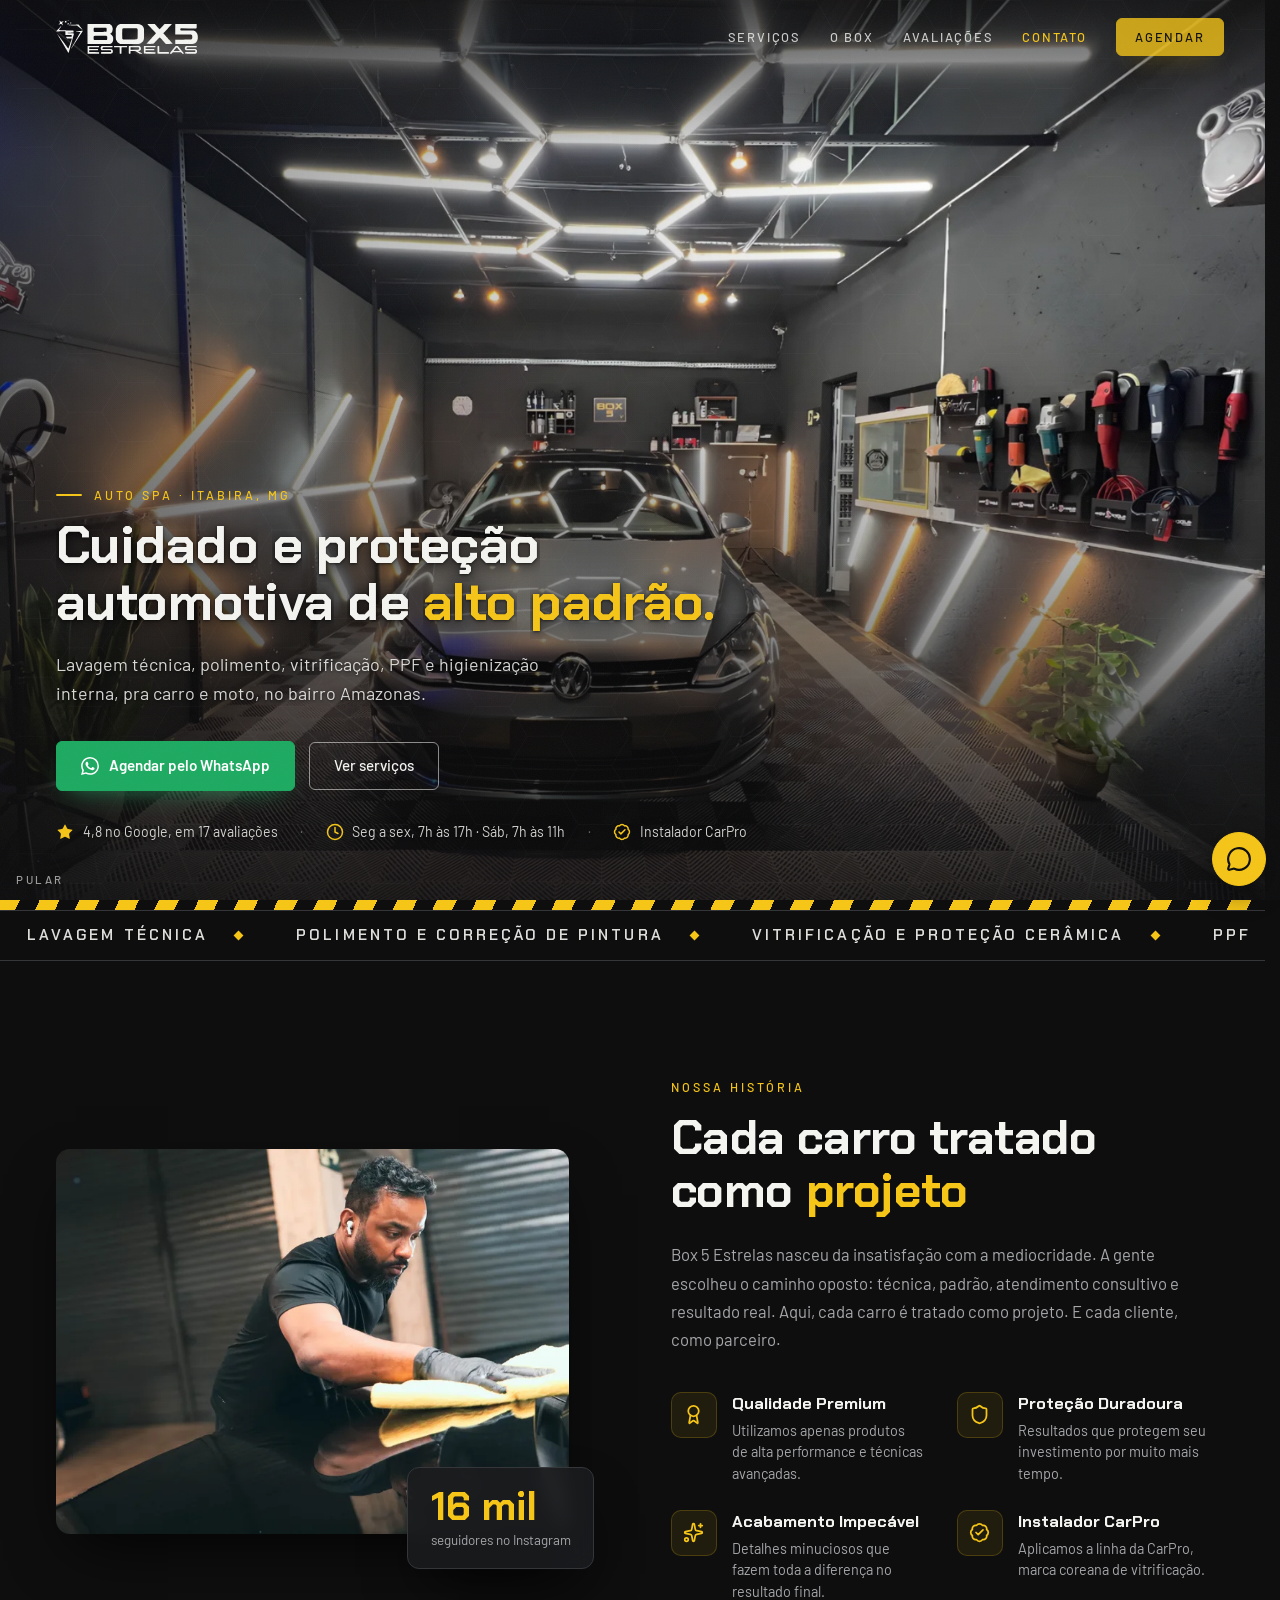
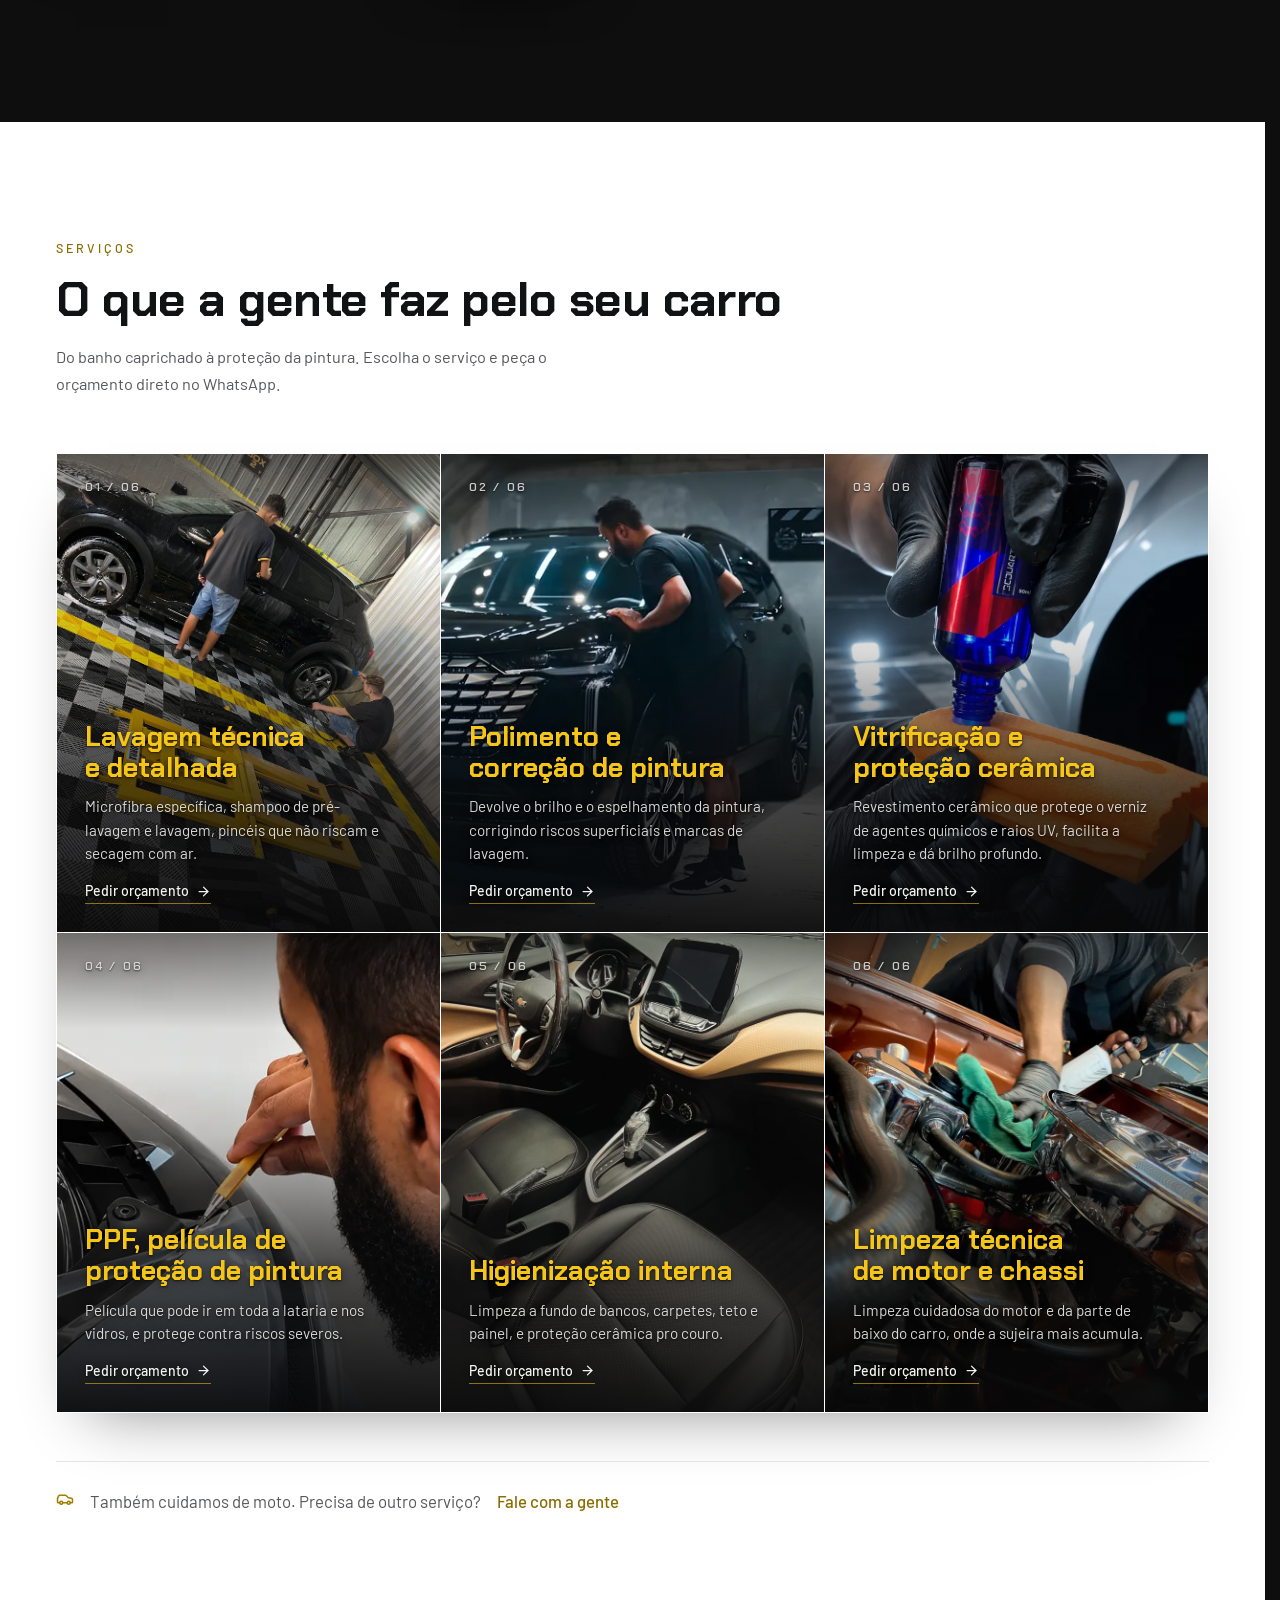
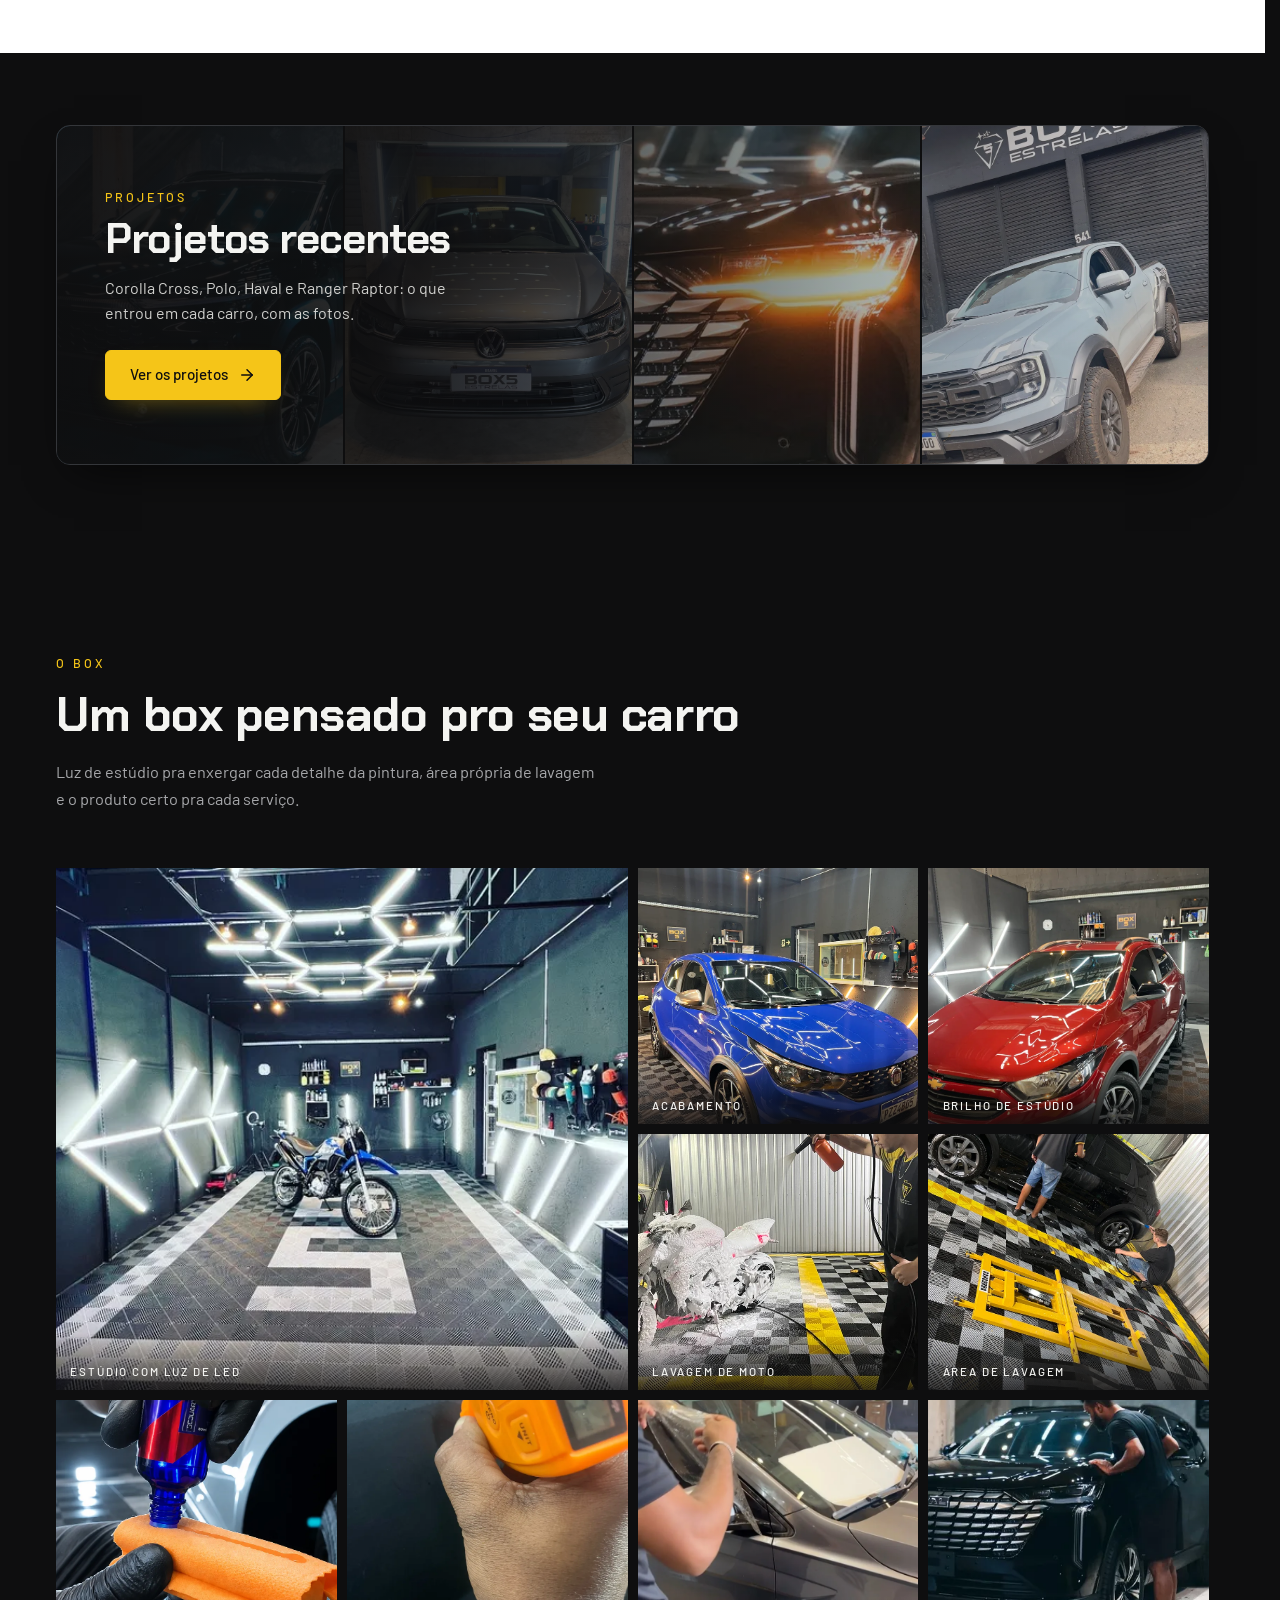
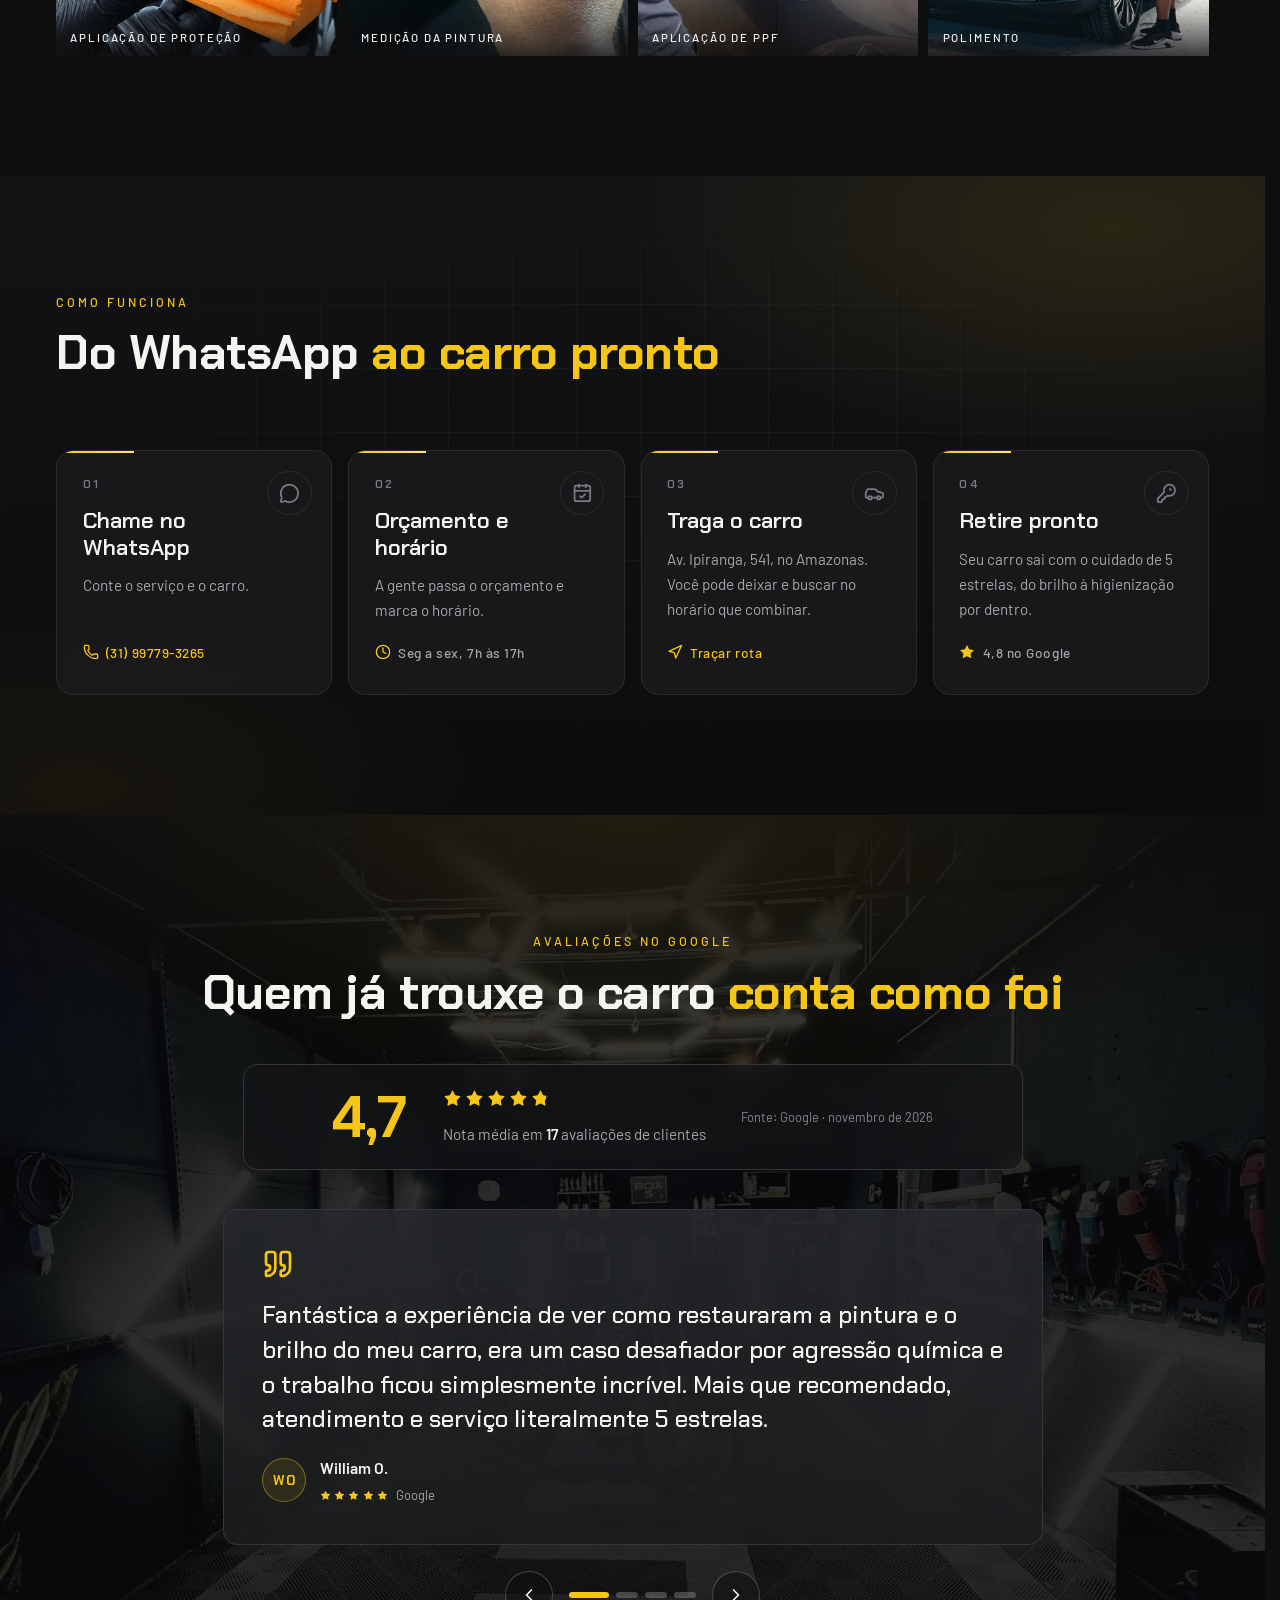
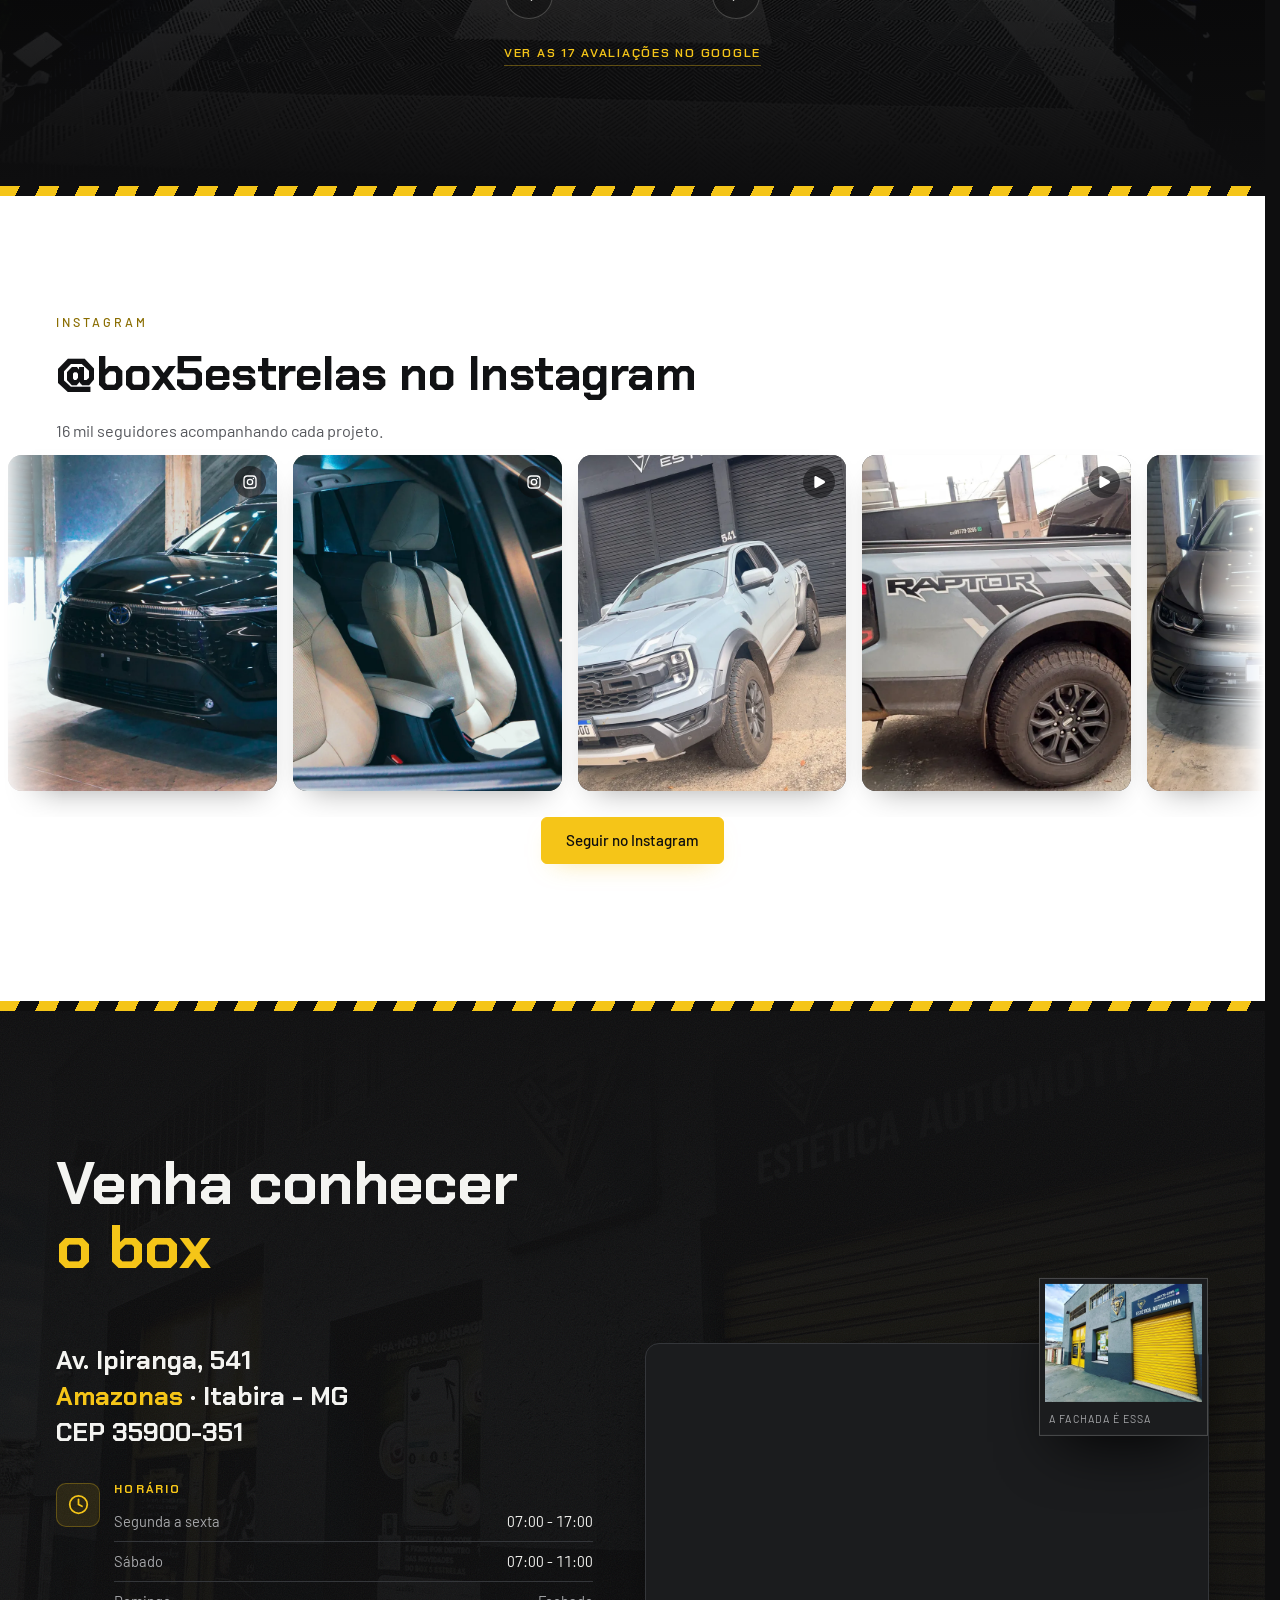
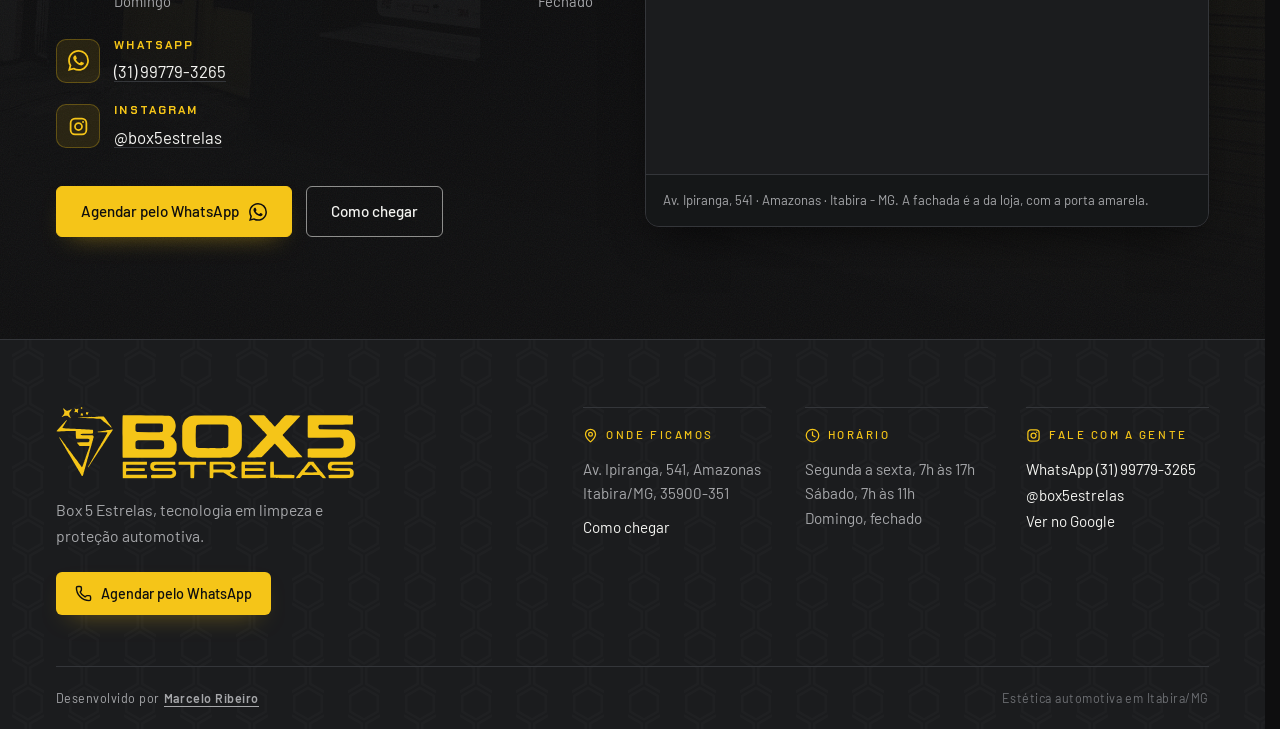
==== index.html @ 42db4d70 "Box 5 Estrelas: primeira versao do site Co-Authored-By: Claude Opus 5.5 <noreply@anthropic.com>" ====
<!doctype html>
<html lang="pt-BR">
<head>
<meta charset="utf-8">
<meta name="viewport" content="width=device-width, initial-scale=1">
<script>/* Síncrono de propósito: a classe js e a decisão da abertura existem antes
   da primeira pintura. A abertura roda uma vez por sessão e nunca com "reduzir
   movimento". Se o script do fim não rodar, a página se libera sozinha em 3,5 s. */
(function(d){
  d.classList.add('js');
  var reduz = false;
  try{ reduz = matchMedia('(prefers-reduced-motion: reduce)').matches; }catch(e){}
  if(!location.hash && !reduz){
    d.classList.add('hero-entra');
    try{ if(!sessionStorage.getItem('intro-box5')) d.classList.add('com-intro'); }catch(e){}
  }
  setTimeout(function(){ d.classList.add('intro-fim'); }, 3500);
})(document.documentElement);</script>
<title>Box 5 Estrelas | Estética automotiva em Itabira, MG</title>
<meta name="description" content="Lavagem técnica, polimento, vitrificação, PPF e higienização interna em Itabira. Av. Ipiranga, 541, Amazonas. Agende pelo WhatsApp.">
<link rel="canonical" href="https://marcel0gs.github.io/box-5-estrelas/">
<link rel="icon" type="image/png" sizes="32x32" href="assets/img/favicon-32.png">
<link rel="icon" type="image/png" sizes="192x192" href="assets/img/favicon-192.png">
<link rel="apple-touch-icon" href="assets/img/apple-touch-icon.png">
<meta property="og:type" content="website">
<meta property="og:url" content="https://marcel0gs.github.io/box-5-estrelas/">
<meta property="og:title" content="Box 5 Estrelas | Estética automotiva em Itabira, MG">
<meta property="og:description" content="Lavagem técnica, polimento, vitrificação, PPF e higienização interna em Itabira. Av. Ipiranga, 541, Amazonas. Agende pelo WhatsApp.">
<meta property="og:image" content="https://marcel0gs.github.io/box-5-estrelas/assets/img/golf-1600.webp">
<meta property="og:locale" content="pt_BR">
<link rel="preconnect" href="https://fonts.googleapis.com">
<link rel="preconnect" href="https://fonts.gstatic.com" crossorigin>
<link href="https://fonts.googleapis.com/css2?family=Barlow:wght@400;500&family=Chakra+Petch:wght@600;700&display=swap" rel="stylesheet">
<link rel="preload" as="image" href="assets/img/golf-800.webp" imagesrcset="assets/img/golf-800.webp 800w, assets/img/golf-1600.webp 1600w, assets/img/golf-2400.webp 2400w" imagesizes="100vw" fetchpriority="high">
<script type="application/ld+json">
{"@context":"https://schema.org","@type":"AutoWash","name":"Box 5 Estrelas Estética Automotiva","description":"Lavagem técnica, polimento, vitrificação, PPF e higienização interna para carro e moto em Itabira, MG.","url":"https://marcel0gs.github.io/box-5-estrelas/","image":"https://marcel0gs.github.io/box-5-estrelas/assets/img/estudio-1600.webp","telephone":"+55-31-99779-3265","address":{"@type":"PostalAddress","streetAddress":"Av. Ipiranga, 541, Amazonas","addressLocality":"Itabira","addressRegion":"MG","postalCode":"35900-351","addressCountry":"BR"},"geo":{"@type":"GeoCoordinates","latitude":-19.6376733,"longitude":-43.2303178},"openingHoursSpecification":[{"@type":"OpeningHoursSpecification","dayOfWeek":["Monday","Tuesday","Wednesday","Thursday","Friday"],"opens":"07:00","closes":"17:00"},{"@type":"OpeningHoursSpecification","dayOfWeek":"Saturday","opens":"07:00","closes":"11:00"}]}
</script>
<link rel="stylesheet" href="assets/css/site.css?v=7">
</head>
<body>
<!-- barra de progresso da rolagem -->
<div class="progresso" id="progresso" aria-hidden="true"></div>
<!-- granulado: tira o aspecto plástico do fundo escuro -->
<div class="ruido" aria-hidden="true"></div>
<!-- logo da marca, vetorizado de logo/logo-box5.svg; cor por color (path em currentColor) -->
<svg style="display:none" aria-hidden="true"><symbol id="logo" viewBox="67 703 1714 410" fill="currentColor"><path fill-rule="evenodd" d="M208.6 707.5C207.8 710.7,208.3 711.6,212.2 713.6C215.9 715.5,217 714.5,217 708.8C217 705.1,216.9 705,213.1 705C209.8 705,209.1 705.4,208.6 707.5M107 711.2C107 712.5,107.7 714.4,108.5 715.4C109.3 716.5,110 718.1,110 719.1C110 720,110.8 721.8,111.9 723.1C115.6 728,115.4 740.5,111.4 744.7C110.3 745.8,108.5 748,107.3 749.6C106.1 751.2,103.8 753.9,102.1 755.5C100.4 757.2,99 758.8,99 759.3C99 760.6,104.1 760,104.6 758.6C104.9 757.8,106.8 756.9,108.8 756.5C110.8 756.1,113.3 755.1,114.3 754.2C115.6 753,118.2 752.6,124.5 752.6C132.2 752.5,133.1 752.7,134.5 754.8C135.4 756,136.5 757,137 757C137.4 757,140.2 759.2,143.1 762C146.1 764.7,149 766.8,149.5 766.6C151.4 766.1,151.2 763,149.1 760.4C147.9 758.9,147 757,147 756.1C147 755.2,146.1 753.2,145 751.5C142.2 747.2,142.2 736.1,145 733.5C146.1 732.5,147 731.1,147 730.4C147 729.7,147.6 728.7,148.3 728.3C150.3 727.2,156 719,156 717.4C156 715.4,152.6 715.7,150.6 717.9C149.6 718.9,147.4 720.1,145.5 720.4C143.7 720.8,142 721.5,141.8 722.1C141.3 723.6,133.2 725,128.8 724.3C126.8 724,124.3 722.9,123.4 721.9C122.5 720.8,121.1 720,120.3 720C119.6 720,119 719.6,119 719.1C119 718.7,116.3 716.2,113 713.6C107.4 709.2,107 709,107 711.2M173 712.7C173 713.7,173.7 715.4,174.5 716.4C176.6 719.2,176.4 723.3,174 726.3C172.9 727.7,172 729.8,172 730.9C172 732.8,172.4 733,176.3 732.4C178.6 732,180.7 731.7,181 731.8C184.8 731.8,186.3 732.3,187.7 734C188.7 735.1,190.3 736,191.3 736C193 736,193.1 735.5,192.4 731.8C191.1 724.2,192.5 716,195 716C196.3 716,196.3 713.3,194.9 712.5C194.4 712.1,193 712.6,192 713.5C189 716.2,182.3 716.7,179.7 714.3C176.4 711.2,173 710.4,173 712.7M238.4 733.2C238.1 733.7,238.1 735.2,238.4 736.5C238.8 737.9,238.5 739.9,237.8 741C236 743.8,237.5 744.8,244 745.2L249.5 745.5 249.8 741.5C250 739.3,250.9 736.7,251.7 735.8C253 734.3,253 734,251.9 733.6C249 732.6,238.9 732.4,238.4 733.2M209.7 738.7C209.3 739,209 741.3,209 743.6C209 746.2,208.4 748.5,207.4 749.5C205.2 751.6,205.4 751.7,213.5 752.1L220.5 752.5 220.5 746.5L220.5 740.5 216.7 740.8C214.1 741,212.8 740.6,212.4 739.5C211.7 737.9,210.8 737.6,209.7 738.7M448.4 752.1C447.2 753.4,447 770.8,447 871.4C447 950.6,447.3 989.8,448 991.1C449.1 993,451.6 993,579.5 993C709.8 993,723.3 992.7,727 989.5C727.8 988.8,729.7 987.9,731.1 987.4C737.3 985.3,750.4 969.5,751.7 962.6C752 960.9,753.2 958,754.3 956.2C756.1 953.2,756.3 951,756.3 931.9C756.4 912.4,756.2 910.8,754.3 908.2C753.2 906.7,752 903.9,751.6 901.9C751.3 899.8,750.3 897.6,749.5 897C748.6 896.3,747.3 894.2,746.4 892.4C744.3 888,734.3 878.1,730.3 876.4C728.5 875.6,727 874.6,727 874.1C727 873.6,725.7 872.7,724 872.2C722.4 871.6,721 870.7,721 870.3C721 869.5,727.5 864,728.5 864C730.7 864,742.1 849.5,743.5 844.9C743.9 843.6,744.9 841.6,745.6 840.5C746.4 839.4,747 837.2,747 835.5C747 833.9,747.9 829.6,749 826.2C750.3 822.1,751 817,751 812C751 807,750.3 801.9,749 797.8C747.9 794.4,747 790.5,747 789.4C747 784,738.7 770.2,732.1 764.4C730.3 762.8,727.8 760.6,726.6 759.4C725.5 758.2,723.4 756.9,722 756.5C720.6 756.1,718.8 755.2,718 754.5C717.2 753.8,715.2 752.9,713.5 752.4C711.9 752,651.9 751.4,580.2 751.1C462.3 750.6,449.7 750.7,448.4 752.1M1172.7 750.8C1169.8 751.4,1170.8 755,1175.3 759.5C1184.7 769.1,1195 780.1,1205 791C1210.8 797.3,1217.6 804.5,1220.3 807.1C1222.9 809.7,1225 812.3,1225 812.9C1225 813.5,1225.7 814,1226.5 814C1227.4 814,1228.4 814.8,1228.7 815.7C1229.1 816.6,1230.7 818.5,1232.3 819.9C1235.4 822.7,1237.5 824.9,1244.4 832.5C1246.9 835.3,1249 837.8,1249 838.1C1249 838.4,1251 840.1,1253.5 842C1256 843.9,1258 845.7,1258 846.1C1258 846.5,1261.1 850.2,1265 854.2C1268.8 858.2,1272 862,1272 862.5C1272 864,1264.6 873,1253.9 884.5C1250.8 887.8,1245.9 893.2,1242.9 896.4C1239.9 899.7,1234.6 905.4,1231 909.1C1227.4 912.8,1222 918.6,1219 922.1C1216 925.5,1210.5 931.5,1206.8 935.4C1203 939.3,1200 943.1,1200 943.8C1200 944.5,1198.9 945.6,1197.5 946.2C1196.1 946.8,1195 947.7,1195 948.1C1195 948.5,1192.4 951.6,1189.3 954.8C1184.4 959.8,1177.3 967.5,1164.5 981.3C1160.6 985.6,1158.8 988.8,1159.5 990C1159.9 990.7,1173.3 991,1199.6 991C1243.2 991,1242.3 991.1,1247 984.6C1248.4 982.6,1250.3 980.8,1251.3 980.5C1252.2 980.1,1253 979.5,1253 979C1253 978.5,1255.8 975.3,1259.3 971.7C1262.7 968.2,1267.9 962.7,1270.8 959.6C1273.7 956.5,1276.5 954,1277 954C1277.6 954,1278 953.4,1278 952.6C1278 951.8,1278.9 950.8,1280 950.5C1281.1 950.2,1282 949.2,1282 948.3C1282 947.5,1282.9 946.6,1284 946.3C1285.1 946,1286 945.3,1286 944.6C1286 944,1289.4 940.1,1293.6 936C1297.8 931.9,1303.5 925.8,1306.3 922.5C1311.2 916.7,1315.5 913,1317.5 913C1318.6 913,1322.3 916.5,1326.6 921.5C1330.2 925.6,1345.8 942.3,1355.7 952.6C1360.3 957.3,1364.3 961.7,1364.7 962.4C1365.8 964.2,1383.6 983.5,1388 987.7L1391.5 991 1432.6 991C1455.2 991,1473.9 990.7,1474.3 990.4C1475 989.7,1471 984,1466.5 979.4C1460.5 973.3,1451.5 962.8,1450.6 960.9C1450.1 959.9,1449.1 959,1448.3 959C1447.6 959,1447 958.6,1447 958.2C1447 957.7,1444.2 954.3,1440.8 950.7C1433.6 943.1,1420.3 928.8,1416.9 924.9C1415.6 923.4,1411.8 919.2,1408.5 915.5C1405.2 911.7,1400.4 906.4,1397.8 903.6C1395.1 900.9,1393 898.3,1393 897.9C1393 897.5,1392.1 896.8,1391 896.5C1389.9 896.2,1389 895.4,1389 894.8C1389 894.2,1387.5 892.3,1385.7 890.6C1383.9 888.9,1378.9 883.5,1374.5 878.5C1370.2 873.6,1366.2 869.4,1365.8 869.2C1365.4 869,1364.3 867.3,1363.4 865.5C1361.6 861.6,1360.7 862.9,1373 850.1C1377.7 845.3,1386.7 835.7,1393 829C1399.3 822.2,1407.2 813.9,1410.5 810.6C1413.8 807.2,1418.2 802.5,1420.3 800C1424.3 795.4,1440 778.6,1454.8 763.2C1459.3 758.5,1462.9 753.9,1462.8 753C1462.5 751.7,1457.3 751.4,1422 751C1399.7 750.7,1380.2 750.8,1378.5 751.2C1375.7 751.9,1372.3 754.8,1366.5 761.4C1365.1 763,1364 764.7,1364 765.1C1364 765.6,1363.3 766,1362.5 766C1361.7 766,1361 766.4,1361 766.9C1361 767.4,1359.2 769.8,1356.9 772.2C1354.6 774.6,1350.5 779.2,1347.8 782.5C1345 785.8,1339.3 792.1,1335.1 796.6C1330.9 801,1325.5 807,1323 809.8C1320.5 812.7,1318 815,1317.3 815C1315.9 815,1311.4 810.6,1304 802C1301 798.5,1295.8 792.8,1292.5 789.4C1289.2 785.9,1284.7 780.9,1282.5 778.3C1276.2 770.8,1268.7 762.6,1266.8 761.2C1265.8 760.5,1265 759.5,1265 759C1265 757.6,1259.1 752.2,1257 751.5C1255.2 750.9,1175.5 750.3,1172.7 750.8M1508.7 751.6L1505.5 752.7 1505.2 814.2C1505 875,1505 875.7,1507 877.5C1509 879.3,1512.1 879.3,1598.4 878.2L1687.7 877.1 1694.1 879.3C1700.3 881.4,1707 886.5,1707 889.2C1707 889.8,1707.8 891.2,1708.7 892.3C1710.2 893.9,1710.5 896.3,1710.5 908.3C1710.5 921.8,1710.3 922.8,1707.8 927.7C1704.5 934,1701.4 936.4,1694.5 938.5C1689.9 939.8,1677.6 940,1599.8 940C1530.4 940,1509.8 940.3,1507.7 941.3L1505 942.5 1505 966.7L1505 990.8 1508.2 991.9C1510.4 992.7,1540.3 993,1610.4 992.9C1702.9 992.8,1723.7 992.3,1726.4 990.1C1727 989.6,1729.5 988.6,1732 987.9C1734.5 987.2,1737.6 985.8,1738.9 984.8C1740.2 983.8,1741.6 983,1742.1 983C1743.4 983,1750.4 978,1751.3 976.4C1751.7 975.6,1752.6 975,1753.2 975C1755.5 975,1763.9 964.4,1767.8 956.6C1774.4 943.6,1775.8 938.6,1777 924.5C1778.2 909.4,1776.4 884.8,1773.6 879.5C1772.7 877.9,1772 875.8,1772 875C1772 871.9,1763.1 856.3,1758.4 851.2C1754.1 846.4,1744.9 839,1743.4 839C1743.1 839,1741.7 838.1,1740.3 837C1738.9 835.9,1736.8 835,1735.6 835C1734.5 835,1732.2 834.2,1730.5 833.2C1727.7 831.6,1721.4 831.5,1650.3 831L1573 830.5 1569.9 827.4C1564.2 821.7,1564.5 809.7,1570.5 806L1573.9 803.9 1667.9 804C1760.3 804.1,1761.9 804,1763 802.1C1764.2 799.8,1764.4 754.2,1763.2 752.2C1762.1 750.6,1513.7 749.9,1508.7 751.6M846 752.4C841.3 753.1,836.2 754.4,834.5 755.3C832.9 756.2,830.5 757,829.3 757C828.1 757,826.7 757.6,826.3 758.4C825.9 759.1,824.2 760.4,822.5 761.3C819.8 762.7,805.9 774.6,805.2 776.2C805 776.5,804 777.8,802.9 779.1C801.9 780.3,801 781.9,801 782.7C801 783.4,800.1 784.8,799 785.7C797.9 786.7,797 788.2,797 789.1C797 790,796.2 791.8,795.1 793.1C794.1 794.4,793 797.3,792.6 799.5C792.2 801.7,791.1 804.6,790.2 806C788.7 808.3,788.5 814.1,788.2 865.5C787.9 929.4,788.3 934.3,795.1 947.2C796.1 949.2,797 951.6,797 952.4C797 953.3,797.5 954,798.1 954C798.6 954,799.7 955.5,800.5 957.3C801.3 959.2,802.6 961.2,803.4 962C804.3 962.7,805 963.6,805 964.1C805 965.4,817.8 977.6,822 980.4C829.5 985.3,831.7 986.5,836.5 988.3C839.3 989.3,842.9 990.6,844.5 991.2C848.3 992.8,1038.1 993.6,1054.5 992.1C1064.4 991.3,1077.1 988.3,1081 985.9C1081.8 985.4,1085.3 983.6,1088.8 982C1096 978.6,1105.2 971.2,1111.1 964.2C1113.4 961.6,1115.7 959.1,1116.4 958.5C1117 958,1118.1 956.4,1118.8 955C1119.4 953.6,1120.4 951.8,1120.9 951C1123.1 947.6,1125.8 940.1,1127.4 933.5C1128.8 927.4,1129 918.8,1129 869.4C1129 815.5,1128.9 811.9,1127 804.4C1124.8 795.8,1121.4 787.9,1119.3 786.7C1118.6 786.3,1118 785.3,1118 784.5C1118 780.7,1094.4 761,1089.8 761C1089 761,1087.5 760.1,1086.5 759C1085.5 757.9,1083.6 757,1082.3 757C1081 757,1078.3 756.3,1076.2 755.4C1068 751.7,1049.6 751.1,950 751.2C880.9 751.2,852.2 751.6,846 752.4M314 757.7C312.1 757.9,306.9 758.5,302.5 759C298.1 759.6,273.6 760.5,248 761.1C222.4 761.6,198.8 762.4,195.5 762.8L189.5 763.6 197 764.3C201.1 764.7,214.4 765.5,226.5 766C238.6 766.6,255 767.4,263 768C271 768.5,287.1 769.2,298.9 769.5L320.3 770.1 324.5 773.6C326.8 775.5,329 777,329.4 777C329.8 777,332 778.8,334.3 781C339.8 786.1,345.6 791,346.4 791C346.7 791,347.8 791.8,348.9 792.8C349.9 793.7,352.4 795.9,354.4 797.5C356.4 799.2,359.7 802,361.8 803.7C363.8 805.5,365.8 807,366.3 807C366.7 807,368 807.9,369.3 809C370.5 810.2,372.2 811.7,373 812.5C376.5 815.6,383.6 821,384.3 821C385.5 821,383.8 815.6,382.3 814.7C381.6 814.3,381 813.3,381 812.5C381 811.7,380.4 810.7,379.7 810.3C379 809.9,377.4 807.9,376.3 806C375.1 804,373 801.4,371.6 800.1C370.2 798.7,369 797.2,369 796.7C369 795.9,367 793.2,362.8 788.1C362.1 787.3,359.7 783.8,357.3 780.3C353.6 774.7,349.4 769.2,341.8 759.8C339.6 757,339.5 757,328.5 757.2C322.5 757.2,315.9 757.5,314 757.7M123.1 781.8C118 787.3,102.6 803.9,94.5 812.3C82.8 824.5,69 840.5,69.3 841.4C69.8 842.7,80.1 842.6,105 841.1C114.1 840.5,134.6 840,150.5 839.8L179.5 839.5 180 860.5C180.3 872.1,180.9 882.1,181.3 882.8C181.9 883.7,190.2 884,216.8 884C249.6 884,251.7 884.1,254.8 886C257.8 887.8,258 888.4,258 893.4C258 898.3,257.7 899,254.6 901.4L251.2 904 219.8 904.6C199.9 905.1,188.3 905.7,187.8 906.3C187.1 907.5,188.3 910.2,190.8 913C191.7 914,193.4 916,194.5 917.4C195.6 918.9,197.7 921.5,199.2 923.2L201.8 926.3 224.2 926C236.5 925.8,249 925.6,252 925.6C257.3 925.5,257.5 925.6,257.8 928.3C258 929.8,257.2 932.5,256.1 934.4C254.9 936.2,254 939,254 940.6C254 942.2,253.3 944.6,252.4 945.9C251.5 947.2,250.3 950.1,249.8 952.3C249.3 954.6,248.2 957.2,247.4 958.1C246.7 958.9,245.6 961.8,245.1 964.3C244.7 966.9,243.8 969.5,243.2 970.2C242.6 970.9,241.9 973.3,241.5 975.5C241.1 977.7,240.3 980.4,239.7 981.5C239.2 982.5,238.1 985.5,237.4 988C234.9 996.6,232.8 1002.5,230.9 1006.1C229.9 1008.1,229 1010.9,229 1012.3C229 1013.6,228.2 1015.8,227.2 1017.1C226.1 1018.4,225 1021.7,224.6 1024.4C224.3 1027.1,223.3 1030.1,222.5 1031C221.7 1031.9,221 1033.8,221 1035.1C221 1037.9,216.8 1046.2,215.1 1046.8C214.4 1047,213.4 1045.8,212.7 1044.1C212.1 1042.4,211 1041,210.3 1041C209.6 1041,209 1040.5,209 1040C209 1039.4,207 1036.4,204.5 1033.2C202 1030.1,200 1027.2,200 1026.9C200 1026.5,198.4 1024.5,196.5 1022.4C194.5 1020.3,192.7 1017.5,192.3 1016.2C192 1015,190.9 1013.5,189.9 1012.9C188.8 1012.4,188 1011.3,188 1010.5C188 1009.7,187.6 1009,187.1 1009C186.6 1009,183.5 1005.3,180.3 1000.8C173.4 990.8,174.2 991.9,168 984.3C165.3 980.9,163 977.9,163 977.6C163 977.3,160.3 973.5,157 969.2C153.7 964.8,151 961,151 960.7C151 960.5,149.4 958.5,147.4 956.4C145.4 954.2,143.2 951.3,142.4 949.8C141.6 948.2,140.5 947,140 947C139.5 947,138.8 946,138.4 944.8C138.1 943.5,137 941.7,136.1 940.8C135.2 939.8,133.7 938,132.8 936.8C131.8 935.5,129.3 932.3,127.2 929.5C125.1 926.8,121.9 922.2,120.1 919.3C118.2 916.5,116.1 913.9,115.4 913.6C114.6 913.3,114 912.4,114 911.7C114 910.9,113.1 909.5,111.9 908.4C110.7 907.4,108.6 904.5,107.2 902C105.8 899.5,104.1 897.2,103.5 896.8C102.8 896.4,101 894.2,99.4 891.8C97.8 889.5,95.7 886.8,94.8 885.8C93.8 884.8,93 883.4,93 882.6C93 881.8,92.1 880.9,91.1 880.5C90.1 880.2,89 879,88.7 878C88.1 875.6,86 875.3,86 877.7C86 880.2,90 888.1,91.6 888.7C92.4 889,93 889.7,93 890.2C93 891.1,98.6 901,105.7 912.8C107 914.8,108.7 917.9,109.5 919.7C110.3 921.4,111.4 923.2,112 923.5C112.6 923.9,113.7 925.7,114.5 927.6C115.3 929.5,116.4 931,116.9 931C117.5 931,118 931.8,118 932.9C118 933.9,118.8 935.8,119.8 937.1C120.8 938.4,122.1 940.6,122.8 942C124.4 945.2,126.6 949.1,127.9 951C132.7 958,135 961.6,135 962.3C135 962.8,135.9 964.3,137 965.7C138.1 967.1,139 969.1,139 970.1C139 971.2,139.6 972,140.4 972C141.2 972,142.1 973.2,142.5 974.8C142.8 976.3,143.9 978.3,144.7 979.3C145.6 980.2,146.8 981.9,147.4 983C148 984,150.8 988.9,153.5 993.7C156.3 998.5,159.1 1003.6,159.8 1005C161.4 1008.3,163 1010.9,165.8 1014.3C167 1015.9,168 1017.7,168 1018.5C168 1019.2,168.7 1020.3,169.6 1021C170.4 1021.8,171.8 1023.7,172.6 1025.4C173.4 1027.1,174.6 1029.4,175.3 1030.5C176 1031.6,178.5 1036,181 1040.3C189.2 1054.5,190.1 1056,191.1 1056C191.6 1056,192 1056.8,192 1057.9C192 1058.9,192.9 1060.9,194 1062.3C195.1 1063.7,196 1065.3,196 1065.9C196 1066.5,196.8 1067.8,197.8 1068.8C198.7 1069.7,200.8 1073.2,202.5 1076.5C204.1 1079.8,205.8 1082.8,206.3 1083.1C207 1083.6,208.3 1085.8,212.6 1093.8C215.7 1099.5,220.9 1099.1,221 1093.2C221 1092,221.7 1089.9,222.6 1088.5C223.4 1087.2,224.4 1083.5,224.7 1080.3C225 1077.1,225.9 1073.8,226.7 1072.9C227.4 1072,228.5 1068.7,229 1065.5C229.5 1062.3,230.6 1058.8,231.3 1057.6C232.1 1056.5,233 1053.3,233.5 1050.5C233.9 1047.8,234.8 1044.4,235.5 1043C236.2 1041.6,237.1 1038.5,237.5 1036C238.2 1031.6,238.7 1029.8,243 1015.9C244.1 1012.3,245 1008.1,245 1006.6C245 1005.1,245.9 1002.2,247 1000.1C248.1 997.9,249.2 994.2,249.6 991.8C250 989.5,251.1 985.8,252.1 983.8C253.2 981.7,254 978.7,254 977C254 975.3,254.9 971.8,255.9 969.2C257 966.6,258.1 962.5,258.4 960.1C258.8 957.8,259.7 954.5,260.5 952.9C261.3 951.4,262 948.8,262 947.3C262 945.8,262.9 942.7,263.9 940.4C264.9 938.1,266.1 934.3,266.5 931.9C266.9 929.5,267.6 926.7,268.1 925.8C268.7 924.8,269.5 921.4,270.1 918.3C270.7 915.1,271.7 911.6,272.4 910.5C273.1 909.4,274 905.9,274.4 902.8C274.8 899.7,275.7 896.6,276.5 896C277.2 895.4,278.1 891.8,278.5 888C278.9 883.5,279.7 881,280.6 880.6C281.5 880.2,282 878.4,282 875C282 870.7,281.6 869.5,279 867L275.9 864 243.2 864C219 864,210.1 863.7,209.2 862.8C207.8 861.4,207.6 857.4,208.8 856.6C209.3 856.3,224.7 855.8,243.1 855.4C261.5 855.1,276.9 854.4,277.5 853.9C278.7 852.8,279.4 841.1,278.6 836.6C278.2 834.7,277.2 832.9,276.2 832.5C275.3 832.2,259.4 831.4,241 830.9C222.6 830.4,203.7 829.6,199 829C194.3 828.4,177.2 827.5,161 827C130.8 826.1,108.8 824.5,105.8 822.9C104.4 822.1,104.3 821.5,105.1 819.1C105.7 817.4,106.8 815.6,107.6 814.9C108.4 814.3,109 813.3,109 812.7C109 812.2,110.1 810.3,111.4 808.6C112.7 806.9,114 804.5,114.4 803.3C114.8 802,115.5 801,116.1 801C116.6 801,117.7 799.5,118.5 797.8C119.3 796,121.6 792,123.5 789C125.4 786,126.9 783,127 782.4C127 781.7,127.7 781,128.5 780.6C130.1 780,130.5 777.4,129.1 776.6C128.6 776.3,125.9 778.6,123.1 781.8M533 797.8C526.6 798.3,525 799,523 802.3C521.2 805.1,521 807.4,521 821.8C521 831.1,521.4 839,522 840.1C522.6 841.1,525 843,527.3 844.2L531.5 846.5 597 846.8C666 847.1,669.1 846.9,674.5 842.5L677.5 840.2 677.8 824.5C678.3 805.4,677.8 802.7,674 800C671.1 798,670.1 797.9,603.8 797.7C566.8 797.6,534.9 797.6,533 797.8M877.1 804.4C876.4 805.2,874.9 806.1,873.7 806.4C872.5 806.8,870.5 808.4,869.2 810C866.9 812.9,866.8 814,865.8 842.5C865 863.7,865 879.8,865.8 900.1L866.8 928.2 870.2 931.7C876.4 938.3,872 938,959.2 938C1048.8 938,1042.8 938.5,1048.5 930L1051.5 925.5 1051.8 872.3L1052.1 819.1 1049.4 813C1047.4 808.8,1046 806.8,1044.4 806.4C1043.1 806.1,1041.6 805.2,1040.9 804.4C1039.2 802.3,878.8 802.3,877.1 804.4M380.5 832.6C378.3 833.5,371.7 834.5,365.9 834.9C360.1 835.4,354.4 836.3,353.1 836.9C351.9 837.6,346.8 838.5,341.7 839.1C336.6 839.6,328.9 840.7,324.5 841.5C320.1 842.3,313.7 843.3,310.2 843.7C303.5 844.6,301.8 846.1,306.6 847.1C308.2 847.5,320.8 847.8,334.7 847.9C348.7 847.9,360.1 848.4,360.4 848.9C361.1 850,359.9 852.8,356.5 858.5C355.1 860.7,353.6 863.4,353.1 864.6C352.6 865.7,351.1 868.3,349.7 870.3C348.3 872.4,346.2 876,345 878.3C343.8 880.6,341.7 884.3,340.4 886.5C339.1 888.7,337.3 892,336.5 893.8C335.7 895.5,334.6 897,334.1 897C333.6 897,332.8 898.5,332.5 900.3C332.1 902,331.1 904.2,330.4 905C328.3 907.2,324.9 912.8,321.5 919.5C319.9 922.8,317.9 925.9,317.3 926.3C316.6 926.7,316 927.9,316 928.9C316 929.9,315.1 931.5,314 932.5C312.9 933.5,311.8 935.2,311.4 936.4C311 937.5,309 941.4,306.9 944.9C304.7 948.3,303 951.6,303 952C303 952.5,302.4 953.5,301.6 954.3C300.8 955.1,299.4 957.2,298.6 959.1C297.7 961,295.9 964.3,294.6 966.5C293.3 968.7,290.8 973.1,289 976.4C287.3 979.6,285.3 982.9,284.5 983.7C283.7 984.5,283 985.7,283 986.4C283 987.1,281.9 989.1,280.5 991C279.1 992.9,278 995.2,278 996.2C278 997.2,277.5 998,276.9 998C276.4 998,275.2 999.5,274.4 1001.3C273.5 1003,271.8 1006.3,270.4 1008.5C269.1 1010.7,267.4 1013.9,266.6 1015.6C265.8 1017.3,264.4 1019.2,263.6 1020C262.7 1020.7,262 1021.9,262 1022.7C262 1023.5,261.1 1025.3,260 1026.7C258.9 1028.1,258 1030.1,258 1031.1C258 1032.2,257.3 1033,256.5 1033C255.7 1033,254.8 1034.4,254.4 1036.5C254.1 1038.5,252.9 1040.5,251.9 1041.1C250.7 1041.7,250 1043.2,250 1045C250 1049,251.8 1048.8,253.5 1044.6C254.3 1042.8,255.6 1041,256.5 1040.7C257.3 1040.3,258 1039.3,258 1038.4C258 1037.4,258.7 1035.8,259.7 1034.8C260.6 1033.8,261.8 1032.2,262.4 1031.2C266.1 1025,269.9 1019.3,272.3 1016.3C273.8 1014.3,275 1012.1,275 1011.3C275 1010.6,275.7 1009.7,276.5 1009.4C277.3 1009.1,278.2 1007.9,278.6 1006.8C278.9 1005.7,280.5 1002.9,282.1 1000.6C285.4 996,286.2 994.9,293.7 983.4C296.6 978.9,299 974.9,299 974.5C299 974.1,300 972.5,301.3 971C306.1 964.9,307.1 963.4,307.6 961.3C307.9 960.1,308.8 958.9,309.6 958.6C310.4 958.3,311 957.4,311 956.7C311 955.9,312 954.5,313.1 953.4C314.3 952.4,315.6 950.6,316.1 949.5C317.4 946.7,325 934.6,325.9 934C326.4 933.7,327.5 932,328.4 930.3C329.3 928.5,330.5 927,331 927C331.6 927,332 926.3,332 925.5C332 924.7,332.9 923.2,334 922.3C335.1 921.3,336 920.1,336 919.6C336 919.1,338.9 914.3,342.5 909C346.1 903.7,349 898.8,349 898.2C349 897.5,349.4 897,349.9 897C350.8 897,355.7 889.4,357.2 885.8C357.6 884.8,358.4 884,358.9 884C359.4 884,360.1 882.8,360.5 881.3C360.9 879.8,361.8 877.8,362.5 877C363.3 876.2,364.9 874.5,366 873.2C367.2 871.9,368.6 869.5,369.2 867.9C369.7 866.3,370.6 865,371 865C371.5 865,373.3 862.4,375.1 859.3C376.9 856.1,378.6 853.3,378.9 853C379.4 852.6,381.3 849.7,385.8 842.5C390.2 835.5,391.3 834,392.3 834C393 834,392.6 833.3,391.6 832.5C389.1 830.6,385.7 830.7,380.5 832.6M539.5 893.7C536.2 893.9,533.1 894.5,532.6 895.1C532 895.6,530.5 896,529.1 896C526 896,524.9 896.7,522.7 900C521.3 902,521 905.1,521 918.9C521 938.6,521.9 941,529.8 943.1C536.2 944.8,657.8 945.6,669.8 944C680.5 942.6,680.5 942.6,683 937.6C684.7 933.9,685 931.5,685 919.4C684.9 901.3,683.8 898.2,675.9 895.5C670.9 893.7,666 893.6,608 893.4C573.6 893.4,542.8 893.5,539.5 893.7M448.5 1017.2C448.2 1017.9,448.1 1039,448.2 1064L448.5 1109.5 517.2 1109.8L586 1110 586.5 1107.7C586.8 1106.5,587 1102.1,586.8 1098L586.5 1090.5 527 1090L467.5 1089.5 467.2 1080.4C467 1073.7,467.3 1071,468.3 1070.2C469.2 1069.4,485 1069,520.9 1068.8C570.3 1068.5,572.2 1068.4,573.6 1066.6C575.3 1064.2,575.4 1059.3,573.7 1056L572.4 1053.5 520 1053L467.5 1052.5 467.2 1045.4C467.1 1041.5,467.4 1037.1,467.9 1035.7L468.9 1033 527.7 1032.8L586.5 1032.5 586.5 1024.5L586.5 1016.5 517.7 1016.2C463.2 1016,448.8 1016.2,448.5 1017.2M619.5 1017C618.4 1017.4,615.3 1019.8,612.7 1022.2C608.6 1025.8,607.7 1027.4,606.5 1032.5C603.6 1045,605.3 1055,611.6 1061.1C619.6 1068.9,619.7 1068.9,676 1069C713.5 1069,726.1 1069.3,728 1070.3C731.6 1072.1,733.4 1077.7,732.1 1082.8C730 1090.5,734.5 1090,670.9 1090C633.5 1090,613.2 1090.4,611.9 1091C609.4 1092.4,609.1 1104.3,611.6 1107.8L613.1 1110 669.9 1110C718.2 1110,727.3 1109.8,730.3 1108.5C732.3 1107.7,735 1107,736.3 1107C739.1 1107,747 1101.4,747 1099.4C747 1098.7,747.9 1097.6,748.9 1097.1C750.2 1096.4,751.3 1093.7,752.5 1088.4C755.7 1073.9,750.7 1061.8,739 1055.7L733.8 1053 682.4 1053L631 1053 628.4 1049C625.9 1045.2,625.8 1044.9,627.3 1041.3C628.1 1039.2,629.7 1037,631 1036.4C632.2 1035.7,633.7 1034.7,634.3 1034.1C635.1 1033.3,651.3 1033,690.6 1033C721 1033,746.5 1032.7,747.4 1032.4C749.7 1031.5,749.7 1017.5,747.4 1016.6C745 1015.7,621.8 1016,619.5 1017M768.2 1017.2C766.9 1018.5,766.6 1026.9,767.6 1030.8L768.2 1033 800.6 1033C831.5 1033,833 1033.1,834 1034.9C834.6 1036.2,835 1049.8,835 1072.2C835 1098.4,835.3 1107.9,836.2 1108.8C836.9 1109.5,840.7 1110,846.1 1110L854.8 1110 855.9 1106.9C856.6 1104.8,857 1092,857 1070.6C857 1040.8,857.2 1037.3,858.8 1035.3C860.5 1033,860.7 1033,892.5 1032.8L924.5 1032.5 924.5 1024.5L924.5 1016.5 847 1016.2C787.5 1016,769.1 1016.3,768.2 1017.2M945.7 1016.6C944.8 1017.5,944.8 1104.6,945.6 1107.8C946.2 1109.9,946.7 1110,955.1 1110C966.1 1110,966 1110.2,966 1092C966 1080,966.1 1079,968 1078C969.4 1077.2,979 1077,997.5 1077.2C1024.4 1077.5,1024.9 1077.5,1027 1079.8C1028.1 1081,1029.6 1082,1030.2 1082C1030.8 1082,1032.1 1082.7,1033.1 1083.6C1035.1 1085.4,1040.2 1088.3,1044.3 1090C1045.8 1090.7,1047 1091.6,1047 1092.1C1047 1092.6,1048.6 1093.6,1050.6 1094.5C1052.5 1095.3,1057.8 1098.4,1062.4 1101.5C1067 1104.5,1071 1107,1071.4 1107C1071.8 1107,1072.8 1107.7,1073.6 1108.5C1074.9 1109.7,1078.2 1110,1091.1 1110C1099.8 1110,1107 1109.6,1107 1109.2C1107 1108.2,1098.9 1102,1097.5 1102C1096.9 1102,1095.7 1101.1,1094.7 1100C1093.8 1098.9,1092.1 1098,1091 1098C1089.9 1098,1088.7 1097.3,1088.4 1096.5C1088 1095.7,1087 1095,1086.1 1095C1085.2 1095,1083.4 1094.2,1082 1093.3C1079 1091,1067.5 1084.5,1063.3 1082.5C1058.3 1080.2,1059.4 1077,1065 1077C1069.4 1077,1083 1070.1,1084.3 1067.3C1084.8 1066,1085.9 1065,1086.6 1065C1087.3 1065,1088.2 1063.3,1088.5 1061.3C1088.8 1059.2,1089.8 1056.3,1090.6 1054.8C1092.4 1051.4,1092.4 1042.1,1090.5 1039.6C1089.7 1038.5,1089 1036.4,1089 1034.9C1089 1033.4,1088 1031,1086.8 1029.5C1081.9 1023.6,1078.2 1020.2,1075.9 1019.5C1074.6 1019.1,1073.2 1018.2,1072.8 1017.6C1072 1016.4,946.9 1015.4,945.7 1016.6M1128.3 1016.7C1127.3 1017.1,1127 1027.1,1127 1062C1127 1086.7,1127.3 1107.5,1127.6 1108.4C1128.2 1109.8,1135.2 1110,1196.5 1110C1234.1 1110,1265.1 1109.6,1265.4 1109.2C1266.3 1107.7,1266.8 1097.3,1266.1 1093.9L1265.4 1090.5 1206 1090L1146.5 1089.5 1146.5 1079.8C1146.5 1074.5,1146.8 1069.9,1147.1 1069.5C1147.5 1069.2,1171.2 1068.9,1199.9 1069C1248.9 1069,1252.1 1068.9,1252.8 1067.3C1253.7 1064.9,1253.6 1055.3,1252.6 1054.3C1252.2 1053.9,1228.1 1053.3,1199.2 1053L1146.5 1052.5 1146.7 1045.5C1146.7 1041.7,1146.8 1037.3,1146.9 1035.8L1147 1033 1206 1033L1265.1 1033 1265.9 1030.8C1266.8 1028.1,1266.6 1018.8,1265.6 1017.1C1264.9 1016,1131.1 1015.5,1128.3 1016.7M1292.3 1016.6C1291.3 1017.1,1291 1027,1291 1061.6C1291 1104.7,1291.1 1106.1,1293 1108C1295 1110,1296.3 1110,1360.4 1110L1425.9 1110 1427.9 1107.4C1429.7 1105.2,1429.9 1103.7,1429.5 1098.7C1429.3 1095.4,1428.6 1092.2,1428 1091.6C1427.2 1090.8,1409.2 1090.3,1369.7 1090L1312.5 1089.5 1312 1053L1311.5 1016.5 1302.5 1016.3C1297.6 1016.2,1292.9 1016.4,1292.3 1016.6M1507.7 1019.2C1506.2 1021,1503.8 1024.2,1502.3 1026.3C1500.7 1028.4,1497.7 1032,1495.5 1034.4C1493.3 1036.8,1490.8 1039.7,1490 1041C1486.7 1045.9,1478.1 1056.4,1476.6 1057.2C1475.7 1057.7,1475 1058.7,1475 1059.3C1475 1060,1474.2 1061.3,1473.3 1062.2C1472.3 1063.1,1470.7 1064.9,1469.8 1066.2C1465.8 1071.5,1456.7 1082.9,1453 1087.1C1451.6 1088.6,1449.6 1091.1,1448.5 1092.6C1447.4 1094,1445.8 1096,1445 1096.9C1441.2 1101.2,1439 1105.1,1439 1107.5L1439 1110 1448.4 1110C1453.6 1110,1458.5 1109.7,1459.4 1109.4C1460.2 1109.1,1464.1 1104.8,1468 1099.9C1473.1 1093.5,1475.6 1091,1477.3 1091C1478.5 1091,1500.4 1091,1526 1091L1572.5 1091 1580.5 1099.4C1584.9 1103.9,1589.5 1108.2,1590.7 1108.8C1591.9 1109.5,1596.5 1110,1601 1110L1609.2 1110 1608.5 1107.3C1607.8 1104.4,1599.9 1093.3,1593.9 1086.8C1587.8 1080.2,1586 1077.9,1586 1076.5C1586 1075.8,1585.6 1075,1585.2 1074.8C1584.3 1074.5,1575.7 1064.8,1572.7 1060.9C1567.5 1054,1561.2 1046.2,1559.3 1044.3C1558.1 1043.1,1556 1040.4,1554.6 1038.3C1553.2 1036.2,1548.8 1030.5,1544.7 1025.5L1537.4 1016.5 1523.9 1016.2L1510.4 1015.9 1507.7 1019.2M1634.8 1016.8C1632.2 1017.8,1624 1025.2,1624 1026.4C1624 1027,1623.3 1028.9,1622.4 1030.5C1619.6 1035.6,1619.4 1046.8,1621.9 1052.5C1623 1055.1,1624 1057.7,1624 1058.2C1624 1058.8,1625.5 1060.6,1627.2 1062.2C1633.7 1068.3,1634.5 1068.3,1691.1 1069C1751.1 1069.6,1747 1068.8,1747 1079.4C1747 1083.6,1746.4 1086.2,1745.2 1087.7L1743.5 1090 1684.8 1090.2C1652.6 1090.4,1625.8 1090.9,1625.3 1091.3C1623.9 1092.8,1624.4 1106.5,1625.9 1108.4C1627.2 1109.9,1632.1 1110,1685.9 1109.7C1750.8 1109.4,1751.5 1109.3,1758.8 1102.9C1766.3 1096.3,1767.4 1093.7,1767.8 1081.8C1768.1 1072.1,1768 1070.7,1765.9 1067.3C1762.3 1061.2,1759 1058.1,1753.2 1055.5L1747.8 1053 1697.5 1053C1669.8 1053,1646.5 1052.7,1645.6 1052.4C1644.7 1052.1,1644 1051.2,1644 1050.5C1644 1049.8,1643.3 1049,1642.5 1048.6C1639.1 1047.3,1642.8 1036,1646.6 1036C1647.3 1036,1648.3 1035.3,1648.7 1034.5C1649.5 1033.2,1657.3 1033,1706.5 1032.8L1763.5 1032.5 1763.5 1024.5L1763.5 1016.5 1700 1016.3C1665.1 1016.2,1635.7 1016.4,1634.8 1016.8M966.4 1033.3C966.2 1034,966.1 1040.4,966.2 1047.6L966.5 1060.5 1013.3 1060.8L1060.2 1061 1063.2 1058.5C1064.8 1057.1,1066.5 1056,1066.9 1056C1067.3 1056,1068.2 1054.2,1068.9 1052C1070.4 1046.9,1069.4 1039.4,1066.9 1036.9C1065.8 1035.8,1065 1034.6,1065 1034.1C1065 1032.3,1059.2 1032,1013.7 1032C976.2 1032,966.8 1032.3,966.4 1033.3M1521 1033.8C1521 1034.2,1519.1 1036.6,1516.8 1039.2C1514.4 1041.7,1511.6 1045,1510.5 1046.5C1509.4 1047.9,1507.5 1050.1,1506.3 1051.2C1505 1052.4,1504 1053.7,1504 1054.1C1504 1054.9,1503.7 1055.3,1493.7 1065.8C1489.5 1070.3,1487.9 1072.6,1488.2 1074.2L1488.5 1076.5 1523.4 1076.8C1542.7 1076.9,1558.7 1076.7,1559.2 1076.2C1559.7 1075.7,1559 1074,1557.8 1072.2C1553.7 1066.7,1543.7 1054.6,1538.3 1048.8C1535.4 1045.7,1533 1042.7,1533 1042.1C1533 1041.6,1532.1 1040.8,1531 1040.5C1529.9 1040.2,1529 1039.3,1529 1038.6C1529 1036.8,1524.7 1033,1522.7 1033C1521.8 1033,1521 1033.3,1521 1033.8"/></symbol></svg>


<!-- ícones do carrossel do Instagram: a marca e o play de vídeo -->
<svg style="display:none" aria-hidden="true"><symbol id="ic-insta" viewBox="0 0 24 24" fill="none" stroke="currentColor" stroke-width="2"><rect x="3" y="3" width="18" height="18" rx="5"/><circle cx="12" cy="12" r="4"/><circle cx="17.2" cy="6.8" r="1.1" fill="currentColor" stroke="none"/></symbol></svg>
<svg style="display:none" aria-hidden="true"><symbol id="ic-play" viewBox="0 0 24 24"><path d="M5 5a2 2 0 0 1 3.008-1.728l11.997 6.998a2 2 0 0 1 .003 3.458l-12 7A2 2 0 0 1 5 19z"/></symbol></svg>

<!-- ícones do rodapé (Lucide): pin, relógio, telefone, seta de rota -->
<svg style="display:none" aria-hidden="true"><symbol id="ic-pin" viewBox="0 0 24 24" fill="none" stroke="currentColor" stroke-width="2" stroke-linecap="round" stroke-linejoin="round"><path d="M20 10c0 4.993-5.539 10.193-7.399 11.799a1 1 0 0 1-1.202 0C9.539 20.193 4 14.993 4 10a8 8 0 0 1 16 0"/><circle cx="12" cy="10" r="3"/></symbol></svg>
<svg style="display:none" aria-hidden="true"><symbol id="ic-relogio" viewBox="0 0 24 24" fill="none" stroke="currentColor" stroke-width="2" stroke-linecap="round" stroke-linejoin="round"><circle cx="12" cy="12" r="10"/><path d="M12 6v6l4 2"/></symbol></svg>
<svg style="display:none" aria-hidden="true"><symbol id="ic-telefone" viewBox="0 0 24 24" fill="none" stroke="currentColor" stroke-width="2" stroke-linecap="round" stroke-linejoin="round"><path d="M13.832 16.568a1 1 0 0 0 1.213-.303l.355-.465A2 2 0 0 1 17 15h3a2 2 0 0 1 2 2v3a2 2 0 0 1-2 2A18 18 0 0 1 2 4a2 2 0 0 1 2-2h3a2 2 0 0 1 2 2v3a2 2 0 0 1-.8 1.6l-.468.351a2 2 0 0 0-.292 1.233 14 14 0 0 0 6.392 6.384"/></symbol></svg>
<svg style="display:none" aria-hidden="true"><symbol id="ic-rota" viewBox="0 0 24 24" fill="none" stroke="currentColor" stroke-width="2" stroke-linecap="round" stroke-linejoin="round"><polygon points="3 11 22 2 13 21 11 13 3 11"/></symbol></svg>
<!-- WhatsApp (marca) -->
<svg style="display:none" aria-hidden="true"><symbol id="ic-zap" viewBox="0 0 24 24"><path fill="currentColor" d="M17.472 14.382c-.297-.149-1.758-.867-2.03-.967-.273-.099-.471-.148-.67.15-.197.297-.767.966-.94 1.164-.173.199-.347.223-.644.075-.297-.15-1.255-.463-2.39-1.475-.883-.788-1.48-1.761-1.653-2.059-.173-.297-.018-.458.13-.606.134-.133.298-.347.446-.52.149-.174.198-.298.298-.497.099-.198.05-.371-.025-.52-.075-.149-.669-1.612-.916-2.207-.242-.579-.487-.5-.669-.51-.173-.008-.371-.01-.57-.01-.198 0-.52.074-.792.372-.272.297-1.04 1.016-1.04 2.479 0 1.462 1.065 2.875 1.213 3.074.149.198 2.096 3.2 5.077 4.487.709.306 1.262.489 1.694.625.712.227 1.36.195 1.871.118.571-.085 1.758-.719 2.006-1.413.248-.694.248-1.289.173-1.413-.074-.124-.272-.198-.57-.347m-5.421 7.403h-.004a9.87 9.87 0 01-5.031-1.378l-.361-.214-3.741.982.998-3.648-.235-.374a9.86 9.86 0 01-1.51-5.26c.001-5.45 4.436-9.884 9.888-9.884 2.64 0 5.122 1.03 6.988 2.898a9.825 9.825 0 012.893 6.994c-.003 5.45-4.437 9.884-9.885 9.884m8.413-18.297A11.815 11.815 0 0012.05 0C5.495 0 .16 5.335.157 11.892c0 2.096.547 4.142 1.588 5.945L.057 24l6.305-1.654a11.882 11.882 0 005.683 1.448h.005c6.554 0 11.89-5.335 11.893-11.893a11.821 11.821 0 00-3.48-8.413Z"/></symbol></svg>

<!-- símbolo reusado nas linhas de estrela (ícone star do Lucide, preenchido) -->
<svg style="display:none" aria-hidden="true"><symbol id="ic-estrela" viewBox="0 0 24 24"><path d="M11.525 2.295a.53.53 0 0 1 .95 0l2.31 4.679a2.123 2.123 0 0 0 1.595 1.16l5.166.756a.53.53 0 0 1 .294.904l-3.736 3.638a2.123 2.123 0 0 0-.611 1.878l.882 5.14a.53.53 0 0 1-.771.56l-4.618-2.428a2.122 2.122 0 0 0-1.973 0L6.396 21.01a.53.53 0 0 1-.77-.56l.881-5.139a2.122 2.122 0 0 0-.611-1.879L2.16 9.795a.53.53 0 0 1 .294-.906l5.165-.755a2.122 2.122 0 0 0 1.597-1.16z"/></symbol></svg>

<!-- abertura: acender o box, uma vez por sessão (molde DeniseMota). O path é o
     mesmo d do símbolo #logo, inline mesmo: o traço animado precisa de
     pathLength, que <use> não deixa mudar. -->
<div class="intro" id="intro" aria-hidden="true">
  <div class="intro__cena">
    <svg class="intro__logo" viewBox="67 703 1714 410" aria-hidden="true">
      <path fill-rule="evenodd" fill="currentColor" pathLength="1" vector-effect="non-scaling-stroke" d="M208.6 707.5C207.8 710.7,208.3 711.6,212.2 713.6C215.9 715.5,217 714.5,217 708.8C217 705.1,216.9 705,213.1 705C209.8 705,209.1 705.4,208.6 707.5M107 711.2C107 712.5,107.7 714.4,108.5 715.4C109.3 716.5,110 718.1,110 719.1C110 720,110.8 721.8,111.9 723.1C115.6 728,115.4 740.5,111.4 744.7C110.3 745.8,108.5 748,107.3 749.6C106.1 751.2,103.8 753.9,102.1 755.5C100.4 757.2,99 758.8,99 759.3C99 760.6,104.1 760,104.6 758.6C104.9 757.8,106.8 756.9,108.8 756.5C110.8 756.1,113.3 755.1,114.3 754.2C115.6 753,118.2 752.6,124.5 752.6C132.2 752.5,133.1 752.7,134.5 754.8C135.4 756,136.5 757,137 757C137.4 757,140.2 759.2,143.1 762C146.1 764.7,149 766.8,149.5 766.6C151.4 766.1,151.2 763,149.1 760.4C147.9 758.9,147 757,147 756.1C147 755.2,146.1 753.2,145 751.5C142.2 747.2,142.2 736.1,145 733.5C146.1 732.5,147 731.1,147 730.4C147 729.7,147.6 728.7,148.3 728.3C150.3 727.2,156 719,156 717.4C156 715.4,152.6 715.7,150.6 717.9C149.6 718.9,147.4 720.1,145.5 720.4C143.7 720.8,142 721.5,141.8 722.1C141.3 723.6,133.2 725,128.8 724.3C126.8 724,124.3 722.9,123.4 721.9C122.5 720.8,121.1 720,120.3 720C119.6 720,119 719.6,119 719.1C119 718.7,116.3 716.2,113 713.6C107.4 709.2,107 709,107 711.2M173 712.7C173 713.7,173.7 715.4,174.5 716.4C176.6 719.2,176.4 723.3,174 726.3C172.9 727.7,172 729.8,172 730.9C172 732.8,172.4 733,176.3 732.4C178.6 732,180.7 731.7,181 731.8C184.8 731.8,186.3 732.3,187.7 734C188.7 735.1,190.3 736,191.3 736C193 736,193.1 735.5,192.4 731.8C191.1 724.2,192.5 716,195 716C196.3 716,196.3 713.3,194.9 712.5C194.4 712.1,193 712.6,192 713.5C189 716.2,182.3 716.7,179.7 714.3C176.4 711.2,173 710.4,173 712.7M238.4 733.2C238.1 733.7,238.1 735.2,238.4 736.5C238.8 737.9,238.5 739.9,237.8 741C236 743.8,237.5 744.8,244 745.2L249.5 745.5 249.8 741.5C250 739.3,250.9 736.7,251.7 735.8C253 734.3,253 734,251.9 733.6C249 732.6,238.9 732.4,238.4 733.2M209.7 738.7C209.3 739,209 741.3,209 743.6C209 746.2,208.4 748.5,207.4 749.5C205.2 751.6,205.4 751.7,213.5 752.1L220.5 752.5 220.5 746.5L220.5 740.5 216.7 740.8C214.1 741,212.8 740.6,212.4 739.5C211.7 737.9,210.8 737.6,209.7 738.7M448.4 752.1C447.2 753.4,447 770.8,447 871.4C447 950.6,447.3 989.8,448 991.1C449.1 993,451.6 993,579.5 993C709.8 993,723.3 992.7,727 989.5C727.8 988.8,729.7 987.9,731.1 987.4C737.3 985.3,750.4 969.5,751.7 962.6C752 960.9,753.2 958,754.3 956.2C756.1 953.2,756.3 951,756.3 931.9C756.4 912.4,756.2 910.8,754.3 908.2C753.2 906.7,752 903.9,751.6 901.9C751.3 899.8,750.3 897.6,749.5 897C748.6 896.3,747.3 894.2,746.4 892.4C744.3 888,734.3 878.1,730.3 876.4C728.5 875.6,727 874.6,727 874.1C727 873.6,725.7 872.7,724 872.2C722.4 871.6,721 870.7,721 870.3C721 869.5,727.5 864,728.5 864C730.7 864,742.1 849.5,743.5 844.9C743.9 843.6,744.9 841.6,745.6 840.5C746.4 839.4,747 837.2,747 835.5C747 833.9,747.9 829.6,749 826.2C750.3 822.1,751 817,751 812C751 807,750.3 801.9,749 797.8C747.9 794.4,747 790.5,747 789.4C747 784,738.7 770.2,732.1 764.4C730.3 762.8,727.8 760.6,726.6 759.4C725.5 758.2,723.4 756.9,722 756.5C720.6 756.1,718.8 755.2,718 754.5C717.2 753.8,715.2 752.9,713.5 752.4C711.9 752,651.9 751.4,580.2 751.1C462.3 750.6,449.7 750.7,448.4 752.1M1172.7 750.8C1169.8 751.4,1170.8 755,1175.3 759.5C1184.7 769.1,1195 780.1,1205 791C1210.8 797.3,1217.6 804.5,1220.3 807.1C1222.9 809.7,1225 812.3,1225 812.9C1225 813.5,1225.7 814,1226.5 814C1227.4 814,1228.4 814.8,1228.7 815.7C1229.1 816.6,1230.7 818.5,1232.3 819.9C1235.4 822.7,1237.5 824.9,1244.4 832.5C1246.9 835.3,1249 837.8,1249 838.1C1249 838.4,1251 840.1,1253.5 842C1256 843.9,1258 845.7,1258 846.1C1258 846.5,1261.1 850.2,1265 854.2C1268.8 858.2,1272 862,1272 862.5C1272 864,1264.6 873,1253.9 884.5C1250.8 887.8,1245.9 893.2,1242.9 896.4C1239.9 899.7,1234.6 905.4,1231 909.1C1227.4 912.8,1222 918.6,1219 922.1C1216 925.5,1210.5 931.5,1206.8 935.4C1203 939.3,1200 943.1,1200 943.8C1200 944.5,1198.9 945.6,1197.5 946.2C1196.1 946.8,1195 947.7,1195 948.1C1195 948.5,1192.4 951.6,1189.3 954.8C1184.4 959.8,1177.3 967.5,1164.5 981.3C1160.6 985.6,1158.8 988.8,1159.5 990C1159.9 990.7,1173.3 991,1199.6 991C1243.2 991,1242.3 991.1,1247 984.6C1248.4 982.6,1250.3 980.8,1251.3 980.5C1252.2 980.1,1253 979.5,1253 979C1253 978.5,1255.8 975.3,1259.3 971.7C1262.7 968.2,1267.9 962.7,1270.8 959.6C1273.7 956.5,1276.5 954,1277 954C1277.6 954,1278 953.4,1278 952.6C1278 951.8,1278.9 950.8,1280 950.5C1281.1 950.2,1282 949.2,1282 948.3C1282 947.5,1282.9 946.6,1284 946.3C1285.1 946,1286 945.3,1286 944.6C1286 944,1289.4 940.1,1293.6 936C1297.8 931.9,1303.5 925.8,1306.3 922.5C1311.2 916.7,1315.5 913,1317.5 913C1318.6 913,1322.3 916.5,1326.6 921.5C1330.2 925.6,1345.8 942.3,1355.7 952.6C1360.3 957.3,1364.3 961.7,1364.7 962.4C1365.8 964.2,1383.6 983.5,1388 987.7L1391.5 991 1432.6 991C1455.2 991,1473.9 990.7,1474.3 990.4C1475 989.7,1471 984,1466.5 979.4C1460.5 973.3,1451.5 962.8,1450.6 960.9C1450.1 959.9,1449.1 959,1448.3 959C1447.6 959,1447 958.6,1447 958.2C1447 957.7,1444.2 954.3,1440.8 950.7C1433.6 943.1,1420.3 928.8,1416.9 924.9C1415.6 923.4,1411.8 919.2,1408.5 915.5C1405.2 911.7,1400.4 906.4,1397.8 903.6C1395.1 900.9,1393 898.3,1393 897.9C1393 897.5,1392.1 896.8,1391 896.5C1389.9 896.2,1389 895.4,1389 894.8C1389 894.2,1387.5 892.3,1385.7 890.6C1383.9 888.9,1378.9 883.5,1374.5 878.5C1370.2 873.6,1366.2 869.4,1365.8 869.2C1365.4 869,1364.3 867.3,1363.4 865.5C1361.6 861.6,1360.7 862.9,1373 850.1C1377.7 845.3,1386.7 835.7,1393 829C1399.3 822.2,1407.2 813.9,1410.5 810.6C1413.8 807.2,1418.2 802.5,1420.3 800C1424.3 795.4,1440 778.6,1454.8 763.2C1459.3 758.5,1462.9 753.9,1462.8 753C1462.5 751.7,1457.3 751.4,1422 751C1399.7 750.7,1380.2 750.8,1378.5 751.2C1375.7 751.9,1372.3 754.8,1366.5 761.4C1365.1 763,1364 764.7,1364 765.1C1364 765.6,1363.3 766,1362.5 766C1361.7 766,1361 766.4,1361 766.9C1361 767.4,1359.2 769.8,1356.9 772.2C1354.6 774.6,1350.5 779.2,1347.8 782.5C1345 785.8,1339.3 792.1,1335.1 796.6C1330.9 801,1325.5 807,1323 809.8C1320.5 812.7,1318 815,1317.3 815C1315.9 815,1311.4 810.6,1304 802C1301 798.5,1295.8 792.8,1292.5 789.4C1289.2 785.9,1284.7 780.9,1282.5 778.3C1276.2 770.8,1268.7 762.6,1266.8 761.2C1265.8 760.5,1265 759.5,1265 759C1265 757.6,1259.1 752.2,1257 751.5C1255.2 750.9,1175.5 750.3,1172.7 750.8M1508.7 751.6L1505.5 752.7 1505.2 814.2C1505 875,1505 875.7,1507 877.5C1509 879.3,1512.1 879.3,1598.4 878.2L1687.7 877.1 1694.1 879.3C1700.3 881.4,1707 886.5,1707 889.2C1707 889.8,1707.8 891.2,1708.7 892.3C1710.2 893.9,1710.5 896.3,1710.5 908.3C1710.5 921.8,1710.3 922.8,1707.8 927.7C1704.5 934,1701.4 936.4,1694.5 938.5C1689.9 939.8,1677.6 940,1599.8 940C1530.4 940,1509.8 940.3,1507.7 941.3L1505 942.5 1505 966.7L1505 990.8 1508.2 991.9C1510.4 992.7,1540.3 993,1610.4 992.9C1702.9 992.8,1723.7 992.3,1726.4 990.1C1727 989.6,1729.5 988.6,1732 987.9C1734.5 987.2,1737.6 985.8,1738.9 984.8C1740.2 983.8,1741.6 983,1742.1 983C1743.4 983,1750.4 978,1751.3 976.4C1751.7 975.6,1752.6 975,1753.2 975C1755.5 975,1763.9 964.4,1767.8 956.6C1774.4 943.6,1775.8 938.6,1777 924.5C1778.2 909.4,1776.4 884.8,1773.6 879.5C1772.7 877.9,1772 875.8,1772 875C1772 871.9,1763.1 856.3,1758.4 851.2C1754.1 846.4,1744.9 839,1743.4 839C1743.1 839,1741.7 838.1,1740.3 837C1738.9 835.9,1736.8 835,1735.6 835C1734.5 835,1732.2 834.2,1730.5 833.2C1727.7 831.6,1721.4 831.5,1650.3 831L1573 830.5 1569.9 827.4C1564.2 821.7,1564.5 809.7,1570.5 806L1573.9 803.9 1667.9 804C1760.3 804.1,1761.9 804,1763 802.1C1764.2 799.8,1764.4 754.2,1763.2 752.2C1762.1 750.6,1513.7 749.9,1508.7 751.6M846 752.4C841.3 753.1,836.2 754.4,834.5 755.3C832.9 756.2,830.5 757,829.3 757C828.1 757,826.7 757.6,826.3 758.4C825.9 759.1,824.2 760.4,822.5 761.3C819.8 762.7,805.9 774.6,805.2 776.2C805 776.5,804 777.8,802.9 779.1C801.9 780.3,801 781.9,801 782.7C801 783.4,800.1 784.8,799 785.7C797.9 786.7,797 788.2,797 789.1C797 790,796.2 791.8,795.1 793.1C794.1 794.4,793 797.3,792.6 799.5C792.2 801.7,791.1 804.6,790.2 806C788.7 808.3,788.5 814.1,788.2 865.5C787.9 929.4,788.3 934.3,795.1 947.2C796.1 949.2,797 951.6,797 952.4C797 953.3,797.5 954,798.1 954C798.6 954,799.7 955.5,800.5 957.3C801.3 959.2,802.6 961.2,803.4 962C804.3 962.7,805 963.6,805 964.1C805 965.4,817.8 977.6,822 980.4C829.5 985.3,831.7 986.5,836.5 988.3C839.3 989.3,842.9 990.6,844.5 991.2C848.3 992.8,1038.1 993.6,1054.5 992.1C1064.4 991.3,1077.1 988.3,1081 985.9C1081.8 985.4,1085.3 983.6,1088.8 982C1096 978.6,1105.2 971.2,1111.1 964.2C1113.4 961.6,1115.7 959.1,1116.4 958.5C1117 958,1118.1 956.4,1118.8 955C1119.4 953.6,1120.4 951.8,1120.9 951C1123.1 947.6,1125.8 940.1,1127.4 933.5C1128.8 927.4,1129 918.8,1129 869.4C1129 815.5,1128.9 811.9,1127 804.4C1124.8 795.8,1121.4 787.9,1119.3 786.7C1118.6 786.3,1118 785.3,1118 784.5C1118 780.7,1094.4 761,1089.8 761C1089 761,1087.5 760.1,1086.5 759C1085.5 757.9,1083.6 757,1082.3 757C1081 757,1078.3 756.3,1076.2 755.4C1068 751.7,1049.6 751.1,950 751.2C880.9 751.2,852.2 751.6,846 752.4M314 757.7C312.1 757.9,306.9 758.5,302.5 759C298.1 759.6,273.6 760.5,248 761.1C222.4 761.6,198.8 762.4,195.5 762.8L189.5 763.6 197 764.3C201.1 764.7,214.4 765.5,226.5 766C238.6 766.6,255 767.4,263 768C271 768.5,287.1 769.2,298.9 769.5L320.3 770.1 324.5 773.6C326.8 775.5,329 777,329.4 777C329.8 777,332 778.8,334.3 781C339.8 786.1,345.6 791,346.4 791C346.7 791,347.8 791.8,348.9 792.8C349.9 793.7,352.4 795.9,354.4 797.5C356.4 799.2,359.7 802,361.8 803.7C363.8 805.5,365.8 807,366.3 807C366.7 807,368 807.9,369.3 809C370.5 810.2,372.2 811.7,373 812.5C376.5 815.6,383.6 821,384.3 821C385.5 821,383.8 815.6,382.3 814.7C381.6 814.3,381 813.3,381 812.5C381 811.7,380.4 810.7,379.7 810.3C379 809.9,377.4 807.9,376.3 806C375.1 804,373 801.4,371.6 800.1C370.2 798.7,369 797.2,369 796.7C369 795.9,367 793.2,362.8 788.1C362.1 787.3,359.7 783.8,357.3 780.3C353.6 774.7,349.4 769.2,341.8 759.8C339.6 757,339.5 757,328.5 757.2C322.5 757.2,315.9 757.5,314 757.7M123.1 781.8C118 787.3,102.6 803.9,94.5 812.3C82.8 824.5,69 840.5,69.3 841.4C69.8 842.7,80.1 842.6,105 841.1C114.1 840.5,134.6 840,150.5 839.8L179.5 839.5 180 860.5C180.3 872.1,180.9 882.1,181.3 882.8C181.9 883.7,190.2 884,216.8 884C249.6 884,251.7 884.1,254.8 886C257.8 887.8,258 888.4,258 893.4C258 898.3,257.7 899,254.6 901.4L251.2 904 219.8 904.6C199.9 905.1,188.3 905.7,187.8 906.3C187.1 907.5,188.3 910.2,190.8 913C191.7 914,193.4 916,194.5 917.4C195.6 918.9,197.7 921.5,199.2 923.2L201.8 926.3 224.2 926C236.5 925.8,249 925.6,252 925.6C257.3 925.5,257.5 925.6,257.8 928.3C258 929.8,257.2 932.5,256.1 934.4C254.9 936.2,254 939,254 940.6C254 942.2,253.3 944.6,252.4 945.9C251.5 947.2,250.3 950.1,249.8 952.3C249.3 954.6,248.2 957.2,247.4 958.1C246.7 958.9,245.6 961.8,245.1 964.3C244.7 966.9,243.8 969.5,243.2 970.2C242.6 970.9,241.9 973.3,241.5 975.5C241.1 977.7,240.3 980.4,239.7 981.5C239.2 982.5,238.1 985.5,237.4 988C234.9 996.6,232.8 1002.5,230.9 1006.1C229.9 1008.1,229 1010.9,229 1012.3C229 1013.6,228.2 1015.8,227.2 1017.1C226.1 1018.4,225 1021.7,224.6 1024.4C224.3 1027.1,223.3 1030.1,222.5 1031C221.7 1031.9,221 1033.8,221 1035.1C221 1037.9,216.8 1046.2,215.1 1046.8C214.4 1047,213.4 1045.8,212.7 1044.1C212.1 1042.4,211 1041,210.3 1041C209.6 1041,209 1040.5,209 1040C209 1039.4,207 1036.4,204.5 1033.2C202 1030.1,200 1027.2,200 1026.9C200 1026.5,198.4 1024.5,196.5 1022.4C194.5 1020.3,192.7 1017.5,192.3 1016.2C192 1015,190.9 1013.5,189.9 1012.9C188.8 1012.4,188 1011.3,188 1010.5C188 1009.7,187.6 1009,187.1 1009C186.6 1009,183.5 1005.3,180.3 1000.8C173.4 990.8,174.2 991.9,168 984.3C165.3 980.9,163 977.9,163 977.6C163 977.3,160.3 973.5,157 969.2C153.7 964.8,151 961,151 960.7C151 960.5,149.4 958.5,147.4 956.4C145.4 954.2,143.2 951.3,142.4 949.8C141.6 948.2,140.5 947,140 947C139.5 947,138.8 946,138.4 944.8C138.1 943.5,137 941.7,136.1 940.8C135.2 939.8,133.7 938,132.8 936.8C131.8 935.5,129.3 932.3,127.2 929.5C125.1 926.8,121.9 922.2,120.1 919.3C118.2 916.5,116.1 913.9,115.4 913.6C114.6 913.3,114 912.4,114 911.7C114 910.9,113.1 909.5,111.9 908.4C110.7 907.4,108.6 904.5,107.2 902C105.8 899.5,104.1 897.2,103.5 896.8C102.8 896.4,101 894.2,99.4 891.8C97.8 889.5,95.7 886.8,94.8 885.8C93.8 884.8,93 883.4,93 882.6C93 881.8,92.1 880.9,91.1 880.5C90.1 880.2,89 879,88.7 878C88.1 875.6,86 875.3,86 877.7C86 880.2,90 888.1,91.6 888.7C92.4 889,93 889.7,93 890.2C93 891.1,98.6 901,105.7 912.8C107 914.8,108.7 917.9,109.5 919.7C110.3 921.4,111.4 923.2,112 923.5C112.6 923.9,113.7 925.7,114.5 927.6C115.3 929.5,116.4 931,116.9 931C117.5 931,118 931.8,118 932.9C118 933.9,118.8 935.8,119.8 937.1C120.8 938.4,122.1 940.6,122.8 942C124.4 945.2,126.6 949.1,127.9 951C132.7 958,135 961.6,135 962.3C135 962.8,135.9 964.3,137 965.7C138.1 967.1,139 969.1,139 970.1C139 971.2,139.6 972,140.4 972C141.2 972,142.1 973.2,142.5 974.8C142.8 976.3,143.9 978.3,144.7 979.3C145.6 980.2,146.8 981.9,147.4 983C148 984,150.8 988.9,153.5 993.7C156.3 998.5,159.1 1003.6,159.8 1005C161.4 1008.3,163 1010.9,165.8 1014.3C167 1015.9,168 1017.7,168 1018.5C168 1019.2,168.7 1020.3,169.6 1021C170.4 1021.8,171.8 1023.7,172.6 1025.4C173.4 1027.1,174.6 1029.4,175.3 1030.5C176 1031.6,178.5 1036,181 1040.3C189.2 1054.5,190.1 1056,191.1 1056C191.6 1056,192 1056.8,192 1057.9C192 1058.9,192.9 1060.9,194 1062.3C195.1 1063.7,196 1065.3,196 1065.9C196 1066.5,196.8 1067.8,197.8 1068.8C198.7 1069.7,200.8 1073.2,202.5 1076.5C204.1 1079.8,205.8 1082.8,206.3 1083.1C207 1083.6,208.3 1085.8,212.6 1093.8C215.7 1099.5,220.9 1099.1,221 1093.2C221 1092,221.7 1089.9,222.6 1088.5C223.4 1087.2,224.4 1083.5,224.7 1080.3C225 1077.1,225.9 1073.8,226.7 1072.9C227.4 1072,228.5 1068.7,229 1065.5C229.5 1062.3,230.6 1058.8,231.3 1057.6C232.1 1056.5,233 1053.3,233.5 1050.5C233.9 1047.8,234.8 1044.4,235.5 1043C236.2 1041.6,237.1 1038.5,237.5 1036C238.2 1031.6,238.7 1029.8,243 1015.9C244.1 1012.3,245 1008.1,245 1006.6C245 1005.1,245.9 1002.2,247 1000.1C248.1 997.9,249.2 994.2,249.6 991.8C250 989.5,251.1 985.8,252.1 983.8C253.2 981.7,254 978.7,254 977C254 975.3,254.9 971.8,255.9 969.2C257 966.6,258.1 962.5,258.4 960.1C258.8 957.8,259.7 954.5,260.5 952.9C261.3 951.4,262 948.8,262 947.3C262 945.8,262.9 942.7,263.9 940.4C264.9 938.1,266.1 934.3,266.5 931.9C266.9 929.5,267.6 926.7,268.1 925.8C268.7 924.8,269.5 921.4,270.1 918.3C270.7 915.1,271.7 911.6,272.4 910.5C273.1 909.4,274 905.9,274.4 902.8C274.8 899.7,275.7 896.6,276.5 896C277.2 895.4,278.1 891.8,278.5 888C278.9 883.5,279.7 881,280.6 880.6C281.5 880.2,282 878.4,282 875C282 870.7,281.6 869.5,279 867L275.9 864 243.2 864C219 864,210.1 863.7,209.2 862.8C207.8 861.4,207.6 857.4,208.8 856.6C209.3 856.3,224.7 855.8,243.1 855.4C261.5 855.1,276.9 854.4,277.5 853.9C278.7 852.8,279.4 841.1,278.6 836.6C278.2 834.7,277.2 832.9,276.2 832.5C275.3 832.2,259.4 831.4,241 830.9C222.6 830.4,203.7 829.6,199 829C194.3 828.4,177.2 827.5,161 827C130.8 826.1,108.8 824.5,105.8 822.9C104.4 822.1,104.3 821.5,105.1 819.1C105.7 817.4,106.8 815.6,107.6 814.9C108.4 814.3,109 813.3,109 812.7C109 812.2,110.1 810.3,111.4 808.6C112.7 806.9,114 804.5,114.4 803.3C114.8 802,115.5 801,116.1 801C116.6 801,117.7 799.5,118.5 797.8C119.3 796,121.6 792,123.5 789C125.4 786,126.9 783,127 782.4C127 781.7,127.7 781,128.5 780.6C130.1 780,130.5 777.4,129.1 776.6C128.6 776.3,125.9 778.6,123.1 781.8M533 797.8C526.6 798.3,525 799,523 802.3C521.2 805.1,521 807.4,521 821.8C521 831.1,521.4 839,522 840.1C522.6 841.1,525 843,527.3 844.2L531.5 846.5 597 846.8C666 847.1,669.1 846.9,674.5 842.5L677.5 840.2 677.8 824.5C678.3 805.4,677.8 802.7,674 800C671.1 798,670.1 797.9,603.8 797.7C566.8 797.6,534.9 797.6,533 797.8M877.1 804.4C876.4 805.2,874.9 806.1,873.7 806.4C872.5 806.8,870.5 808.4,869.2 810C866.9 812.9,866.8 814,865.8 842.5C865 863.7,865 879.8,865.8 900.1L866.8 928.2 870.2 931.7C876.4 938.3,872 938,959.2 938C1048.8 938,1042.8 938.5,1048.5 930L1051.5 925.5 1051.8 872.3L1052.1 819.1 1049.4 813C1047.4 808.8,1046 806.8,1044.4 806.4C1043.1 806.1,1041.6 805.2,1040.9 804.4C1039.2 802.3,878.8 802.3,877.1 804.4M380.5 832.6C378.3 833.5,371.7 834.5,365.9 834.9C360.1 835.4,354.4 836.3,353.1 836.9C351.9 837.6,346.8 838.5,341.7 839.1C336.6 839.6,328.9 840.7,324.5 841.5C320.1 842.3,313.7 843.3,310.2 843.7C303.5 844.6,301.8 846.1,306.6 847.1C308.2 847.5,320.8 847.8,334.7 847.9C348.7 847.9,360.1 848.4,360.4 848.9C361.1 850,359.9 852.8,356.5 858.5C355.1 860.7,353.6 863.4,353.1 864.6C352.6 865.7,351.1 868.3,349.7 870.3C348.3 872.4,346.2 876,345 878.3C343.8 880.6,341.7 884.3,340.4 886.5C339.1 888.7,337.3 892,336.5 893.8C335.7 895.5,334.6 897,334.1 897C333.6 897,332.8 898.5,332.5 900.3C332.1 902,331.1 904.2,330.4 905C328.3 907.2,324.9 912.8,321.5 919.5C319.9 922.8,317.9 925.9,317.3 926.3C316.6 926.7,316 927.9,316 928.9C316 929.9,315.1 931.5,314 932.5C312.9 933.5,311.8 935.2,311.4 936.4C311 937.5,309 941.4,306.9 944.9C304.7 948.3,303 951.6,303 952C303 952.5,302.4 953.5,301.6 954.3C300.8 955.1,299.4 957.2,298.6 959.1C297.7 961,295.9 964.3,294.6 966.5C293.3 968.7,290.8 973.1,289 976.4C287.3 979.6,285.3 982.9,284.5 983.7C283.7 984.5,283 985.7,283 986.4C283 987.1,281.9 989.1,280.5 991C279.1 992.9,278 995.2,278 996.2C278 997.2,277.5 998,276.9 998C276.4 998,275.2 999.5,274.4 1001.3C273.5 1003,271.8 1006.3,270.4 1008.5C269.1 1010.7,267.4 1013.9,266.6 1015.6C265.8 1017.3,264.4 1019.2,263.6 1020C262.7 1020.7,262 1021.9,262 1022.7C262 1023.5,261.1 1025.3,260 1026.7C258.9 1028.1,258 1030.1,258 1031.1C258 1032.2,257.3 1033,256.5 1033C255.7 1033,254.8 1034.4,254.4 1036.5C254.1 1038.5,252.9 1040.5,251.9 1041.1C250.7 1041.7,250 1043.2,250 1045C250 1049,251.8 1048.8,253.5 1044.6C254.3 1042.8,255.6 1041,256.5 1040.7C257.3 1040.3,258 1039.3,258 1038.4C258 1037.4,258.7 1035.8,259.7 1034.8C260.6 1033.8,261.8 1032.2,262.4 1031.2C266.1 1025,269.9 1019.3,272.3 1016.3C273.8 1014.3,275 1012.1,275 1011.3C275 1010.6,275.7 1009.7,276.5 1009.4C277.3 1009.1,278.2 1007.9,278.6 1006.8C278.9 1005.7,280.5 1002.9,282.1 1000.6C285.4 996,286.2 994.9,293.7 983.4C296.6 978.9,299 974.9,299 974.5C299 974.1,300 972.5,301.3 971C306.1 964.9,307.1 963.4,307.6 961.3C307.9 960.1,308.8 958.9,309.6 958.6C310.4 958.3,311 957.4,311 956.7C311 955.9,312 954.5,313.1 953.4C314.3 952.4,315.6 950.6,316.1 949.5C317.4 946.7,325 934.6,325.9 934C326.4 933.7,327.5 932,328.4 930.3C329.3 928.5,330.5 927,331 927C331.6 927,332 926.3,332 925.5C332 924.7,332.9 923.2,334 922.3C335.1 921.3,336 920.1,336 919.6C336 919.1,338.9 914.3,342.5 909C346.1 903.7,349 898.8,349 898.2C349 897.5,349.4 897,349.9 897C350.8 897,355.7 889.4,357.2 885.8C357.6 884.8,358.4 884,358.9 884C359.4 884,360.1 882.8,360.5 881.3C360.9 879.8,361.8 877.8,362.5 877C363.3 876.2,364.9 874.5,366 873.2C367.2 871.9,368.6 869.5,369.2 867.9C369.7 866.3,370.6 865,371 865C371.5 865,373.3 862.4,375.1 859.3C376.9 856.1,378.6 853.3,378.9 853C379.4 852.6,381.3 849.7,385.8 842.5C390.2 835.5,391.3 834,392.3 834C393 834,392.6 833.3,391.6 832.5C389.1 830.6,385.7 830.7,380.5 832.6M539.5 893.7C536.2 893.9,533.1 894.5,532.6 895.1C532 895.6,530.5 896,529.1 896C526 896,524.9 896.7,522.7 900C521.3 902,521 905.1,521 918.9C521 938.6,521.9 941,529.8 943.1C536.2 944.8,657.8 945.6,669.8 944C680.5 942.6,680.5 942.6,683 937.6C684.7 933.9,685 931.5,685 919.4C684.9 901.3,683.8 898.2,675.9 895.5C670.9 893.7,666 893.6,608 893.4C573.6 893.4,542.8 893.5,539.5 893.7M448.5 1017.2C448.2 1017.9,448.1 1039,448.2 1064L448.5 1109.5 517.2 1109.8L586 1110 586.5 1107.7C586.8 1106.5,587 1102.1,586.8 1098L586.5 1090.5 527 1090L467.5 1089.5 467.2 1080.4C467 1073.7,467.3 1071,468.3 1070.2C469.2 1069.4,485 1069,520.9 1068.8C570.3 1068.5,572.2 1068.4,573.6 1066.6C575.3 1064.2,575.4 1059.3,573.7 1056L572.4 1053.5 520 1053L467.5 1052.5 467.2 1045.4C467.1 1041.5,467.4 1037.1,467.9 1035.7L468.9 1033 527.7 1032.8L586.5 1032.5 586.5 1024.5L586.5 1016.5 517.7 1016.2C463.2 1016,448.8 1016.2,448.5 1017.2M619.5 1017C618.4 1017.4,615.3 1019.8,612.7 1022.2C608.6 1025.8,607.7 1027.4,606.5 1032.5C603.6 1045,605.3 1055,611.6 1061.1C619.6 1068.9,619.7 1068.9,676 1069C713.5 1069,726.1 1069.3,728 1070.3C731.6 1072.1,733.4 1077.7,732.1 1082.8C730 1090.5,734.5 1090,670.9 1090C633.5 1090,613.2 1090.4,611.9 1091C609.4 1092.4,609.1 1104.3,611.6 1107.8L613.1 1110 669.9 1110C718.2 1110,727.3 1109.8,730.3 1108.5C732.3 1107.7,735 1107,736.3 1107C739.1 1107,747 1101.4,747 1099.4C747 1098.7,747.9 1097.6,748.9 1097.1C750.2 1096.4,751.3 1093.7,752.5 1088.4C755.7 1073.9,750.7 1061.8,739 1055.7L733.8 1053 682.4 1053L631 1053 628.4 1049C625.9 1045.2,625.8 1044.9,627.3 1041.3C628.1 1039.2,629.7 1037,631 1036.4C632.2 1035.7,633.7 1034.7,634.3 1034.1C635.1 1033.3,651.3 1033,690.6 1033C721 1033,746.5 1032.7,747.4 1032.4C749.7 1031.5,749.7 1017.5,747.4 1016.6C745 1015.7,621.8 1016,619.5 1017M768.2 1017.2C766.9 1018.5,766.6 1026.9,767.6 1030.8L768.2 1033 800.6 1033C831.5 1033,833 1033.1,834 1034.9C834.6 1036.2,835 1049.8,835 1072.2C835 1098.4,835.3 1107.9,836.2 1108.8C836.9 1109.5,840.7 1110,846.1 1110L854.8 1110 855.9 1106.9C856.6 1104.8,857 1092,857 1070.6C857 1040.8,857.2 1037.3,858.8 1035.3C860.5 1033,860.7 1033,892.5 1032.8L924.5 1032.5 924.5 1024.5L924.5 1016.5 847 1016.2C787.5 1016,769.1 1016.3,768.2 1017.2M945.7 1016.6C944.8 1017.5,944.8 1104.6,945.6 1107.8C946.2 1109.9,946.7 1110,955.1 1110C966.1 1110,966 1110.2,966 1092C966 1080,966.1 1079,968 1078C969.4 1077.2,979 1077,997.5 1077.2C1024.4 1077.5,1024.9 1077.5,1027 1079.8C1028.1 1081,1029.6 1082,1030.2 1082C1030.8 1082,1032.1 1082.7,1033.1 1083.6C1035.1 1085.4,1040.2 1088.3,1044.3 1090C1045.8 1090.7,1047 1091.6,1047 1092.1C1047 1092.6,1048.6 1093.6,1050.6 1094.5C1052.5 1095.3,1057.8 1098.4,1062.4 1101.5C1067 1104.5,1071 1107,1071.4 1107C1071.8 1107,1072.8 1107.7,1073.6 1108.5C1074.9 1109.7,1078.2 1110,1091.1 1110C1099.8 1110,1107 1109.6,1107 1109.2C1107 1108.2,1098.9 1102,1097.5 1102C1096.9 1102,1095.7 1101.1,1094.7 1100C1093.8 1098.9,1092.1 1098,1091 1098C1089.9 1098,1088.7 1097.3,1088.4 1096.5C1088 1095.7,1087 1095,1086.1 1095C1085.2 1095,1083.4 1094.2,1082 1093.3C1079 1091,1067.5 1084.5,1063.3 1082.5C1058.3 1080.2,1059.4 1077,1065 1077C1069.4 1077,1083 1070.1,1084.3 1067.3C1084.8 1066,1085.9 1065,1086.6 1065C1087.3 1065,1088.2 1063.3,1088.5 1061.3C1088.8 1059.2,1089.8 1056.3,1090.6 1054.8C1092.4 1051.4,1092.4 1042.1,1090.5 1039.6C1089.7 1038.5,1089 1036.4,1089 1034.9C1089 1033.4,1088 1031,1086.8 1029.5C1081.9 1023.6,1078.2 1020.2,1075.9 1019.5C1074.6 1019.1,1073.2 1018.2,1072.8 1017.6C1072 1016.4,946.9 1015.4,945.7 1016.6M1128.3 1016.7C1127.3 1017.1,1127 1027.1,1127 1062C1127 1086.7,1127.3 1107.5,1127.6 1108.4C1128.2 1109.8,1135.2 1110,1196.5 1110C1234.1 1110,1265.1 1109.6,1265.4 1109.2C1266.3 1107.7,1266.8 1097.3,1266.1 1093.9L1265.4 1090.5 1206 1090L1146.5 1089.5 1146.5 1079.8C1146.5 1074.5,1146.8 1069.9,1147.1 1069.5C1147.5 1069.2,1171.2 1068.9,1199.9 1069C1248.9 1069,1252.1 1068.9,1252.8 1067.3C1253.7 1064.9,1253.6 1055.3,1252.6 1054.3C1252.2 1053.9,1228.1 1053.3,1199.2 1053L1146.5 1052.5 1146.7 1045.5C1146.7 1041.7,1146.8 1037.3,1146.9 1035.8L1147 1033 1206 1033L1265.1 1033 1265.9 1030.8C1266.8 1028.1,1266.6 1018.8,1265.6 1017.1C1264.9 1016,1131.1 1015.5,1128.3 1016.7M1292.3 1016.6C1291.3 1017.1,1291 1027,1291 1061.6C1291 1104.7,1291.1 1106.1,1293 1108C1295 1110,1296.3 1110,1360.4 1110L1425.9 1110 1427.9 1107.4C1429.7 1105.2,1429.9 1103.7,1429.5 1098.7C1429.3 1095.4,1428.6 1092.2,1428 1091.6C1427.2 1090.8,1409.2 1090.3,1369.7 1090L1312.5 1089.5 1312 1053L1311.5 1016.5 1302.5 1016.3C1297.6 1016.2,1292.9 1016.4,1292.3 1016.6M1507.7 1019.2C1506.2 1021,1503.8 1024.2,1502.3 1026.3C1500.7 1028.4,1497.7 1032,1495.5 1034.4C1493.3 1036.8,1490.8 1039.7,1490 1041C1486.7 1045.9,1478.1 1056.4,1476.6 1057.2C1475.7 1057.7,1475 1058.7,1475 1059.3C1475 1060,1474.2 1061.3,1473.3 1062.2C1472.3 1063.1,1470.7 1064.9,1469.8 1066.2C1465.8 1071.5,1456.7 1082.9,1453 1087.1C1451.6 1088.6,1449.6 1091.1,1448.5 1092.6C1447.4 1094,1445.8 1096,1445 1096.9C1441.2 1101.2,1439 1105.1,1439 1107.5L1439 1110 1448.4 1110C1453.6 1110,1458.5 1109.7,1459.4 1109.4C1460.2 1109.1,1464.1 1104.8,1468 1099.9C1473.1 1093.5,1475.6 1091,1477.3 1091C1478.5 1091,1500.4 1091,1526 1091L1572.5 1091 1580.5 1099.4C1584.9 1103.9,1589.5 1108.2,1590.7 1108.8C1591.9 1109.5,1596.5 1110,1601 1110L1609.2 1110 1608.5 1107.3C1607.8 1104.4,1599.9 1093.3,1593.9 1086.8C1587.8 1080.2,1586 1077.9,1586 1076.5C1586 1075.8,1585.6 1075,1585.2 1074.8C1584.3 1074.5,1575.7 1064.8,1572.7 1060.9C1567.5 1054,1561.2 1046.2,1559.3 1044.3C1558.1 1043.1,1556 1040.4,1554.6 1038.3C1553.2 1036.2,1548.8 1030.5,1544.7 1025.5L1537.4 1016.5 1523.9 1016.2L1510.4 1015.9 1507.7 1019.2M1634.8 1016.8C1632.2 1017.8,1624 1025.2,1624 1026.4C1624 1027,1623.3 1028.9,1622.4 1030.5C1619.6 1035.6,1619.4 1046.8,1621.9 1052.5C1623 1055.1,1624 1057.7,1624 1058.2C1624 1058.8,1625.5 1060.6,1627.2 1062.2C1633.7 1068.3,1634.5 1068.3,1691.1 1069C1751.1 1069.6,1747 1068.8,1747 1079.4C1747 1083.6,1746.4 1086.2,1745.2 1087.7L1743.5 1090 1684.8 1090.2C1652.6 1090.4,1625.8 1090.9,1625.3 1091.3C1623.9 1092.8,1624.4 1106.5,1625.9 1108.4C1627.2 1109.9,1632.1 1110,1685.9 1109.7C1750.8 1109.4,1751.5 1109.3,1758.8 1102.9C1766.3 1096.3,1767.4 1093.7,1767.8 1081.8C1768.1 1072.1,1768 1070.7,1765.9 1067.3C1762.3 1061.2,1759 1058.1,1753.2 1055.5L1747.8 1053 1697.5 1053C1669.8 1053,1646.5 1052.7,1645.6 1052.4C1644.7 1052.1,1644 1051.2,1644 1050.5C1644 1049.8,1643.3 1049,1642.5 1048.6C1639.1 1047.3,1642.8 1036,1646.6 1036C1647.3 1036,1648.3 1035.3,1648.7 1034.5C1649.5 1033.2,1657.3 1033,1706.5 1032.8L1763.5 1032.5 1763.5 1024.5L1763.5 1016.5 1700 1016.3C1665.1 1016.2,1635.7 1016.4,1634.8 1016.8M966.4 1033.3C966.2 1034,966.1 1040.4,966.2 1047.6L966.5 1060.5 1013.3 1060.8L1060.2 1061 1063.2 1058.5C1064.8 1057.1,1066.5 1056,1066.9 1056C1067.3 1056,1068.2 1054.2,1068.9 1052C1070.4 1046.9,1069.4 1039.4,1066.9 1036.9C1065.8 1035.8,1065 1034.6,1065 1034.1C1065 1032.3,1059.2 1032,1013.7 1032C976.2 1032,966.8 1032.3,966.4 1033.3M1521 1033.8C1521 1034.2,1519.1 1036.6,1516.8 1039.2C1514.4 1041.7,1511.6 1045,1510.5 1046.5C1509.4 1047.9,1507.5 1050.1,1506.3 1051.2C1505 1052.4,1504 1053.7,1504 1054.1C1504 1054.9,1503.7 1055.3,1493.7 1065.8C1489.5 1070.3,1487.9 1072.6,1488.2 1074.2L1488.5 1076.5 1523.4 1076.8C1542.7 1076.9,1558.7 1076.7,1559.2 1076.2C1559.7 1075.7,1559 1074,1557.8 1072.2C1553.7 1066.7,1543.7 1054.6,1538.3 1048.8C1535.4 1045.7,1533 1042.7,1533 1042.1C1533 1041.6,1532.1 1040.8,1531 1040.5C1529.9 1040.2,1529 1039.3,1529 1038.6C1529 1036.8,1524.7 1033,1522.7 1033C1521.8 1033,1521 1033.3,1521 1033.8"/>
    </svg>
  </div>
  <span class="intro__pular">Pular</span>
</div>

<!-- Ícones: Lucide (lucide-static v1.47.0, licença ISC) -->
<header class="topo">
  <div class="wrap">
    <a class="marca" href="#inicio" aria-label="Box 5 Estrelas, voltar ao topo">
      <svg class="marca-logo" viewBox="0 0 1714 410" role="img" aria-label="Box 5 Estrelas"><use href="#logo" width="1714" height="410"/></svg>
    </a>
    <nav class="nav" id="menu" aria-label="Seções do site">
      <a href="#servicos">Serviços</a>
      <a href="#o-box">O box</a>
      <a href="#avaliacoes">Avaliações</a>
      <a href="#contato">Contato</a>
      <a class="btn" href="https://wa.me/5531997793265?text=Ol%C3%A1!%20Vi%20o%20site%20e%20quero%20agendar%20um%20servi%C3%A7o." target="_blank" rel="noopener">Agendar</a>
    </nav>
    <button class="menu-btn" type="button" aria-expanded="false" aria-controls="menu" aria-label="Abrir menu"><span></span><span></span><span></span></button>
  </div>
</header>

<main>
<!-- 1. topo -->
<section class="hero" id="inicio">
  <img src="assets/img/golf-800.webp" srcset="assets/img/golf-800.webp 800w, assets/img/golf-1600.webp 1600w, assets/img/golf-2400.webp 2400w" sizes="100vw" width="1600" height="1284" alt="Golf prata no estúdio da Box 5 Estrelas, sob o teto de LED hexagonal" fetchpriority="high">
  <canvas id="colmeia" aria-hidden="true"></canvas>
  <div class="wrap">
    <span class="rotulo">AUTO SPA · ITABIRA, MG</span>
    <h1 class="reveal-palavras" data-palavras>Cuidado e proteção automotiva de <em>alto padrão.</em></h1>
    <p class="sub">Lavagem técnica, polimento, vitrificação, PPF e higienização interna, pra carro e moto, no bairro Amazonas.</p>
    <div class="acoes">
      <a class="btn btn--zap" href="https://wa.me/5531997793265?text=Ol%C3%A1!%20Vi%20o%20site%20e%20quero%20agendar%20um%20servi%C3%A7o." target="_blank" rel="noopener"><svg class="zap-ic" viewBox="0 0 24 24" aria-hidden="true"><use href="#ic-zap"/></svg><span>Agendar<span class="so-desk"> pelo WhatsApp</span></span></a>
      <a class="btn btn--vazado" href="#servicos">Ver serviços</a>
    </div>
    <div class="selos">
      <span class="selo">
        <svg class="ic ic--18" viewBox="0 0 24 24" fill="currentColor" stroke="none" aria-hidden="true"><use href="#ic-estrela"/></svg>
        4,8 no Google, em 17 avaliações
      </span>
      <span class="divisao" aria-hidden="true">·</span>
      <span class="selo">
        <svg class="ic ic--18" xmlns="http://www.w3.org/2000/svg" viewBox="0 0 24 24" fill="none" stroke="currentColor" stroke-width="2" stroke-linecap="round" stroke-linejoin="round" aria-hidden="true"><circle cx="12" cy="12" r="10"/><path d="M12 6v6l4 2"/></svg>
        Seg a sex, 7h às 17h · Sáb, 7h às 11h
      </span>
      <span class="divisao" aria-hidden="true">·</span>
      <span class="selo">
        <svg class="ic ic--18" xmlns="http://www.w3.org/2000/svg" viewBox="0 0 24 24" fill="none" stroke="currentColor" stroke-width="2" stroke-linecap="round" stroke-linejoin="round" aria-hidden="true"><path d="M3.85 8.62a4 4 0 0 1 4.78-4.77 4 4 0 0 1 6.74 0 4 4 0 0 1 4.78 4.78 4 4 0 0 1 0 6.74 4 4 0 0 1-4.77 4.78 4 4 0 0 1-6.75 0 4 4 0 0 1-4.78-4.77 4 4 0 0 1 0-6.76Z"/><path d="m16 9-5.5 5.5L8 12"/></svg>
        Instalador CarPro
      </span>
    </div>
  </div>
</section>

<div class="zebra" role="presentation"></div>

<!-- faixa de serviços rolando -->
<div class="marquee" aria-hidden="true">
  <div class="marquee__trilho">
    <span class="marquee__item">Lavagem técnica</span>
    <span class="marquee__item">Polimento e correção de pintura</span>
    <span class="marquee__item">Vitrificação e proteção cerâmica</span>
    <span class="marquee__item">PPF</span>
    <span class="marquee__item">Higienização interna</span>
    <span class="marquee__item">Limpeza de motor e chassi</span>
    <span class="marquee__item">Lavagem técnica</span>
    <span class="marquee__item">Polimento e correção de pintura</span>
    <span class="marquee__item">Vitrificação e proteção cerâmica</span>
    <span class="marquee__item">PPF</span>
    <span class="marquee__item">Higienização interna</span>
    <span class="marquee__item">Limpeza de motor e chassi</span>
  </div>
</div>

<!-- 2. nossa história (modelo da Forza): foto com selo, texto e quatro diferenciais -->
<section id="sobre" class="sobre">
  <div class="wrap">
    <div class="sobre-grade">
      <div class="sobre-midia revela">
        <figure class="sobre-foto">
          <img src="assets/img/aplicacao-ceramica-800.webp" srcset="assets/img/aplicacao-ceramica-800.webp 800w, assets/img/aplicacao-ceramica-1600.webp 1600w" sizes="(max-width: 880px) 100vw, 46vw" width="1600" height="1066" alt="Aplicação de revestimento cerâmico na pintura de um carro" loading="lazy">
        </figure>
        <p class="sobre-selo"><span class="sobre-selo__num"><span data-contador="16">16</span> mil</span><span class="sobre-selo__txt">seguidores no Instagram</span></p>
      </div>
      <div class="sobre-texto revela">
        <span class="rotulo">NOSSA HISTÓRIA</span>
        <h2>Cada carro tratado como <em>projeto</em></h2>
        <p class="sobre-lead">Box 5 Estrelas nasceu da insatisfação com a mediocridade. A gente escolheu o caminho oposto: técnica, padrão, atendimento consultivo e resultado real. Aqui, cada carro é tratado como projeto. E cada cliente, como parceiro.</p>
        <ul class="difs">
          <li>
            <span class="difs__ic"><svg viewBox="0 0 24 24" fill="none" stroke="currentColor" stroke-width="2" stroke-linecap="round" stroke-linejoin="round" aria-hidden="true"><path d="m15.477 12.89 1.515 8.526a.5.5 0 0 1-.81.47l-3.58-2.687a1 1 0 0 0-1.197 0l-3.586 2.686a.5.5 0 0 1-.81-.469l1.514-8.526"/><circle cx="12" cy="8" r="6"/></svg></span>
            <div><h3>Qualidade Premium</h3><p>Utilizamos apenas produtos de alta performance e técnicas avançadas.</p></div>
          </li>
          <li>
            <span class="difs__ic"><svg viewBox="0 0 24 24" fill="none" stroke="currentColor" stroke-width="2" stroke-linecap="round" stroke-linejoin="round" aria-hidden="true"><path d="M20 13c0 5-3.5 7.5-7.66 8.95a1 1 0 0 1-.67-.01C7.5 20.5 4 18 4 13V6a1 1 0 0 1 1-1c2 0 4.5-1.2 6.24-2.72a1.17 1.17 0 0 1 1.52 0C14.51 3.81 17 5 19 5a1 1 0 0 1 1 1z"/></svg></span>
            <div><h3>Proteção Duradoura</h3><p>Resultados que protegem seu investimento por muito mais tempo.</p></div>
          </li>
          <li>
            <span class="difs__ic"><svg viewBox="0 0 24 24" fill="none" stroke="currentColor" stroke-width="2" stroke-linecap="round" stroke-linejoin="round" aria-hidden="true"><path d="M11.017 2.814a1 1 0 0 1 1.966 0l1.051 5.558a2 2 0 0 0 1.594 1.594l5.558 1.051a1 1 0 0 1 0 1.966l-5.558 1.051a2 2 0 0 0-1.594 1.594l-1.051 5.558a1 1 0 0 1-1.966 0l-1.051-5.558a2 2 0 0 0-1.594-1.594l-5.558-1.051a1 1 0 0 1 0-1.966l5.558-1.051a2 2 0 0 0 1.594-1.594z"/><path d="M20 2v4"/><path d="M22 4h-4"/><circle cx="4" cy="20" r="2"/></svg></span>
            <div><h3>Acabamento Impecável</h3><p>Detalhes minuciosos que fazem toda a diferença no resultado final.</p></div>
          </li>
          <li>
            <span class="difs__ic"><svg viewBox="0 0 24 24" fill="none" stroke="currentColor" stroke-width="2" stroke-linecap="round" stroke-linejoin="round" aria-hidden="true"><path d="M3.85 8.62a4 4 0 0 1 4.78-4.77 4 4 0 0 1 6.74 0 4 4 0 0 1 4.78 4.78 4 4 0 0 1 0 6.74 4 4 0 0 1-4.77 4.78 4 4 0 0 1-6.75 0 4 4 0 0 1-4.78-4.77 4 4 0 0 1 0-6.76Z"/><path d="m16 9-5.5 5.5L8 12"/></svg></span>
            <div><h3>Instalador CarPro</h3><p>Aplicamos a linha da CarPro, marca coreana de vitrificação.</p></div>
          </li>
        </ul>
      </div>
    </div>
  </div>
</section>

<!-- 3. serviços (modelo da Saiko): foto no card inteiro, na cor original -->
<section id="servicos">
  <div class="wrap">
    <div class="cabeca revela">
      <span class="rotulo">SERVIÇOS</span>
      <h2>O que a gente faz pelo seu carro</h2>
      <p>Do banho caprichado à proteção da pintura. Escolha o serviço e peça o orçamento direto no WhatsApp.</p>
    </div>
    <div class="srv-grade revela">
      <article class="srv">
        <div class="srv__midia"><img class="srv__foto" src="assets/img/lavagem-800.webp" srcset="assets/img/lavagem-800.webp 800w, assets/img/lavagem-1600.webp 1600w" sizes="(max-width: 640px) 100vw, (max-width: 1000px) 50vw, 400px" width="1600" height="2133" loading="lazy" decoding="async" style="object-position:50% 50%" alt="Carro na área de lavagem do box"></div>
        <span class="srv__num">01 / 06</span>
        <div class="srv__base">
          <h3>Lavagem técnica e detalhada</h3>
          <p>Microfibra específica, shampoo de pré-lavagem e lavagem, pincéis que não riscam e secagem com ar.</p>
          <a class="srv__pedir" href="https://wa.me/5531997793265?text=Ol%C3%A1!%20Vi%20o%20site%20e%20quero%20um%20or%C3%A7amento%20de%20lavagem%20t%C3%A9cnica%20e%20detalhada." target="_blank" rel="noopener">Pedir orçamento <svg viewBox="0 0 24 24" fill="none" stroke="currentColor" stroke-width="2" stroke-linecap="round" stroke-linejoin="round" aria-hidden="true"><path d="M5 12h14"/><path d="m12 5 7 7-7 7"/></svg></a>
        </div>
      </article>
      <article class="srv">
        <div class="srv__midia"><img class="srv__foto" src="assets/img/haval-polimento-hd-900.webp" srcset="assets/img/haval-polimento-hd-900.webp 900w, assets/img/haval-polimento-hd-1800.webp 1800w" sizes="(max-width: 640px) 100vw, (max-width: 1000px) 50vw, 400px" width="1800" height="1010" loading="lazy" decoding="async" style="object-position:62% 50%" alt="Polimento no capô do Haval"></div>
        <span class="srv__num">02 / 06</span>
        <div class="srv__base">
          <h3>Polimento e correção de pintura</h3>
          <p>Devolve o brilho e o espelhamento da pintura, corrigindo riscos superficiais e marcas de lavagem.</p>
          <a class="srv__pedir" href="https://wa.me/5531997793265?text=Ol%C3%A1!%20Vi%20o%20site%20e%20quero%20um%20or%C3%A7amento%20de%20polimento%20e%20corre%C3%A7%C3%A3o%20de%20pintura." target="_blank" rel="noopener">Pedir orçamento <svg viewBox="0 0 24 24" fill="none" stroke="currentColor" stroke-width="2" stroke-linecap="round" stroke-linejoin="round" aria-hidden="true"><path d="M5 12h14"/><path d="m12 5 7 7-7 7"/></svg></a>
        </div>
      </article>
      <article class="srv">
        <div class="srv__midia"><img class="srv__foto" src="assets/img/vitrificacao-espuma-800.webp" srcset="assets/img/vitrificacao-espuma-800.webp 800w, assets/img/vitrificacao-espuma-941.webp 941w" sizes="(max-width: 640px) 100vw, (max-width: 1000px) 50vw, 400px" width="941" height="1672" loading="lazy" decoding="async" style="object-position:50% 42%" alt="Mãos de luva pingando o revestimento cerâmico no aplicador de espuma laranja"></div>
        <span class="srv__num">03 / 06</span>
        <div class="srv__base">
          <h3>Vitrificação e proteção cerâmica</h3>
          <p>Revestimento cerâmico que protege o verniz de agentes químicos e raios UV, facilita a limpeza e dá brilho profundo.</p>
          <a class="srv__pedir" href="https://wa.me/5531997793265?text=Ol%C3%A1!%20Vi%20o%20site%20e%20quero%20um%20or%C3%A7amento%20de%20vitrifica%C3%A7%C3%A3o%20e%20prote%C3%A7%C3%A3o%20cer%C3%A2mica." target="_blank" rel="noopener">Pedir orçamento <svg viewBox="0 0 24 24" fill="none" stroke="currentColor" stroke-width="2" stroke-linecap="round" stroke-linejoin="round" aria-hidden="true"><path d="M5 12h14"/><path d="m12 5 7 7-7 7"/></svg></a>
        </div>
      </article>
      <article class="srv">
        <div class="srv__midia"><img class="srv__foto" src="assets/img/ppf-farol-800.webp" srcset="assets/img/ppf-farol-800.webp 800w, assets/img/ppf-farol-1584.webp 1584w" sizes="(max-width: 640px) 100vw, (max-width: 1000px) 50vw, 400px" width="1584" height="993" loading="lazy" decoding="async" style="object-position:64% 50%" alt="Técnico recortando a película de PPF rente ao farol do carro"></div>
        <span class="srv__num">04 / 06</span>
        <div class="srv__base">
          <h3>PPF, película de proteção de pintura</h3>
          <p>Película que pode ir em toda a lataria e nos vidros, e protege contra riscos severos.</p>
          <a class="srv__pedir" href="https://wa.me/5531997793265?text=Ol%C3%A1!%20Vi%20o%20site%20e%20quero%20um%20or%C3%A7amento%20de%20ppf%2C%20pel%C3%ADcula%20de%20prote%C3%A7%C3%A3o%20de%20pintura." target="_blank" rel="noopener">Pedir orçamento <svg viewBox="0 0 24 24" fill="none" stroke="currentColor" stroke-width="2" stroke-linecap="round" stroke-linejoin="round" aria-hidden="true"><path d="M5 12h14"/><path d="m12 5 7 7-7 7"/></svg></a>
        </div>
      </article>
      <article class="srv">
        <div class="srv__midia"><img class="srv__foto" src="assets/img/interior-onix-v-800.webp" srcset="assets/img/interior-onix-v-800.webp 800w, assets/img/interior-onix-v-1200.webp 1200w" sizes="(max-width: 640px) 100vw, (max-width: 1000px) 50vw, 400px" width="1200" height="1500" loading="lazy" decoding="async" style="object-position:50% 50%" alt="Interior de um Onix com bancos de couro e painel limpos"></div>
        <span class="srv__num">05 / 06</span>
        <div class="srv__base">
          <h3>Higienização interna</h3>
          <p>Limpeza a fundo de bancos, carpetes, teto e painel, e proteção cerâmica pro couro.</p>
          <a class="srv__pedir" href="https://wa.me/5531997793265?text=Ol%C3%A1!%20Vi%20o%20site%20e%20quero%20um%20or%C3%A7amento%20de%20higieniza%C3%A7%C3%A3o%20interna." target="_blank" rel="noopener">Pedir orçamento <svg viewBox="0 0 24 24" fill="none" stroke="currentColor" stroke-width="2" stroke-linecap="round" stroke-linejoin="round" aria-hidden="true"><path d="M5 12h14"/><path d="m12 5 7 7-7 7"/></svg></a>
        </div>
      </article>
      <article class="srv">
        <div class="srv__midia"><img class="srv__foto" src="assets/img/motor-v-800.webp" srcset="assets/img/motor-v-800.webp 800w, assets/img/motor-v-1440.webp 1440w" sizes="(max-width: 640px) 100vw, (max-width: 1000px) 50vw, 400px" width="1440" height="1800" loading="lazy" decoding="async" style="object-position:50% 50%" alt="Técnico limpando o motor de um Opala clássico com microfibra"></div>
        <span class="srv__num">06 / 06</span>
        <div class="srv__base">
          <h3>Limpeza técnica de motor e chassi</h3>
          <p>Limpeza cuidadosa do motor e da parte de baixo do carro, onde a sujeira mais acumula.</p>
          <a class="srv__pedir" href="https://wa.me/5531997793265?text=Ol%C3%A1!%20Vi%20o%20site%20e%20quero%20um%20or%C3%A7amento%20de%20limpeza%20t%C3%A9cnica%20de%20motor%20e%20chassi." target="_blank" rel="noopener">Pedir orçamento <svg viewBox="0 0 24 24" fill="none" stroke="currentColor" stroke-width="2" stroke-linecap="round" stroke-linejoin="round" aria-hidden="true"><path d="M5 12h14"/><path d="m12 5 7 7-7 7"/></svg></a>
        </div>
      </article>
    </div>
    <p class="moto-linha revela">
      <svg class="ic ic--18" xmlns="http://www.w3.org/2000/svg" viewBox="0 0 24 24" fill="none" stroke="currentColor" stroke-width="2" stroke-linecap="round" stroke-linejoin="round" aria-hidden="true"><path d="M19 17h2c.6 0 1-.4 1-1v-3c0-.9-.7-1.7-1.5-1.9C18.7 10.6 16 10 16 10s-1.3-1.4-2.2-2.3c-.5-.4-1.1-.7-1.8-.7H5c-.6 0-1.1.4-1.4.9l-1.4 2.9A3.7 3.7 0 0 0 2 12v4c0 .6.4 1 1 1h2"/><circle cx="7" cy="17" r="2"/><path d="M9 17h6"/><circle cx="17" cy="17" r="2"/></svg>
      Também cuidamos de moto. Precisa de outro serviço?
      <a href="https://wa.me/5531997793265?text=Ol%C3%A1!%20Vi%20o%20site%20e%20quero%20agendar%20um%20servi%C3%A7o." target="_blank" rel="noopener">Fale com a gente</a>
    </p>
  </div>
</section>

<!-- 5. projetos: faixa clicável que leva à página dos projetos -->
<section id="projetos" class="proj-chamada">
  <div class="wrap">
    <a class="proj-banner revela" href="projetos/index.html">
      <span class="proj-banner__fotos" aria-hidden="true">
        <img src="assets/img/corolla-800.webp" width="1600" height="1066" alt="" loading="lazy" decoding="async">
        <img src="assets/img/polo-800.webp" width="1600" height="2133" alt="" loading="lazy" decoding="async">
        <img src="assets/img/haval-farol-800.webp" width="1280" height="718" alt="" loading="lazy" decoding="async">
        <img src="assets/img/raptor-800.webp" width="1600" height="2133" alt="" loading="lazy" decoding="async">
      </span>
      <span class="proj-banner__texto">
        <span class="rotulo">PROJETOS</span>
        <h2>Projetos recentes</h2>
        <span class="proj-banner__sub">Corolla Cross, Polo, Haval e Ranger Raptor: o que entrou em cada carro, com as fotos.</span>
        <span class="btn">Ver os projetos <svg viewBox="0 0 24 24" fill="none" stroke="currentColor" stroke-width="2" stroke-linecap="round" stroke-linejoin="round" aria-hidden="true"><path d="M5 12h14"/><path d="m12 5 7 7-7 7"/></svg></span>
      </span>
    </a>
  </div>
</section>

<!-- 6. o box -->
<section id="o-box">
  <div class="wrap">
    <div class="cabeca revela">
      <span class="rotulo">O BOX</span>
      <h2>Um box pensado pro seu carro</h2>
      <p>Luz de estúdio pra enxergar cada detalhe da pintura, área própria de lavagem e o produto certo pra cada serviço.</p>
    </div>
    <div class="box-galeria">
      <button class="box-foto revela" data-grande="assets/img/estudio-1600.webp" data-legenda="Estúdio com luz de LED" aria-label="Ampliar foto: Estúdio com luz de LED">
        <img src="assets/img/estudio-800.webp" srcset="assets/img/estudio-800.webp 800w, assets/img/estudio-1600.webp 1440w" sizes="(max-width: 700px) 100vw, 50vw" width="1440" height="1080" alt="" style="object-position:50% 40%" loading="lazy">
        <span class="legenda-mini">Estúdio com luz de LED</span>
      </button>
      <button class="box-foto revela" data-grande="assets/img/carro-azul-1600.webp" data-legenda="Acabamento" aria-label="Ampliar foto: Acabamento">
        <img src="assets/img/carro-azul-800.webp" srcset="assets/img/carro-azul-800.webp 800w, assets/img/carro-azul-1600.webp 1600w" sizes="(max-width: 700px) 50vw, 25vw" width="1600" height="2133" alt="" loading="lazy">
        <span class="legenda-mini">Acabamento</span>
      </button>
      <button class="box-foto revela" data-grande="assets/img/carro-vermelho-1600.webp" data-legenda="Brilho de estúdio" aria-label="Ampliar foto: Brilho de estúdio">
        <img src="assets/img/carro-vermelho-800.webp" srcset="assets/img/carro-vermelho-800.webp 800w, assets/img/carro-vermelho-1600.webp 1600w" sizes="(max-width: 700px) 50vw, 25vw" width="1600" height="2133" alt="" loading="lazy">
        <span class="legenda-mini">Brilho de estúdio</span>
      </button>
      <button class="box-foto revela" data-grande="assets/img/moto-espuma-1600.webp" data-legenda="Lavagem de moto" aria-label="Ampliar foto: Lavagem de moto">
        <img src="assets/img/moto-espuma-800.webp" srcset="assets/img/moto-espuma-800.webp 800w, assets/img/moto-espuma-1600.webp 1600w" sizes="(max-width: 700px) 50vw, 25vw" width="1600" height="1200" alt="" loading="lazy">
        <span class="legenda-mini">Lavagem de moto</span>
      </button>
      <button class="box-foto revela" data-grande="assets/img/lavagem-1600.webp" data-legenda="Área de lavagem" aria-label="Ampliar foto: Área de lavagem">
        <img src="assets/img/lavagem-800.webp" srcset="assets/img/lavagem-800.webp 800w, assets/img/lavagem-1600.webp 1600w" sizes="(max-width: 700px) 50vw, 25vw" width="1600" height="2133" alt="" loading="lazy">
        <span class="legenda-mini">Área de lavagem</span>
      </button>
      <button class="box-foto revela" data-grande="assets/img/vitrificacao-espuma-941.webp" data-legenda="Aplicação de proteção" aria-label="Ampliar foto: Aplicação de proteção">
        <img src="assets/img/vitrificacao-espuma-800.webp" srcset="assets/img/vitrificacao-espuma-800.webp 800w, assets/img/vitrificacao-espuma-941.webp 941w" sizes="(max-width: 700px) 50vw, 25vw" width="941" height="1672" alt="" loading="lazy">
        <span class="legenda-mini">Aplicação de proteção</span>
      </button>
      <button class="box-foto revela" data-grande="assets/img/medicao-pintura-1600.webp" data-legenda="Medição da pintura" aria-label="Ampliar foto: Medição da pintura">
        <img src="assets/img/medicao-pintura-800.webp" srcset="assets/img/medicao-pintura-800.webp 800w, assets/img/medicao-pintura-1600.webp 1440w" sizes="(max-width: 700px) 50vw, 25vw" width="1440" height="1920" alt="" loading="lazy">
        <span class="legenda-mini">Medição da pintura</span>
      </button>
      <button class="box-foto revela" data-grande="assets/img/ppf-aplicacao-720.webp" data-legenda="Aplicação de PPF" aria-label="Ampliar foto: Aplicação de PPF">
        <img src="assets/img/ppf-aplicacao-720.webp" srcset="assets/img/ppf-aplicacao-720.webp 720w" sizes="(max-width: 700px) 50vw, 25vw" width="720" height="960" alt="" loading="lazy">
        <span class="legenda-mini">Aplicação de PPF</span>
      </button>
      <button class="box-foto revela" data-grande="assets/img/haval-polimento-1280.webp" data-legenda="Polimento" aria-label="Ampliar foto: Polimento">
        <img src="assets/img/haval-polimento-800.webp" srcset="assets/img/haval-polimento-800.webp 800w, assets/img/haval-polimento-1280.webp 1280w" sizes="(max-width: 700px) 50vw, 25vw" width="1280" height="718" alt="" loading="lazy">
        <span class="legenda-mini">Polimento</span>
      </button>
    </div>
  </div>
</section>

<!-- 7. como funciona (modelo do site do Marcelo): cartões de vidro -->
<section id="como-funciona" class="como">
  <div class="como__fundo" aria-hidden="true"></div>
  <div class="wrap">
    <div class="cabeca revela">
      <span class="rotulo">COMO FUNCIONA</span>
      <h2>Do WhatsApp <em>ao carro pronto</em></h2>
    </div>
    <ol class="passos">
      <li class="revela">
        <span class="passos__ico passos__ico--conversa" aria-hidden="true"><svg viewBox="0 0 24 24" fill="none" stroke="currentColor" stroke-width="2" stroke-linecap="round" stroke-linejoin="round" aria-hidden="true"><path pathLength="1" d="M2.992 16.342a2 2 0 0 1 .094 1.167l-1.065 3.29a1 1 0 0 0 1.236 1.168l3.413-.998a2 2 0 0 1 1.099.092 10 10 0 1 0-4.777-4.719"/></svg></span>
        <span class="passo-n">01</span>
        <h3>Chame no WhatsApp</h3>
        <p>Conte o serviço e o carro.</p>
        <a class="passo-acao" href="https://wa.me/5531997793265?text=Ol%C3%A1!%20Vi%20o%20site%20e%20quero%20agendar%20um%20servi%C3%A7o." target="_blank" rel="noopener"><svg viewBox="0 0 24 24" fill="none" stroke="currentColor" stroke-width="2" stroke-linecap="round" stroke-linejoin="round" aria-hidden="true"><use href="#ic-telefone"/></svg>(31) 99779-3265</a>
      </li>
      <li class="revela">
        <span class="passos__ico passos__ico--agenda" aria-hidden="true"><svg viewBox="0 0 24 24" fill="none" stroke="currentColor" stroke-width="2" stroke-linecap="round" stroke-linejoin="round" aria-hidden="true"><path pathLength="1" d="M8 2v3"/><path pathLength="1" d="M16 2v3"/><rect pathLength="1" x="3" y="3" width="18" height="18" rx="2"/><path pathLength="1" d="M3 9h18"/><path pathLength="1" d="m9 15 2 2 4-4"/></svg></span>
        <span class="passo-n">02</span>
        <h3>Orçamento e horário</h3>
        <p>A gente passa o orçamento e marca o horário.</p>
        <span class="passo-nota"><svg viewBox="0 0 24 24" fill="none" stroke="currentColor" stroke-width="2" stroke-linecap="round" stroke-linejoin="round" aria-hidden="true"><use href="#ic-relogio"/></svg>Seg a sex, 7h às 17h</span>
      </li>
      <li class="revela">
        <span class="passos__ico passos__ico--carro" aria-hidden="true"><svg viewBox="0 0 24 24" fill="none" stroke="currentColor" stroke-width="2" stroke-linecap="round" stroke-linejoin="round" aria-hidden="true"><path pathLength="1" d="M19 17h2c.6 0 1-.4 1-1v-3c0-.9-.7-1.7-1.5-1.9C18.7 10.6 16 10 16 10s-1.3-1.4-2.2-2.3c-.5-.4-1.1-.7-1.8-.7H5c-.6 0-1.1.4-1.4.9l-1.4 2.9A3.7 3.7 0 0 0 2 12v4c0 .6.4 1 1 1h2"/><circle pathLength="1" cx="7" cy="17" r="2"/><path pathLength="1" d="M9 17h6"/><circle pathLength="1" cx="17" cy="17" r="2"/></svg></span>
        <span class="passo-n">03</span>
        <h3>Traga o carro</h3>
        <p>Av. Ipiranga, 541, no Amazonas. Você pode deixar e buscar no horário que combinar.</p>
        <a class="passo-acao" href="https://www.google.com/maps/dir/?api=1&amp;destination=-19.6376733,-43.2303178" target="_blank" rel="noopener"><svg viewBox="0 0 24 24" fill="none" stroke="currentColor" stroke-width="2" stroke-linecap="round" stroke-linejoin="round" aria-hidden="true"><use href="#ic-rota"/></svg>Traçar rota</a>
      </li>
      <li class="revela">
        <span class="passos__ico passos__ico--chave" aria-hidden="true"><svg viewBox="0 0 24 24" fill="none" stroke="currentColor" stroke-width="2" stroke-linecap="round" stroke-linejoin="round" aria-hidden="true"><path pathLength="1" d="M2.586 17.414A2 2 0 0 0 2 18.828V21a1 1 0 0 0 1 1h3a1 1 0 0 0 1-1v-1a1 1 0 0 1 1-1h1a1 1 0 0 0 1-1v-1a1 1 0 0 1 1-1h.172a2 2 0 0 0 1.414-.586l.814-.814a6.5 6.5 0 1 0-4-4z"/><circle pathLength="1" cx="16.5" cy="7.5" r=".5" fill="currentColor"/></svg></span>
        <span class="passo-n">04</span>
        <h3>Retire pronto</h3>
        <p>Seu carro sai com o cuidado de 5 estrelas, do brilho à higienização por dentro.</p>
        <span class="passo-nota"><svg class="passo-estrelas" viewBox="0 0 24 24" aria-hidden="true"><use href="#ic-estrela"/></svg>4,8 no Google</span>
      </li>
    </ol>
  </div>
</section>

<!-- 8. avaliações (modelo da Ana Flávia), com o estúdio deles no fundo -->
<section id="avaliacoes" class="avaliacoes">
  <div class="avaliacoes__fundo" data-parallax="0.06" aria-hidden="true">
    <img src="assets/img/estudio-800.webp" srcset="assets/img/estudio-800.webp 800w, assets/img/estudio-1600.webp 1440w" sizes="100vw" width="1440" height="1080" alt="" loading="lazy">
  </div>
  <div class="wrap">
    <div class="cabeca cabeca--centro revela">
      <span class="rotulo">AVALIAÇÕES NO GOOGLE</span>
      <h2>Quem já trouxe o carro <em>conta como foi</em></h2>
    </div>
    <div class="placar revela" data-placar>
      <b class="placar__nota" data-contador="4,8">4,8</b>
      <div>
        <span class="placar__estrelas" role="img" aria-label="4,8 de 5 estrelas"><span class="vazias" aria-hidden="true"><svg viewBox="0 0 24 24"><use href="#ic-estrela"/></svg><svg viewBox="0 0 24 24"><use href="#ic-estrela"/></svg><svg viewBox="0 0 24 24"><use href="#ic-estrela"/></svg><svg viewBox="0 0 24 24"><use href="#ic-estrela"/></svg><svg viewBox="0 0 24 24"><use href="#ic-estrela"/></svg></span><span class="cheias" aria-hidden="true"><svg viewBox="0 0 24 24"><use href="#ic-estrela"/></svg><svg viewBox="0 0 24 24"><use href="#ic-estrela"/></svg><svg viewBox="0 0 24 24"><use href="#ic-estrela"/></svg><svg viewBox="0 0 24 24"><use href="#ic-estrela"/></svg><svg viewBox="0 0 24 24"><use href="#ic-estrela"/></svg></span></span>
        <span class="placar__txt">Nota média em <b data-contador="17">17</b> avaliações de clientes</span>
      </div>
      <span class="placar__fonte">Fonte: Google &middot; novembro de 2026</span>
    </div>
    <!-- uma avaliação por vez; sem JS as quatro aparecem empilhadas -->
    <div class="carrossel revela" data-carrossel role="region" aria-label="Avaliações de clientes no Google">
      <div class="carrossel__janela">
        <div class="avals" data-trilho>
        <figure class="aval-card">
          <svg class="aval-card__aspas" viewBox="0 0 24 24" fill="none" stroke="currentColor" stroke-width="2" stroke-linecap="round" stroke-linejoin="round" aria-hidden="true"><path d="M16 3a2 2 0 0 0-2 2v6a2 2 0 0 0 2 2 1 1 0 0 1 1 1v1a2 2 0 0 1-2 2 1 1 0 0 0-1 1v2a1 1 0 0 0 1 1 6 6 0 0 0 6-6V5a2 2 0 0 0-2-2z"/><path d="M5 3a2 2 0 0 0-2 2v6a2 2 0 0 0 2 2 1 1 0 0 1 1 1v1a2 2 0 0 1-2 2 1 1 0 0 0-1 1v2a1 1 0 0 0 1 1 6 6 0 0 0 6-6V5a2 2 0 0 0-2-2z"/></svg>
          <blockquote>Fantástica a experiência de ver como restauraram a pintura e o brilho do meu carro, era um caso desafiador por agressão química e o trabalho ficou simplesmente incrível. Mais que recomendado, atendimento e serviço literalmente 5 estrelas.</blockquote>
          <figcaption class="aval-card__quem"><span class="aval-card__ini" aria-hidden="true">WO</span><span><b>William O.</b><span class="aval-card__fonte"><svg class="est" aria-hidden="true"><use href="#ic-estrela"/></svg><svg class="est" aria-hidden="true"><use href="#ic-estrela"/></svg><svg class="est" aria-hidden="true"><use href="#ic-estrela"/></svg><svg class="est" aria-hidden="true"><use href="#ic-estrela"/></svg><svg class="est" aria-hidden="true"><use href="#ic-estrela"/></svg> Google</span></span></figcaption>
        </figure>
        <figure class="aval-card">
          <svg class="aval-card__aspas" viewBox="0 0 24 24" fill="none" stroke="currentColor" stroke-width="2" stroke-linecap="round" stroke-linejoin="round" aria-hidden="true"><path d="M16 3a2 2 0 0 0-2 2v6a2 2 0 0 0 2 2 1 1 0 0 1 1 1v1a2 2 0 0 1-2 2 1 1 0 0 0-1 1v2a1 1 0 0 0 1 1 6 6 0 0 0 6-6V5a2 2 0 0 0-2-2z"/><path d="M5 3a2 2 0 0 0-2 2v6a2 2 0 0 0 2 2 1 1 0 0 1 1 1v1a2 2 0 0 1-2 2 1 1 0 0 0-1 1v2a1 1 0 0 0 1 1 6 6 0 0 0 6-6V5a2 2 0 0 0-2-2z"/></svg>
          <blockquote>Do contato telefônico até o término da execução do serviço o Weiker foi bastante resolutivo e pragmático. Prestou um excelente atendimento e entrega no serviço contratado. Super recomendo. Empresa nota 10!</blockquote>
          <figcaption class="aval-card__quem"><span class="aval-card__ini" aria-hidden="true">JP</span><span><b>Juliana P.</b><span class="aval-card__fonte"><svg class="est" aria-hidden="true"><use href="#ic-estrela"/></svg><svg class="est" aria-hidden="true"><use href="#ic-estrela"/></svg><svg class="est" aria-hidden="true"><use href="#ic-estrela"/></svg><svg class="est" aria-hidden="true"><use href="#ic-estrela"/></svg><svg class="est" aria-hidden="true"><use href="#ic-estrela"/></svg> Google</span></span></figcaption>
        </figure>
        <figure class="aval-card">
          <svg class="aval-card__aspas" viewBox="0 0 24 24" fill="none" stroke="currentColor" stroke-width="2" stroke-linecap="round" stroke-linejoin="round" aria-hidden="true"><path d="M16 3a2 2 0 0 0-2 2v6a2 2 0 0 0 2 2 1 1 0 0 1 1 1v1a2 2 0 0 1-2 2 1 1 0 0 0-1 1v2a1 1 0 0 0 1 1 6 6 0 0 0 6-6V5a2 2 0 0 0-2-2z"/><path d="M5 3a2 2 0 0 0-2 2v6a2 2 0 0 0 2 2 1 1 0 0 1 1 1v1a2 2 0 0 1-2 2 1 1 0 0 0-1 1v2a1 1 0 0 0 1 1 6 6 0 0 0 6-6V5a2 2 0 0 0-2-2z"/></svg>
          <blockquote>Lugar Fantástico pra quem realmente entende de Carro!! Sem contar com o atendimento e a experiência do Weiker!!! Recomendo e uso os Serviços</blockquote>
          <figcaption class="aval-card__quem"><span class="aval-card__ini" aria-hidden="true">VA</span><span><b>Valério A.</b><span class="aval-card__fonte"><svg class="est" aria-hidden="true"><use href="#ic-estrela"/></svg><svg class="est" aria-hidden="true"><use href="#ic-estrela"/></svg><svg class="est" aria-hidden="true"><use href="#ic-estrela"/></svg><svg class="est" aria-hidden="true"><use href="#ic-estrela"/></svg><svg class="est" aria-hidden="true"><use href="#ic-estrela"/></svg> Google</span></span></figcaption>
        </figure>
        <figure class="aval-card">
          <svg class="aval-card__aspas" viewBox="0 0 24 24" fill="none" stroke="currentColor" stroke-width="2" stroke-linecap="round" stroke-linejoin="round" aria-hidden="true"><path d="M16 3a2 2 0 0 0-2 2v6a2 2 0 0 0 2 2 1 1 0 0 1 1 1v1a2 2 0 0 1-2 2 1 1 0 0 0-1 1v2a1 1 0 0 0 1 1 6 6 0 0 0 6-6V5a2 2 0 0 0-2-2z"/><path d="M5 3a2 2 0 0 0-2 2v6a2 2 0 0 0 2 2 1 1 0 0 1 1 1v1a2 2 0 0 1-2 2 1 1 0 0 0-1 1v2a1 1 0 0 0 1 1 6 6 0 0 0 6-6V5a2 2 0 0 0-2-2z"/></svg>
          <blockquote>Lugar top, meu carro ficou mara, eles são super transparentes e caprichosos.</blockquote>
          <figcaption class="aval-card__quem"><span class="aval-card__ini" aria-hidden="true">PA</span><span><b>Patricia A.</b><span class="aval-card__fonte"><svg class="est" aria-hidden="true"><use href="#ic-estrela"/></svg><svg class="est" aria-hidden="true"><use href="#ic-estrela"/></svg><svg class="est" aria-hidden="true"><use href="#ic-estrela"/></svg><svg class="est" aria-hidden="true"><use href="#ic-estrela"/></svg><svg class="est" aria-hidden="true"><use href="#ic-estrela"/></svg> Google</span></span></figcaption>
        </figure>
        </div>
      </div>
      <div class="carrossel__controles">
        <button class="seta seta--voltar" type="button" data-anterior aria-label="Avaliação anterior"><svg viewBox="0 0 24 24" fill="none" stroke="currentColor" stroke-width="2" stroke-linecap="round" stroke-linejoin="round" aria-hidden="true"><path d="m9 18 6-6-6-6"/></svg></button>
        <div class="pontos" data-pontos></div>
        <button class="seta" type="button" data-proximo aria-label="Próxima avaliação"><svg viewBox="0 0 24 24" fill="none" stroke="currentColor" stroke-width="2" stroke-linecap="round" stroke-linejoin="round" aria-hidden="true"><path d="m9 18 6-6-6-6"/></svg></button>
      </div>
    </div>
    <p class="aval-mais"><a href="https://maps.google.com/?cid=6532164058452544660" target="_blank" rel="noopener">Ver as 17 avaliações no Google</a></p>
  </div>
</section>

<div class="zebra" role="presentation"></div>

<!-- 9. instagram -->
<section id="instagram">
  <div class="wrap">
    <div class="cabeca revela">
      <span class="rotulo">INSTAGRAM</span>
      <h2>@box5estrelas no Instagram</h2>
      <p>16 mil seguidores acompanhando cada projeto.</p>
    </div>
  </div>
<div class="ig">
    <div class="ig__pista">
      <ul class="ig__trilho"><li><a class="ig__post" href="https://www.instagram.com/p/DfQfebNmK99/" target="_blank" rel="noopener"><img src="assets/img/ig-corolla.webp" width="720" height="900" loading="lazy" decoding="async" alt="Corolla Cross 0 km com proteção de cerâmica aplicada na pintura"><span class="ig__marca" aria-hidden="true"><svg viewBox="0 0 24 24" fill="none" stroke="currentColor" stroke-width="2" stroke-linecap="round" stroke-linejoin="round" aria-hidden="true"><use href="#ic-insta"/></svg></span><span class="ig__ver" aria-hidden="true"><svg viewBox="0 0 24 24" fill="none" stroke="currentColor" stroke-width="2" stroke-linecap="round" stroke-linejoin="round" aria-hidden="true"><use href="#ic-insta"/></svg>Ver no Instagram</span></a></li><li><a class="ig__post" href="https://www.instagram.com/p/DfQfebNmK99/" target="_blank" rel="noopener"><img src="assets/img/ig-interior.webp" width="720" height="900" loading="lazy" decoding="async" alt="Interior da Corolla Cross 0 km, com proteção cerâmica nos bancos em couro"><span class="ig__marca" aria-hidden="true"><svg viewBox="0 0 24 24" fill="none" stroke="currentColor" stroke-width="2" stroke-linecap="round" stroke-linejoin="round" aria-hidden="true"><use href="#ic-insta"/></svg></span><span class="ig__ver" aria-hidden="true"><svg viewBox="0 0 24 24" fill="none" stroke="currentColor" stroke-width="2" stroke-linecap="round" stroke-linejoin="round" aria-hidden="true"><use href="#ic-insta"/></svg>Ver no Instagram</span></a></li><li><a class="ig__post" href="https://www.instagram.com/reel/Ddp4uf2lRyk/" target="_blank" rel="noopener"><img src="assets/img/ig-raptor.webp" width="720" height="900" loading="lazy" decoding="async" alt="Ranger Raptor lavada no box, com secagem a ar"><span class="ig__marca" aria-hidden="true"><svg viewBox="0 0 24 24" fill="currentColor" aria-hidden="true"><use href="#ic-play"/></svg></span><span class="ig__ver" aria-hidden="true"><svg viewBox="0 0 24 24" fill="none" stroke="currentColor" stroke-width="2" stroke-linecap="round" stroke-linejoin="round" aria-hidden="true"><use href="#ic-insta"/></svg>Ver no Instagram</span></a></li><li><a class="ig__post" href="https://www.instagram.com/reel/Ddp4uf2lRyk/" target="_blank" rel="noopener"><img src="assets/img/ig-raptor-badge.webp" width="720" height="900" loading="lazy" decoding="async" alt="Detalhe da lateral da Ranger Raptor, com o emblema em relevo"><span class="ig__marca" aria-hidden="true"><svg viewBox="0 0 24 24" fill="currentColor" aria-hidden="true"><use href="#ic-play"/></svg></span><span class="ig__ver" aria-hidden="true"><svg viewBox="0 0 24 24" fill="none" stroke="currentColor" stroke-width="2" stroke-linecap="round" stroke-linejoin="round" aria-hidden="true"><use href="#ic-insta"/></svg>Ver no Instagram</span></a></li><li><a class="ig__post" href="https://www.instagram.com/reel/DfPKr1sFXxk/" target="_blank" rel="noopener"><img src="assets/img/ig-ppf.webp" width="720" height="900" loading="lazy" decoding="async" alt="Volkswagen Polo 0 km com o kit frontal de PPF aplicado"><span class="ig__marca" aria-hidden="true"><svg viewBox="0 0 24 24" fill="currentColor" aria-hidden="true"><use href="#ic-play"/></svg></span><span class="ig__ver" aria-hidden="true"><svg viewBox="0 0 24 24" fill="none" stroke="currentColor" stroke-width="2" stroke-linecap="round" stroke-linejoin="round" aria-hidden="true"><use href="#ic-insta"/></svg>Ver no Instagram</span></a></li><li><a class="ig__post" href="https://www.instagram.com/p/DesjupLFcIe/" target="_blank" rel="noopener"><img src="assets/img/ig-haval.webp" width="720" height="900" loading="lazy" decoding="async" alt="Haval 0 km recebendo o revestimento cerâmico dentro do box"><span class="ig__marca" aria-hidden="true"><svg viewBox="0 0 24 24" fill="none" stroke="currentColor" stroke-width="2" stroke-linecap="round" stroke-linejoin="round" aria-hidden="true"><use href="#ic-insta"/></svg></span><span class="ig__ver" aria-hidden="true"><svg viewBox="0 0 24 24" fill="none" stroke="currentColor" stroke-width="2" stroke-linecap="round" stroke-linejoin="round" aria-hidden="true"><use href="#ic-insta"/></svg>Ver no Instagram</span></a></li><li><a class="ig__post" href="https://www.instagram.com/p/DB-TUutRXnK/" target="_blank" rel="noopener"><img src="assets/img/ig-classico.webp" width="720" height="900" loading="lazy" decoding="async" alt="Clássico Chevrolet Camaro dentro do box, com o capô aberto"><span class="ig__marca" aria-hidden="true"><svg viewBox="0 0 24 24" fill="none" stroke="currentColor" stroke-width="2" stroke-linecap="round" stroke-linejoin="round" aria-hidden="true"><use href="#ic-insta"/></svg></span><span class="ig__ver" aria-hidden="true"><svg viewBox="0 0 24 24" fill="none" stroke="currentColor" stroke-width="2" stroke-linecap="round" stroke-linejoin="round" aria-hidden="true"><use href="#ic-insta"/></svg>Ver no Instagram</span></a></li><li><a class="ig__post" href="https://www.instagram.com/reel/DAMPpwZy9aE/" target="_blank" rel="noopener"><img src="assets/img/ig-civic.webp" width="720" height="900" loading="lazy" decoding="async" alt="Frente de um Civic verde-lima com o farol de angel eye aceso"><span class="ig__marca" aria-hidden="true"><svg viewBox="0 0 24 24" fill="currentColor" aria-hidden="true"><use href="#ic-play"/></svg></span><span class="ig__ver" aria-hidden="true"><svg viewBox="0 0 24 24" fill="none" stroke="currentColor" stroke-width="2" stroke-linecap="round" stroke-linejoin="round" aria-hidden="true"><use href="#ic-insta"/></svg>Ver no Instagram</span></a></li><li><a class="ig__post" href="https://www.instagram.com/p/C0_pUIrurDi/" target="_blank" rel="noopener"><img src="assets/img/ig-carro.webp" width="720" height="900" loading="lazy" decoding="async" alt="SUV preto dentro do box, com o piso xadrez e o teto de LED"><span class="ig__marca" aria-hidden="true"><svg viewBox="0 0 24 24" fill="none" stroke="currentColor" stroke-width="2" stroke-linecap="round" stroke-linejoin="round" aria-hidden="true"><use href="#ic-insta"/></svg></span><span class="ig__ver" aria-hidden="true"><svg viewBox="0 0 24 24" fill="none" stroke="currentColor" stroke-width="2" stroke-linecap="round" stroke-linejoin="round" aria-hidden="true"><use href="#ic-insta"/></svg>Ver no Instagram</span></a></li></ul>
      <ul class="ig__trilho" aria-hidden="true"><li><a class="ig__post" href="https://www.instagram.com/p/DfQfebNmK99/" target="_blank" rel="noopener" tabindex="-1"><img src="assets/img/ig-corolla.webp" width="720" height="900" loading="lazy" decoding="async" alt=""><span class="ig__marca" aria-hidden="true"><svg viewBox="0 0 24 24" fill="none" stroke="currentColor" stroke-width="2" stroke-linecap="round" stroke-linejoin="round" aria-hidden="true"><use href="#ic-insta"/></svg></span><span class="ig__ver" aria-hidden="true"><svg viewBox="0 0 24 24" fill="none" stroke="currentColor" stroke-width="2" stroke-linecap="round" stroke-linejoin="round" aria-hidden="true"><use href="#ic-insta"/></svg>Ver no Instagram</span></a></li><li><a class="ig__post" href="https://www.instagram.com/p/DfQfebNmK99/" target="_blank" rel="noopener" tabindex="-1"><img src="assets/img/ig-interior.webp" width="720" height="900" loading="lazy" decoding="async" alt=""><span class="ig__marca" aria-hidden="true"><svg viewBox="0 0 24 24" fill="none" stroke="currentColor" stroke-width="2" stroke-linecap="round" stroke-linejoin="round" aria-hidden="true"><use href="#ic-insta"/></svg></span><span class="ig__ver" aria-hidden="true"><svg viewBox="0 0 24 24" fill="none" stroke="currentColor" stroke-width="2" stroke-linecap="round" stroke-linejoin="round" aria-hidden="true"><use href="#ic-insta"/></svg>Ver no Instagram</span></a></li><li><a class="ig__post" href="https://www.instagram.com/reel/Ddp4uf2lRyk/" target="_blank" rel="noopener" tabindex="-1"><img src="assets/img/ig-raptor.webp" width="720" height="900" loading="lazy" decoding="async" alt=""><span class="ig__marca" aria-hidden="true"><svg viewBox="0 0 24 24" fill="currentColor" aria-hidden="true"><use href="#ic-play"/></svg></span><span class="ig__ver" aria-hidden="true"><svg viewBox="0 0 24 24" fill="none" stroke="currentColor" stroke-width="2" stroke-linecap="round" stroke-linejoin="round" aria-hidden="true"><use href="#ic-insta"/></svg>Ver no Instagram</span></a></li><li><a class="ig__post" href="https://www.instagram.com/reel/Ddp4uf2lRyk/" target="_blank" rel="noopener" tabindex="-1"><img src="assets/img/ig-raptor-badge.webp" width="720" height="900" loading="lazy" decoding="async" alt=""><span class="ig__marca" aria-hidden="true"><svg viewBox="0 0 24 24" fill="currentColor" aria-hidden="true"><use href="#ic-play"/></svg></span><span class="ig__ver" aria-hidden="true"><svg viewBox="0 0 24 24" fill="none" stroke="currentColor" stroke-width="2" stroke-linecap="round" stroke-linejoin="round" aria-hidden="true"><use href="#ic-insta"/></svg>Ver no Instagram</span></a></li><li><a class="ig__post" href="https://www.instagram.com/reel/DfPKr1sFXxk/" target="_blank" rel="noopener" tabindex="-1"><img src="assets/img/ig-ppf.webp" width="720" height="900" loading="lazy" decoding="async" alt=""><span class="ig__marca" aria-hidden="true"><svg viewBox="0 0 24 24" fill="currentColor" aria-hidden="true"><use href="#ic-play"/></svg></span><span class="ig__ver" aria-hidden="true"><svg viewBox="0 0 24 24" fill="none" stroke="currentColor" stroke-width="2" stroke-linecap="round" stroke-linejoin="round" aria-hidden="true"><use href="#ic-insta"/></svg>Ver no Instagram</span></a></li><li><a class="ig__post" href="https://www.instagram.com/p/DesjupLFcIe/" target="_blank" rel="noopener" tabindex="-1"><img src="assets/img/ig-haval.webp" width="720" height="900" loading="lazy" decoding="async" alt=""><span class="ig__marca" aria-hidden="true"><svg viewBox="0 0 24 24" fill="none" stroke="currentColor" stroke-width="2" stroke-linecap="round" stroke-linejoin="round" aria-hidden="true"><use href="#ic-insta"/></svg></span><span class="ig__ver" aria-hidden="true"><svg viewBox="0 0 24 24" fill="none" stroke="currentColor" stroke-width="2" stroke-linecap="round" stroke-linejoin="round" aria-hidden="true"><use href="#ic-insta"/></svg>Ver no Instagram</span></a></li><li><a class="ig__post" href="https://www.instagram.com/p/DB-TUutRXnK/" target="_blank" rel="noopener" tabindex="-1"><img src="assets/img/ig-classico.webp" width="720" height="900" loading="lazy" decoding="async" alt=""><span class="ig__marca" aria-hidden="true"><svg viewBox="0 0 24 24" fill="none" stroke="currentColor" stroke-width="2" stroke-linecap="round" stroke-linejoin="round" aria-hidden="true"><use href="#ic-insta"/></svg></span><span class="ig__ver" aria-hidden="true"><svg viewBox="0 0 24 24" fill="none" stroke="currentColor" stroke-width="2" stroke-linecap="round" stroke-linejoin="round" aria-hidden="true"><use href="#ic-insta"/></svg>Ver no Instagram</span></a></li><li><a class="ig__post" href="https://www.instagram.com/reel/DAMPpwZy9aE/" target="_blank" rel="noopener" tabindex="-1"><img src="assets/img/ig-civic.webp" width="720" height="900" loading="lazy" decoding="async" alt=""><span class="ig__marca" aria-hidden="true"><svg viewBox="0 0 24 24" fill="currentColor" aria-hidden="true"><use href="#ic-play"/></svg></span><span class="ig__ver" aria-hidden="true"><svg viewBox="0 0 24 24" fill="none" stroke="currentColor" stroke-width="2" stroke-linecap="round" stroke-linejoin="round" aria-hidden="true"><use href="#ic-insta"/></svg>Ver no Instagram</span></a></li><li><a class="ig__post" href="https://www.instagram.com/p/C0_pUIrurDi/" target="_blank" rel="noopener" tabindex="-1"><img src="assets/img/ig-carro.webp" width="720" height="900" loading="lazy" decoding="async" alt=""><span class="ig__marca" aria-hidden="true"><svg viewBox="0 0 24 24" fill="none" stroke="currentColor" stroke-width="2" stroke-linecap="round" stroke-linejoin="round" aria-hidden="true"><use href="#ic-insta"/></svg></span><span class="ig__ver" aria-hidden="true"><svg viewBox="0 0 24 24" fill="none" stroke="currentColor" stroke-width="2" stroke-linecap="round" stroke-linejoin="round" aria-hidden="true"><use href="#ic-insta"/></svg>Ver no Instagram</span></a></li></ul>
    </div>
  </div>
  <div class="wrap">
    <p class="ig__seguir revela"><a class="btn" href="https://www.instagram.com/box5estrelas/" target="_blank" rel="noopener">Seguir no Instagram</a></p>
  </div>
</section>

<div class="zebra" role="presentation"></div>

<!-- 10. contato (modelo da Pulse, igual), com a fachada no canto do mapa -->
<section id="contato">
  <div class="contato__fundo" data-parallax="0.06" aria-hidden="true">
    <img src="assets/img/fachada-800.webp" srcset="assets/img/fachada-800.webp 800w, assets/img/fachada-1600.webp 1440w" sizes="100vw" alt="" loading="lazy" width="1440" height="1080">
  </div>
  <div class="contato__grao" aria-hidden="true"></div>
  <div class="wrap">
    <h2 class="contato__titulo revela">Venha conhecer<br><em>o box</em></h2>
    <div class="contato-grade">
      <div class="dados revela">
        <p class="dados__endereco">Av. Ipiranga, 541<br><em>Amazonas</em> &middot; Itabira - MG<br>CEP 35900-351</p>

        <ul class="contato-lista">
          <li>
            <span class="contato-lista__ic"><svg viewBox="0 0 24 24" aria-hidden="true"><use href="#ic-relogio"/></svg></span>
            <div>
              <b>Hor&aacute;rio</b>
              <table class="horarios">
                <tbody>
                  <tr><th scope="row">Segunda a sexta</th><td>07:00 - 17:00</td></tr>
                  <tr><th scope="row">S&aacute;bado</th><td>07:00 - 11:00</td></tr>
                  <tr><th scope="row">Domingo</th><td class="fechado">Fechado</td></tr>
                </tbody>
              </table>
            </div>
          </li>
          <li>
            <span class="contato-lista__ic"><svg class="zap-ic" viewBox="0 0 24 24" aria-hidden="true"><use href="#ic-zap"/></svg></span>
            <div>
              <b>WhatsApp</b>
              <a class="contato-lista__link" href="https://wa.me/5531997793265?text=Ol%C3%A1!%20Vi%20o%20site%20e%20quero%20agendar%20um%20servi%C3%A7o." target="_blank" rel="noopener">(31) 99779-3265</a>
            </div>
          </li>
          <li>
            <span class="contato-lista__ic"><svg viewBox="0 0 24 24" aria-hidden="true"><use href="#ic-insta"/></svg></span>
            <div>
              <b>Instagram</b>
              <a class="contato-lista__link" href="https://www.instagram.com/box5estrelas/" target="_blank" rel="noopener">@box5estrelas</a>
            </div>
          </li>
        </ul>

        <div class="dados__acoes">
          <a class="btn" href="https://wa.me/5531997793265?text=Ol%C3%A1!%20Vi%20o%20site%20e%20quero%20agendar%20um%20servi%C3%A7o." target="_blank" rel="noopener">Agendar pelo WhatsApp <svg class="zap-ic" viewBox="0 0 24 24" aria-hidden="true"><use href="#ic-zap"/></svg></a>
          <a class="btn btn--vazado" href="https://www.google.com/maps/dir/?api=1&amp;destination=-19.6376733,-43.2303178" target="_blank" rel="noopener">Como chegar</a>
        </div>
      </div>

      <figure class="mapa revela" style="margin:0;--i:1">
        <div class="mapa__tela">
          <iframe src="https://maps.google.com/maps?q=-19.6376733,-43.2303178&amp;z=16&amp;output=embed" loading="lazy" title="Mapa com a localização da Box 5 Estrelas, Av. Ipiranga, 541, Itabira/MG" referrerpolicy="no-referrer-when-downgrade"></iframe>
          <figure class="mapa-fachada">
            <img src="assets/img/fachada-800.webp" srcset="assets/img/fachada-800.webp 800w, assets/img/fachada-1600.webp 1440w" sizes="(max-width: 880px) 40vw, 200px" width="1440" height="1080" alt="Fachada da Box 5 Estrelas, com a porta amarela e a placa de est&eacute;tica automotiva" loading="lazy">
            <figcaption>A fachada &eacute; essa</figcaption>
          </figure>
        </div>
        <figcaption>Av. Ipiranga, 541 &middot; Amazonas &middot; Itabira - MG. A fachada &eacute; a da loja, com a porta amarela.</figcaption>      </figure>
    </div>
  </div>
</section>
</main>

<footer class="rodape">
  <div class="wrap">
    <div class="rodape-topo">
      <div class="rodape-marca-bloco">
        <svg class="rodape-marca" viewBox="0 0 1714 410" role="img" aria-label="Box 5 Estrelas"><use href="#logo" width="1714" height="410"/></svg>
        <p class="rodape-lema">Box 5 Estrelas, tecnologia em limpeza e proteção automotiva.</p>
        <a class="rodape-cta" href="https://wa.me/5531997793265?text=Ol%C3%A1!%20Vi%20o%20site%20e%20quero%20agendar%20um%20servi%C3%A7o." target="_blank" rel="noopener">
          <svg viewBox="0 0 24 24" fill="none" stroke="currentColor" stroke-width="2" stroke-linecap="round" stroke-linejoin="round" aria-hidden="true"><use href="#ic-telefone"/></svg>
          Agendar pelo WhatsApp
        </a>
      </div>
      <div class="rodape-grade">
        <div class="rodape-bloco">
          <span class="rodape-rot">
            <svg viewBox="0 0 24 24" fill="none" stroke="currentColor" stroke-width="2" stroke-linecap="round" stroke-linejoin="round" aria-hidden="true"><use href="#ic-pin"/></svg>
            Onde ficamos
          </span>
          <p>Av. Ipiranga, 541, Amazonas<br>Itabira/MG, 35900-351</p>
          <a class="rodape-link" href="https://www.google.com/maps/dir/?api=1&amp;destination=-19.6376733,-43.2303178" target="_blank" rel="noopener">Como chegar</a>
        </div>
        <div class="rodape-bloco">
          <span class="rodape-rot">
            <svg viewBox="0 0 24 24" fill="none" stroke="currentColor" stroke-width="2" stroke-linecap="round" stroke-linejoin="round" aria-hidden="true"><use href="#ic-relogio"/></svg>
            Horário
          </span>
          <p>Segunda a sexta, 7h às 17h<br>Sábado, 7h às 11h<br>Domingo, fechado</p>
        </div>
        <div class="rodape-bloco">
          <span class="rodape-rot">
            <svg viewBox="0 0 24 24" fill="none" stroke="currentColor" stroke-width="2" stroke-linecap="round" stroke-linejoin="round" aria-hidden="true"><use href="#ic-insta"/></svg>
            Fale com a gente
          </span>
          <a class="rodape-link" href="https://wa.me/5531997793265?text=Ol%C3%A1!%20Vi%20o%20site%20e%20quero%20agendar%20um%20servi%C3%A7o." target="_blank" rel="noopener">WhatsApp (31) 99779-3265</a>
          <a class="rodape-link" href="https://www.instagram.com/box5estrelas/" target="_blank" rel="noopener">@box5estrelas</a>
          <a class="rodape-link" href="https://maps.google.com/?cid=6532164058452544660" target="_blank" rel="noopener">Ver no Google</a>
        </div>
      </div>
    </div>
    <div class="rodape-base">
      <p class="assinatura">Desenvolvido por <a href="https://marceloribeiro.dev" target="_blank" rel="noopener">Marcelo Ribeiro</a></p>
      <p class="rodape-nota">Estética automotiva em Itabira/MG</p>
    </div>
  </div>
</footer>

<a class="flutuante" href="https://wa.me/5531997793265?text=Ol%C3%A1!%20Vi%20o%20site%20e%20quero%20agendar%20um%20servi%C3%A7o." target="_blank" rel="noopener" aria-label="Conversar no WhatsApp">
  <svg xmlns="http://www.w3.org/2000/svg" viewBox="0 0 24 24" fill="none" stroke="currentColor" stroke-width="2" stroke-linecap="round" stroke-linejoin="round" aria-hidden="true"><path d="M2.992 16.342a2 2 0 0 1 .094 1.167l-1.065 3.29a1 1 0 0 0 1.236 1.168l3.413-.998a2 2 0 0 1 1.099.092 10 10 0 1 0-4.777-4.719"/></svg>
</a>

<button class="voltar" id="voltar" aria-label="Voltar ao topo">
  <svg xmlns="http://www.w3.org/2000/svg" viewBox="0 0 24 24" fill="none" stroke="currentColor" stroke-width="2" stroke-linecap="round" stroke-linejoin="round" aria-hidden="true"><path d="m18 15-6-6-6 6"/></svg>
</button>

<dialog class="foto-cheia" id="foto-cheia" aria-label="Foto em tela cheia">
  <div class="barra">
    <span class="contador"></span>
    <div class="setas">
      <button class="anterior" aria-label="Foto anterior"><svg xmlns="http://www.w3.org/2000/svg" viewBox="0 0 24 24" fill="none" stroke="currentColor" stroke-width="2" stroke-linecap="round" stroke-linejoin="round" aria-hidden="true"><path d="m15 18-6-6 6-6"/></svg></button>
      <button class="proximo" aria-label="Próxima foto"><svg xmlns="http://www.w3.org/2000/svg" viewBox="0 0 24 24" fill="none" stroke="currentColor" stroke-width="2" stroke-linecap="round" stroke-linejoin="round" aria-hidden="true"><path d="m9 18 6-6-6-6"/></svg></button>
      <button class="fechar" aria-label="Fechar"><svg xmlns="http://www.w3.org/2000/svg" viewBox="0 0 24 24" fill="none" stroke="currentColor" stroke-width="2" stroke-linecap="round" stroke-linejoin="round" aria-hidden="true"><path d="M18 6 6 18"/><path d="m6 6 12 12"/></svg></button>
    </div>
  </div>
  <figure><img src="[data-uri]" alt=""></figure>
  <p class="legenda"></p>
</dialog>

<script src="assets/js/site.js?v=3"></script>
</body>
</html>
---- assets/css/site.css ----
/* Box 5 Estrelas: folha de estilo única do site, usada pela home e por /projetos/.
   Saiu de dentro do index.html em 07/11/2026, quando o site ganhou a segunda página.
   Mudou algo aqui: subir o ?v= do link nas duas páginas, senão o celular mostra a
   versão antiga do cache. */
:root{
  --preto:#0e0e0f;--grafite:#1b1c1e;--grafite-claro:#26282b;--linha:#34363a;
  --amarelo:#f5c518;--branco:#f4f4f1;--texto-2:#a6a7aa;
  --titulo:'Chakra Petch',system-ui,sans-serif;--texto:'Barlow',system-ui,sans-serif;
  --g:clamp(16px,4.5vw,56px);--max:1200px;
  /* profundidade e movimento: sombra sempre com deslocamento e desfoque,
     nunca halo colorido de.offset zero */
  --raio:14px;--suave:cubic-bezier(.22,.61,.36,1);
  --sombra:0 18px 44px -18px rgba(0,0,0,.75);
  --sombra-forte:0 26px 60px -20px rgba(0,0,0,.9);
  /* colmeia do teto, em SVG de 1 px, usada como textura de fundo */
  --hex:url("data:image/svg+xml,%3Csvg width='28' height='49' viewBox='0 0 28 49' xmlns='http://www.w3.org/2000/svg'%3E%3Cpath d='M13.99 9.25l13 7.5v15l-13 7.5L1 31.75v-15l12.99-7.5zM3 17.9v12.7l10.99 6.34 11-6.35V17.9l-11-6.34L3 17.9zM0 15l12.98-7.5V0h-2v6.35L0 12.69v2.3zm0 18.5L12.98 41v8h-2v-6.85L0 35.81v-2.3zM15 0v7.5L27.99 15H28v-2.31h-.01L17 6.35V0h-2zm0 49v-8l12.99-7.5H28v2.31h-.01L17 42.15V49h-2z' fill='%23f4f4f1' fill-opacity='0.04' fill-rule='evenodd'/%3E%3C/svg%3E");
}
*,*::before,*::after{box-sizing:border-box}
html{scroll-behavior:smooth;-webkit-text-size-adjust:100%}
body{margin:0;background:var(--preto);color:var(--branco);font:400 1.05rem/1.65 var(--texto);overflow-x:clip}
img{display:block;max-width:100%}
a{color:inherit}
p{margin:0 0 1em}
h1,h2,h3{font-family:var(--titulo);margin:0}
:focus-visible{outline:2px solid var(--amarelo);outline-offset:3px}
section{padding-block:clamp(4rem,10vw,7.5rem);scroll-margin-top:76px}
.wrap{width:min(var(--max),100% - 2*var(--g));margin-inline:auto}
.rotulo{display:block;font:500 .78rem/1 var(--texto);letter-spacing:.24em;text-transform:uppercase;color:var(--amarelo);margin-bottom:1.2rem}
h2{font:700 clamp(1.9rem,4.6vw,3rem)/1.1 var(--titulo);letter-spacing:-.01em}
.cabeca p{color:var(--texto-2);max-width:60ch;margin:1.1rem 0 0;font-size:1.02rem}

/* ícones Lucide */
.ic{width:24px;height:24px;flex:none}
.ic--18{width:18px;height:18px}
.est{width:12px;height:12px;fill:var(--amarelo)}

/* botões: a luz varre o botão inteiro no hover, como o reflexo que passa na
   pintura. Sem halo colorido de offset zero e sem sombra dura: a profundidade
   vem do deslocamento com desfoque. */
.btn{position:relative;isolation:isolate;overflow:hidden;display:inline-flex;align-items:center;gap:.6rem;
  background:var(--amarelo);color:var(--preto);border:1px solid var(--amarelo);border-radius:6px;
  padding:.95rem 1.5rem;font:500 .95rem/1 var(--texto);text-decoration:none;cursor:pointer;
  transition:transform .28s var(--suave),box-shadow .28s ease,background .2s ease,border-color .3s ease;
  box-shadow:0 10px 26px -14px rgba(245,197,24,.55)}
.btn svg{width:18px;height:18px;flex:none;transition:transform .28s var(--suave)}
.btn::before{content:"";position:absolute;inset:0;z-index:-1;
  background:linear-gradient(100deg,transparent 32%,rgba(255,255,255,.55) 48%,rgba(255,255,255,.12) 56%,transparent 70%);
  transform:translateX(-115%);transition:transform .75s var(--suave);pointer-events:none}
.btn:hover,.btn:focus-visible{transform:translateY(-2px);background:#ffd63d;border-color:#ffd63d;
  box-shadow:0 16px 34px -14px rgba(245,197,24,.7)}
.btn:hover::before,.btn:focus-visible::before{transform:translateX(115%)}
.btn:hover svg,.btn:focus-visible svg{transform:translateX(3px)}
.btn--vazado{background:transparent;color:var(--branco);border-color:rgba(244,244,241,.55);box-shadow:none}
.btn--vazado::before{background:linear-gradient(100deg,transparent 32%,rgba(245,197,24,.28) 48%,rgba(245,197,24,.08) 56%,transparent 70%)}
.btn--vazado:hover,.btn--vazado:focus-visible{background:rgba(244,244,241,.06);border-color:var(--branco);
  box-shadow:0 16px 34px -16px rgba(0,0,0,.8)}

/* entrada das seções */
.revela{opacity:0;translate:0 30px;transition:opacity .9s ease,translate .9s ease}
.revela.is-visible{opacity:1;translate:0 0}
html:not(.js) .revela{opacity:1;translate:none}

/* abertura: acender o box, uma vez por sessão (molde DeniseMota) */
.intro{display:none}
html.com-intro{scrollbar-gutter:stable}
html.com-intro:not(.intro-fim){overflow:hidden;background:var(--preto)}
html.com-intro:not(.intro-fim) .intro{display:block;position:fixed;inset:0;z-index:300;cursor:pointer}
.intro__cena{position:absolute;inset:0;display:grid;place-items:center;background:var(--preto);
  animation:intro-apaga .5s ease 1.3s forwards}
.intro__logo{width:min(420px,60vw);height:auto;color:var(--branco);animation:intro-sai .85s ease-in 1.3s forwards}
.intro__logo path{fill-opacity:0;stroke:currentColor;stroke-width:2px;stroke-linecap:round;stroke-linejoin:round;
  stroke-dasharray:1;stroke-dashoffset:1;
  animation:intro-traca 1.1s cubic-bezier(.4,.1,.2,1) .05s forwards,intro-enche .4s ease .9s forwards}
.intro__pular{position:absolute;left:16px;bottom:calc(14px + env(safe-area-inset-bottom));
  font:500 .72rem/1 var(--texto);letter-spacing:.22em;text-transform:uppercase;color:rgba(244,244,241,.62);
  opacity:0;animation:intro-luz .5s ease 1.4s forwards}
@keyframes intro-traca{to{stroke-dashoffset:0}}
@keyframes intro-enche{to{fill-opacity:1}}
@keyframes intro-apaga{to{opacity:0;visibility:hidden}}
@keyframes intro-sai{to{opacity:0;scale:.72;translate:0 -70px}}
@keyframes intro-luz{to{opacity:1}}
/* a lâmpada do teto: duas piscadas antes de ficar acesa, só na 1a visita */
html.com-intro .hero img{opacity:0;animation:lampada .9s linear 1.3s forwards,hero-zoom 7s cubic-bezier(.22,.61,.36,1) 1.3s both}
@keyframes lampada{
  0%{opacity:0;filter:brightness(.2)}
  15%{opacity:.6;filter:brightness(1.5)}
  30%{opacity:.1;filter:brightness(.3)}
  55%{opacity:.85;filter:brightness(1.4)}
  72%{opacity:.3;filter:brightness(.5)}
  100%{opacity:1;filter:brightness(1)}
}
/* entrada dos textos do topo: com abertura (a partir de 2,2 s) ou direto, na
   2a visita da sessão. O com-intro vem depois pra vencer no --hi.
   O h1 fica de fora: ele é animado palavra por palavra (reveal-palavras). */
html.hero-entra{--hi:.1s}
html.hero-entra .hero :is(.rotulo,.sub,.acoes,.selos){opacity:0;translate:0 16px;animation:hero-sobe .38s ease forwards}
html.hero-entra .hero .rotulo{animation-delay:var(--hi,0s)}
html.hero-entra .hero .sub{animation-delay:calc(var(--hi,0s) + .12s)}
html.hero-entra .hero .acoes{animation-delay:calc(var(--hi,0s) + .18s)}
html.hero-entra .hero .selos{animation-delay:calc(var(--hi,0s) + .26s)}
html.com-intro{--hi:2.2s}
@keyframes hero-sobe{to{opacity:1;translate:0 0}}

/* faixa zebrada amarela e preta, como a do piso do box */
.zebra{height:10px;background:repeating-linear-gradient(115deg,var(--amarelo) 0 18px,var(--preto) 18px 36px)}

/* cabeçalho */
.topo{position:fixed;inset:0 0 auto;z-index:50;background:transparent;transition:background .35s ease,box-shadow .35s ease}
.topo.rolou{background:rgba(14,14,15,.85);backdrop-filter:blur(10px);-webkit-backdrop-filter:blur(10px);box-shadow:0 1px 0 var(--linha)}
.topo .wrap{display:flex;align-items:center;justify-content:space-between;gap:1rem;height:74px}
.marca{display:flex;text-decoration:none;line-height:1}
.marca-logo{display:block;height:34px;width:auto;color:var(--branco)}
.nav{display:flex;align-items:center;gap:1.8rem;font:500 .8rem/1 var(--texto);letter-spacing:.14em;text-transform:uppercase}
.nav a{text-decoration:none;opacity:.8;transition:opacity .2s ease,color .2s ease}
/* :not(.btn) é o que impede o "Agendar" do nav de ficar amarelo sobre amarelo
   no hover (o .btn já pinta o fundo e o texto) */
.nav a:not(.btn):hover{opacity:1;color:var(--amarelo)}
.nav .btn{padding:.7rem 1.15rem;font-size:.8rem}
.menu-btn{display:none}
/* celular: só os três risquinhos no canto, e o menu desce por baixo do cabeçalho
   (modelo do Belloni, 07/11/2026). O nav é absolute dentro do .topo, que é fixed. */
@media (max-width:880px){
  .topo .wrap{height:64px}
  .marca-logo{height:28px}
  .menu-btn{display:grid;place-content:center;gap:5px;width:44px;height:44px;margin-right:-10px;padding:0;
    border:0;background:none;color:var(--branco);cursor:pointer}
  .menu-btn span{display:block;width:24px;height:2px;border-radius:2px;background:currentColor;
    box-shadow:0 1px 3px rgba(0,0,0,.5);transition:transform .3s var(--suave),opacity .2s ease}
  .topo.menu-aberto .menu-btn span:nth-child(1){transform:translateY(7px) rotate(45deg)}
  .topo.menu-aberto .menu-btn span:nth-child(2){opacity:0}
  .topo.menu-aberto .menu-btn span:nth-child(3){transform:translateY(-7px) rotate(-45deg)}
  .topo.menu-aberto{background:rgba(14,14,15,.97);box-shadow:0 1px 0 var(--linha)}
  .nav{position:absolute;top:100%;left:0;right:0;flex-direction:column;align-items:stretch;gap:0;
    padding:.4rem var(--g) 1.4rem;background:rgba(14,14,15,.97);border-bottom:1px solid var(--linha);
    box-shadow:0 24px 40px -20px rgba(0,0,0,.8);
    opacity:0;visibility:hidden;translate:0 -8px;
    transition:opacity .25s ease,translate .25s ease,visibility 0s linear .25s}
  .topo.menu-aberto .nav{opacity:1;visibility:visible;translate:0 0;transition:opacity .25s ease,translate .25s ease,visibility 0s}
  .nav a:not(.btn){display:block;padding:1.05rem 0;border-bottom:1px solid var(--linha);font-size:.88rem;opacity:1}
  .nav .btn{margin-top:1.3rem;justify-content:center;padding:1rem 1.2rem;font-size:.85rem}
}

/* botão flutuante de WhatsApp */
.flutuante{position:fixed;right:14px;bottom:calc(14px + env(safe-area-inset-bottom));z-index:60;
  display:grid;place-items:center;width:54px;height:54px;border-radius:50%;
  background:var(--amarelo);color:var(--preto);border:1px solid var(--amarelo);
  box-shadow:0 10px 26px rgba(0,0,0,.45);transition:transform .2s ease,box-shadow .3s ease,opacity .3s ease,translate .3s ease,visibility .3s}
@media (max-width:700px){
  html.js:not(.passou-topo):has(#inicio) .flutuante{opacity:0;visibility:hidden;translate:0 14px}
}
.flutuante:hover,.flutuante:focus-visible{transform:translateY(-2px);box-shadow:0 14px 32px rgba(245,197,24,.35)}
.flutuante svg{width:26px;height:26px}

/* 1. topo com a colmeia de LED do teto deles */
.hero{position:relative;height:100vh;height:100svh;min-height:560px;overflow:hidden;background:var(--preto);padding-block:0}
.hero img{position:absolute;inset:0;width:100%;height:100%;object-fit:cover;object-position:50% 40%;z-index:0}
.hero::before{content:"";position:absolute;inset:0;z-index:1;pointer-events:none;
  /* faixa escura no alto: o menu fica legível sobre os tubos de LED da foto */
  background:linear-gradient(180deg,rgba(14,14,15,.78) 0,rgba(14,14,15,.35) 90px,rgba(14,14,15,0) 160px),
             linear-gradient(180deg,rgba(14,14,15,0) 0%,rgba(14,14,15,0) 40%,rgba(14,14,15,.42) 68%,rgba(14,14,15,.9) 100%),
             linear-gradient(90deg,rgba(14,14,15,.55) 0%,rgba(14,14,15,.16) 42%,rgba(14,14,15,0) 72%)}
#colmeia{position:absolute;inset:0;z-index:2;pointer-events:none}
.hero .wrap{position:relative;z-index:3;height:100%;display:flex;flex-direction:column;justify-content:flex-end;padding-top:110px;padding-bottom:clamp(2.2rem,6.5vh,4.2rem)}
.hero h1{font:700 clamp(2.1rem,4.1vw,3.45rem)/1.08 var(--titulo);letter-spacing:-.01em;max-width:21ch}
.hero h1 em{font-style:normal;color:var(--amarelo)}
.hero .rotulo{display:flex;align-items:center;gap:.75rem;margin-bottom:1rem}
.hero .rotulo::before{content:"";flex:none;width:26px;height:2px;border-radius:2px;background:var(--amarelo)}
.hero h1,.hero .sub,.hero .selos,.hero .wrap > p:first-child{text-shadow:0 2px 14px rgba(0,0,0,.75),0 1px 3px rgba(0,0,0,.6)}
.hero .sub{max-width:54ch;margin:1.2rem 0 2rem;font-size:clamp(1rem,1.5vw,1.12rem);color:rgba(244,244,241,.88)}
.hero .acoes{display:flex;flex-wrap:wrap;gap:.9rem;align-items:center}
.selos{display:flex;flex-wrap:wrap;align-items:center;gap:.6rem 1.4rem;margin-top:2rem;font:400 .88rem/1.3 var(--texto);color:rgba(244,244,241,.85)}
.selo{display:inline-flex;align-items:center;gap:.55rem}
.selo .ic{color:var(--amarelo)}
.selos .divisao{opacity:.45}
/* Golf é paisagem rasa: no celular o recorte desce um pouco, pra o hexágono
   central de luz do teto aparecer acima do título */
/* a foto aproxima devagar ao abrir e para (07/11/2026, pedido dele). Por `scale`, que
   não briga com o filtro e a opacidade da animação da lâmpada. */
.hero img{animation:hero-zoom 7s cubic-bezier(.22,.61,.36,1) .2s both}
@keyframes hero-zoom{from{scale:1}to{scale:1.06}}
/* botão de agendar do topo: no computador é o amarelo de sempre; o ícone e o verde
   do WhatsApp só entram no celular */
.btn--zap{background:#1daa61;border-color:#1daa61;color:#fff;font-weight:600;box-shadow:0 10px 24px -12px rgba(29,170,97,.7)}
.btn--zap:hover,.btn--zap:focus-visible{background:#18914f;border-color:#18914f;color:#fff}
.btn--zap .zap-ic{display:block;width:18px;height:18px;fill:currentColor;stroke:none}

/* topo no celular, modelo do Belloni (07/11/2026): a foto ocupa a parte de cima com o
   Golf no centro, o texto fica embaixo sobre o escuro, linha de olho com barrinha,
   título menor com o destaque em âmbar e os dois botões lado a lado. Sem selos. */
@media (max-width:700px){
  .hero img{inset:0 0 auto;height:74%;object-position:50% 50%}
  .hero::before{background:
    linear-gradient(180deg,rgba(14,14,15,.72) 0,rgba(14,14,15,.25) 84px,rgba(14,14,15,0) 140px),
    linear-gradient(180deg,rgba(14,14,15,0) 40%,rgba(14,14,15,.5) 54%,rgba(14,14,15,.9) 66%,var(--preto) 76%)}
  .hero .wrap{padding-top:0;padding-bottom:calc(1.6rem + env(safe-area-inset-bottom))}
  .hero .rotulo{gap:.65rem;margin-bottom:.85rem;font-size:.7rem;letter-spacing:.16em}
  .hero .rotulo::before{width:22px;height:3px}
  .hero h1{font-size:clamp(1.55rem,7vw,1.95rem);line-height:1.12;max-width:none}
  .hero .sub{margin:.85rem 0 1.4rem;font-size:.93rem;line-height:1.55}
  .hero .acoes{display:grid;grid-template-columns:1fr 1fr;gap:10px;align-items:stretch}
  .hero .acoes .btn{width:100%;justify-content:center;padding:.95rem .6rem;font-size:.93rem}
  .hero .btn--vazado{background:transparent;border-color:rgba(244,244,241,.7)}
  .so-desk{display:none}
  .hero .selos{display:none}
}

/* 3. serviços: modelo da Saiko (07/11/2026). A foto ocupa o card inteiro e fica
   sempre na cor original; o hover só aproxima a foto, devagar. Os fios entre os
   cards são o fundo da grade aparecendo no gap de 1px. A foto mora numa camada
   própria com overflow, porque overflow no card desligaria o aspect-ratio como
   altura mínima e o texto seria cortado no celular. */
.srv-grade{display:grid;grid-template-columns:repeat(3,minmax(0,1fr));gap:1px;margin-top:clamp(2.2rem,5vw,3.4rem);
  background:rgba(244,244,241,.08);border:1px solid rgba(244,244,241,.08)}
.srv{position:relative;isolation:isolate;aspect-ratio:4/5;display:flex;flex-direction:column;
  padding:clamp(1.25rem,2.2vw,1.75rem);background:var(--preto)}
.srv__midia{position:absolute;inset:0;z-index:-2;overflow:hidden}
.srv__foto{width:100%;height:100%;object-fit:cover;transition:scale 1.2s var(--suave)}
.srv::before{content:"";position:absolute;inset:0;z-index:-1;pointer-events:none;
  background:linear-gradient(0deg,rgba(8,8,9,.95) 0%,rgba(8,8,9,.7) 30%,rgba(8,8,9,.16) 58%,rgba(8,8,9,0) 72%),
             linear-gradient(180deg,rgba(8,8,9,.5) 0%,rgba(8,8,9,0) 20%)}
/* sombra curta no texto: dá leitura sobre foto clara sem escurecer a foto */
.srv__num,.srv h3,.srv p,.srv__pedir{text-shadow:0 1px 2px rgba(0,0,0,.6),0 2px 10px rgba(0,0,0,.4)}
.srv__num{font:600 .74rem/1 var(--titulo);letter-spacing:.18em;color:rgba(244,244,241,.8)}
.srv__base{margin-top:auto;padding-top:1.4rem}
.srv h3{font:700 clamp(1.3rem,1.05rem + .9vw,1.7rem)/1.15 var(--titulo);color:var(--amarelo);text-wrap:balance}
.srv p{margin:.75rem 0 0;max-width:34ch;color:rgba(244,244,241,.88);font-size:.95rem;line-height:1.55}
.srv__pedir{display:inline-flex;align-items:center;gap:.45rem;margin-top:1.1rem;padding-bottom:.3rem;
  color:var(--branco);font:500 .88rem/1 var(--texto);text-decoration:none;border-bottom:1px solid rgba(245,197,24,.55);
  transition:color .3s ease,border-color .3s ease}
/* o card inteiro vira o link do orçamento daquele serviço */
.srv__pedir::after{content:"";position:absolute;inset:0;z-index:1}
.srv__pedir svg{width:15px;height:15px;transition:translate .35s var(--suave)}
.srv__pedir:focus-visible{outline:none}
.srv:focus-within{outline:2px solid var(--amarelo);outline-offset:-2px}
.srv:hover .srv__foto,.srv:focus-within .srv__foto{scale:1.08}
.srv:hover .srv__pedir,.srv:focus-within .srv__pedir{color:var(--amarelo);border-color:var(--amarelo)}
.srv:hover .srv__pedir svg,.srv:focus-within .srv__pedir svg{translate:4px 0}
.moto-linha{display:flex;flex-wrap:wrap;align-items:baseline;gap:.4rem 1rem;margin-top:clamp(2rem,4vw,3rem);padding-top:1.6rem;border-top:1px solid var(--linha);color:var(--texto-2)}
.moto-linha a{color:var(--amarelo);font-weight:500;text-decoration:none;border-bottom:1px solid transparent;transition:border-color .2s ease}
.moto-linha a:hover,.moto-linha a:focus-visible{border-color:var(--amarelo)}
@media (max-width:1000px){.srv-grade{grid-template-columns:repeat(2,minmax(0,1fr))}}
@media (max-width:640px){.srv-grade{grid-template-columns:1fr}.srv{aspect-ratio:5/4}}
/* serviços em fundo branco (07/11/2026, pedido dele). O âmbar da marca some no branco,
   então o texto em âmbar vira um âmbar escuro que passa no contraste (4,9:1). Os cards
   continuam escuros, porque são foto; no branco eles ganham sombra pra descolar do fundo. */
#servicos{background:#fff;color:#141416}
#servicos .rotulo{color:#8a6d00}
#servicos .cabeca h2{color:#111214}
#servicos .cabeca p{color:#55575c}
#servicos .srv-grade{background:#fff;border-color:#fff;box-shadow:0 30px 60px -32px rgba(0,0,0,.45)}
#servicos .moto-linha{color:#55575c;border-top-color:#e4e4e0}
#servicos .moto-linha .ic{color:#a07c00}
#servicos .moto-linha a{color:#8a6d00}
#servicos .moto-linha a:hover,#servicos .moto-linha a:focus-visible{border-color:#8a6d00}
#servicos :focus-visible{outline-color:#8a6d00}

/* 2. nossa história: modelo da Forza (07/11/2026), logo abaixo do topo. Foto com o
   selo dos 16 mil seguidores saindo pelo canto, texto e os quatro diferenciais em
   grade, cada um com o ícone num quadrado. */
.sobre-grade{display:grid;grid-template-columns:minmax(0,1fr) minmax(0,1fr);gap:clamp(2.4rem,6vw,5rem);align-items:center}
.sobre-midia{position:relative;margin-right:clamp(0px,2vw,1.6rem)}
.sobre-foto{margin:0;aspect-ratio:4/3;border-radius:var(--raio);overflow:hidden;box-shadow:var(--sombra-forte)}
.sobre-foto img{width:100%;height:100%;object-fit:cover}
.sobre-selo{position:absolute;right:clamp(-1.6rem,-2vw,-.6rem);bottom:clamp(-2.2rem,-3vw,-1.2rem);margin:0;
  display:grid;gap:.4rem;padding:1.1rem 1.4rem 1.15rem;border-radius:12px;
  background:rgba(27,28,30,.92);border:1px solid var(--linha);box-shadow:var(--sombra-forte);
  -webkit-backdrop-filter:blur(8px);backdrop-filter:blur(8px)}
.sobre-selo__num{font:700 clamp(1.9rem,3.4vw,2.5rem)/1 var(--titulo);color:var(--amarelo)}
.sobre-selo__txt{font-size:.84rem;line-height:1.3;color:var(--texto-2)}
.sobre h2 em{font-style:normal;color:var(--amarelo)}
.sobre-lead{margin:1.4rem 0 0;max-width:58ch;color:var(--texto-2);font-size:1.04rem;line-height:1.7}
.difs{list-style:none;margin:clamp(1.8rem,3.4vw,2.4rem) 0 0;padding:0;display:grid;
  grid-template-columns:repeat(2,minmax(0,1fr));gap:1.6rem clamp(1.2rem,2.6vw,2.2rem)}
.difs li{display:flex;gap:.95rem;align-items:flex-start}
.difs__ic{flex:none;display:grid;place-items:center;width:46px;height:46px;border-radius:10px;
  background:rgba(245,197,24,.08);border:1px solid rgba(245,197,24,.2);color:var(--amarelo);
  transition:background .3s ease,border-color .3s ease,translate .3s var(--suave)}
.difs__ic svg{width:21px;height:21px}
.difs h3{margin:.1rem 0 .35rem;font:700 1.02rem/1.25 var(--titulo);color:var(--branco)}
.difs p{margin:0;font-size:.9rem;line-height:1.5;color:var(--texto-2)}
.difs li:hover .difs__ic{background:rgba(245,197,24,.16);border-color:rgba(245,197,24,.5);translate:0 -2px}
@media (max-width:880px){
  .sobre-grade{grid-template-columns:1fr}
  .sobre-midia{margin:0 0 1.4rem}
  .sobre-selo{right:.9rem;bottom:-1.4rem}
}
@media (max-width:520px){.difs{grid-template-columns:1fr}}

/* 5. projetos recentes: card com foto grande, duas miniaturas e lista */
.projetos-grade{display:grid;grid-template-columns:repeat(2,minmax(0,1fr));gap:clamp(1rem,2.4vw,1.8rem);margin-top:clamp(2.2rem,5vw,3.4rem);align-items:start}
.proj-card{display:flex;flex-direction:column;gap:.9rem;background:var(--grafite-claro);border:1px solid var(--linha);padding:clamp(1rem,2.2vw,1.4rem);transition:border-color .3s ease}
.proj-card:hover{border-color:var(--amarelo)}
.proj-foto{position:relative;display:block;overflow:hidden;padding:0;border:0;background:var(--grafite-claro);cursor:zoom-in}
.proj-foto img{width:100%;height:100%;object-fit:cover;transition:scale 1s ease}
.proj-foto:hover img,.proj-foto:focus-visible img{scale:1.04}
.proj-foto--grande img{aspect-ratio:4/3}
.proj-thumbs{display:grid;grid-template-columns:1fr 1fr;gap:10px}
.proj-thumbs .proj-foto img{aspect-ratio:16/10}
.proj-card h3{font:600 1.15rem/1.3 var(--titulo);margin-top:.2rem}
.proj-lista{list-style:none;margin:0;padding:0;display:grid;gap:.45rem;color:var(--texto-2);font-size:.95rem}
.proj-lista li{display:flex;gap:.6rem;align-items:baseline}
.proj-lista li::before{content:"";flex:none;width:7px;height:7px;background:var(--amarelo);translate:0 -1px}
.frase-destaque{margin:clamp(2.6rem,6vw,3.8rem) auto 0;max-width:28ch;text-align:center;font:600 clamp(1.25rem,3vw,1.65rem)/1.4 var(--titulo);color:var(--branco)}
@media (max-width:880px){.projetos-grade{grid-template-columns:1fr}}

/* 5. projetos: na home é só uma faixa clicável que leva à página dos projetos
   (07/11/2026). As quatro fotos dos carros lado a lado, escurecidas sob o texto. */
.proj-chamada{padding-block:clamp(2.5rem,6vw,4.5rem)}
.proj-banner{position:relative;isolation:isolate;display:flex;align-items:center;min-height:clamp(260px,28vw,340px);
  overflow:hidden;border:1px solid var(--linha);border-radius:var(--raio);text-decoration:none;color:var(--branco);
  background:var(--grafite);box-shadow:var(--sombra);
  transition:opacity .9s ease,translate .5s var(--suave),border-color .4s ease,box-shadow .5s ease}
.proj-banner__fotos{position:absolute;inset:0;z-index:-2;display:grid;grid-template-columns:repeat(4,1fr);gap:2px;background:var(--preto)}
.proj-banner__fotos img{width:100%;height:100%;object-fit:cover;transition:scale 1.1s var(--suave)}
.proj-banner::before{content:"";position:absolute;inset:0;z-index:-1;
  background:linear-gradient(90deg,rgba(14,14,15,.96) 0%,rgba(14,14,15,.86) 34%,rgba(14,14,15,.35) 70%,rgba(14,14,15,.12) 100%)}
.proj-banner__texto{display:flex;flex-direction:column;align-items:flex-start;max-width:560px;padding:clamp(1.6rem,4vw,3rem)}
.proj-banner__texto .rotulo{margin-bottom:.9rem}
.proj-banner h2{font:700 clamp(1.7rem,3.6vw,2.6rem)/1.1 var(--titulo)}
.proj-banner__sub{margin:.8rem 0 1.5rem;max-width:42ch;color:rgba(244,244,241,.84);font-size:1rem;line-height:1.55}
.proj-banner.is-visible:hover,.proj-banner.is-visible:focus-visible{translate:0 -3px}
.proj-banner:hover,.proj-banner:focus-visible{border-color:rgba(245,197,24,.55);box-shadow:var(--sombra-forte)}
.proj-banner:hover .proj-banner__fotos img,.proj-banner:focus-visible .proj-banner__fotos img{scale:1.06}
.proj-banner:hover .btn,.proj-banner:focus-visible .btn{transform:translateY(-2px);background:#ffd63d;border-color:#ffd63d}
.proj-banner:hover .btn::before,.proj-banner:focus-visible .btn::before{transform:translateX(115%)}
.proj-banner:hover .btn svg,.proj-banner:focus-visible .btn svg{transform:translateX(3px)}
@media (max-width:640px){
  .proj-banner{align-items:flex-end;min-height:420px}
  .proj-banner__fotos{grid-template-columns:1fr 1fr;grid-template-rows:1fr 1fr}
  .proj-banner::before{background:linear-gradient(0deg,rgba(14,14,15,.97) 0%,rgba(14,14,15,.86) 42%,rgba(14,14,15,.3) 75%,rgba(14,14,15,.1) 100%)}
}

/* página dos projetos (/projetos/): cabeçalho sempre com fundo, porque não tem topo
   com foto embaixo dele */
.pagina-interna .topo{background:rgba(14,14,15,.85);-webkit-backdrop-filter:blur(10px);backdrop-filter:blur(10px);box-shadow:0 1px 0 var(--linha)}
.pag-topo{padding:calc(74px + clamp(2.5rem,6vw,4.5rem)) 0 0}
.pag-voltar{display:inline-flex;align-items:center;gap:.45rem;margin-bottom:2rem;color:var(--texto-2);font-size:.9rem;text-decoration:none;transition:color .2s ease}
.pag-voltar svg{width:16px;height:16px;transition:translate .3s var(--suave)}
.pag-voltar:hover,.pag-voltar:focus-visible{color:var(--amarelo)}
.pag-voltar:hover svg{translate:-3px 0}
.pag-topo h1{font:700 clamp(2.2rem,5.4vw,3.6rem)/1.05 var(--titulo)}
.pag-topo h1 em{font-style:normal;color:var(--amarelo)}
.pag-topo p{margin:1.1rem 0 0;max-width:60ch;color:var(--texto-2)}
.pagina-interna #projetos{padding-top:clamp(2rem,4vw,3rem)}
.pag-cta{border-top:1px solid var(--linha);text-align:center}
.pag-cta h2 em{font-style:normal;color:var(--amarelo)}
.pag-cta p{margin:.9rem auto 1.8rem;max-width:46ch;color:var(--texto-2)}
.pag-cta .acoes{display:flex;flex-wrap:wrap;justify-content:center;gap:.8rem}

/* 6. o box: mosaico com parallax e legenda sobre a foto. A primeira foto ocupa 2x2:
   com 9 fotos em 4 colunas, isso fecha 3 linhas inteiras, sem buraco no canto. */
.box-galeria{display:grid;grid-template-columns:repeat(4,1fr);grid-auto-rows:clamp(150px,20vw,280px);gap:10px;margin-top:clamp(2.2rem,5vw,3.4rem)}
.box-foto{position:relative;overflow:hidden;padding:0;border:0;background:var(--grafite-claro);cursor:zoom-in}
.box-foto:first-child{grid-column:span 2;grid-row:span 2}
.box-foto img{position:absolute;left:0;top:-12%;width:100%;height:124%;object-fit:cover;transition:scale 1s ease}
.box-foto:hover img,.box-foto:focus-visible img{scale:1.04}
.box-foto figcaption,.box-foto .legenda-mini{position:absolute;left:0;right:0;bottom:0;z-index:1;padding:2rem .9rem .7rem;text-align:left;
  color:var(--branco);font:500 .72rem/1.2 var(--texto);letter-spacing:.16em;text-transform:uppercase;
  background:linear-gradient(transparent,rgba(14,14,15,.78));pointer-events:none}
@media (max-width:700px){
  .box-galeria{grid-template-columns:1fr 1fr;grid-auto-rows:44vw;gap:8px}
  .box-foto:first-child{grid-column:1/-1;grid-row:span 2}
  .box-foto .legenda-mini{font-size:.68rem;letter-spacing:.12em}
}

/* lightbox */
.foto-cheia{border:0;padding:0;margin:0;width:100vw;height:100vh;height:100dvh;max-width:none;max-height:none;background:rgba(14,14,15,.97);color:var(--branco)}
.foto-cheia::backdrop{background:transparent}
.foto-cheia .barra{display:flex;align-items:center;justify-content:space-between;padding:.8rem clamp(.8rem,3vw,1.6rem);font:500 .74rem/1 var(--texto);letter-spacing:.18em;text-transform:uppercase}
.foto-cheia figure{margin:0;min-height:0;display:grid;place-items:center;padding:0 clamp(.4rem,5vw,80px)}
.foto-cheia img{max-width:100%;max-height:100%;object-fit:contain}
.foto-cheia .legenda{margin:0;padding:.9rem 1rem 1.2rem;text-align:center;color:var(--texto-2);font:500 .78rem/1.4 var(--texto);letter-spacing:.16em;text-transform:uppercase}
.foto-cheia button{display:grid;place-items:center;width:46px;height:46px;border-radius:50%;background:transparent;
  border:1px solid rgba(244,244,241,.35);color:var(--branco);cursor:pointer;transition:background .2s ease}
.foto-cheia button:hover,.foto-cheia button:focus-visible{background:rgba(255,255,255,.1)}
.foto-cheia button svg{width:20px;height:20px}
.foto-cheia .setas{display:flex;gap:.6rem}

/* 7. como funciona: modelo do site do Marcelo (07/11/2026). Cartões de vidro sobre
   uma grade fina (os ícones flutuando saíram a pedido dele, 07/11). No hover o cartão sobe, a barra âmbar do topo cresce, a luz
   segue o ponteiro e o ícone se desenha e faz o gesto dele. Sombra sempre com
   deslocamento, nunca halo de offset zero. */
.como{position:relative;isolation:isolate;overflow:hidden;background:#0f1011}
.como__fundo{position:absolute;inset:0;z-index:-2;pointer-events:none;
  background:radial-gradient(ellipse 60% 55% at 88% 8%,rgba(245,197,24,.11),transparent 65%),
             radial-gradient(ellipse 50% 45% at 6% 96%,rgba(245,197,24,.05),transparent 65%),
             linear-gradient(180deg,#121315 0%,#0c0c0d 100%)}
.como__fundo::after{content:"";position:absolute;inset:0;
  background-image:linear-gradient(rgba(255,255,255,.035) 1px,transparent 1px),linear-gradient(90deg,rgba(255,255,255,.035) 1px,transparent 1px);
  background-size:64px 64px;
  -webkit-mask-image:radial-gradient(ellipse 80% 70% at 50% 40%,#000 20%,transparent 75%);
  mask-image:radial-gradient(ellipse 80% 70% at 50% 40%,#000 20%,transparent 75%)}
.como h2 em{font-style:normal;color:var(--amarelo)}
.passos{list-style:none;margin:clamp(2.6rem,6vw,4.4rem) 0 0;padding:0;display:grid;grid-template-columns:repeat(4,minmax(0,1fr));gap:1rem}
.passos li{position:relative;overflow:hidden;isolation:isolate;display:flex;flex-direction:column;
  padding:1.7rem 1.6rem 1.8rem;border-radius:1.1rem;
  background:rgba(27,28,30,.82);border:1px solid rgba(255,255,255,.08);
  -webkit-backdrop-filter:blur(6px);backdrop-filter:blur(6px);
  transition:opacity .9s ease,translate .9s ease,transform .5s var(--suave),border-color .4s,background .4s,box-shadow .5s}
.passos li::before{content:"";position:absolute;left:0;top:0;height:2px;width:0;
  background:linear-gradient(90deg,var(--amarelo),#ffe27a);transition:width .7s var(--suave)}
.passos li.is-visible::before{width:28%}
.passos li::after{content:"";position:absolute;inset:0;z-index:-1;opacity:0;transition:opacity .4s;
  background:radial-gradient(260px circle at var(--mx,50%) var(--my,0%),rgba(245,197,24,.13),transparent 70%)}
.passo-n{font:600 .72rem/1 var(--titulo);letter-spacing:.2em;color:#7a7c81;transition:color .4s}
.passos h3{margin:1.1rem 0 .75rem;padding-right:2.4rem;font:600 clamp(1.2rem,1.05rem + .5vw,1.4rem)/1.2 var(--titulo);transition:transform .5s var(--suave)}
.passos p{margin:0 0 1.3rem;color:var(--texto-2);font-size:.95rem;transition:color .4s}
.passos__ico{position:absolute;top:1.2rem;right:1.2rem;width:2.8rem;height:2.8rem;border-radius:50%;
  display:grid;place-items:center;color:#7a7c81;border:1px solid rgba(255,255,255,.08);
  transition:color .4s,border-color .4s,background .4s,box-shadow .4s}
.passos__ico svg{width:1.3rem;height:1.3rem;overflow:visible}
.passos__ico :is(path,circle,rect){stroke-dasharray:1;stroke-dashoffset:0}
.passo-acao,.passo-nota{align-self:flex-start;margin-top:auto;display:inline-flex;align-items:center;gap:.45rem;
  font:500 .85rem/1 var(--texto);letter-spacing:.04em;color:var(--amarelo);text-decoration:none;
  padding-bottom:.25rem;border-bottom:1px solid transparent;transition:color .2s ease,border-color .2s ease}
.passo-acao svg,.passo-nota svg{width:16px;height:16px;flex:none}
.passo-acao:hover,.passo-acao:focus-visible{color:var(--branco);border-color:var(--amarelo)}
.passo-nota{color:var(--texto-2)}
.passo-nota svg{color:var(--amarelo)}
.passo-estrelas{fill:var(--amarelo)}
@media (hover:hover){
  .passos li.is-visible:hover{transform:translateY(-8px);border-color:rgba(245,197,24,.4);background:rgba(32,33,36,.92);box-shadow:0 24px 50px -20px rgba(245,197,24,.26)}
  .passos li:hover::before{width:100%}
  .passos li:hover::after{opacity:1}
  .passos li:hover .passo-n{color:var(--amarelo)}
  .passos li:hover h3{transform:translateX(4px)}
  .passos li:hover p{color:#c9cacc}
  .passos li:hover .passos__ico{color:var(--amarelo);border-color:var(--amarelo);background:rgba(245,197,24,.14);box-shadow:0 8px 22px -6px rgba(245,197,24,.45)}
  .passos li:hover .passos__ico :is(path,circle,rect){animation:ico-desenha .9s var(--suave) both}
  .passos li:hover .passos__ico :is(path,circle,rect):nth-child(2){animation-delay:.12s}
  .passos li:hover .passos__ico :is(path,circle,rect):nth-child(3){animation-delay:.24s}
  .passos li:hover .passos__ico :is(path,circle,rect):nth-child(4){animation-delay:.36s}
  .passos li:hover .passos__ico :is(path,circle,rect):nth-child(5){animation-delay:.48s}
  /* o gesto de cada passo */
  .passos li:hover .passos__ico--conversa svg{animation:ico-pula .9s ease .5s 2}
  .passos li:hover .passos__ico--agenda svg{animation:ico-balanca .8s ease .7s}
  .passos li:hover .passos__ico--carro svg{animation:ico-anda 1.2s var(--suave) .6s both}
  .passos li:hover .passos__ico--chave svg{animation:ico-chave 1s var(--suave) .5s}
}
/* no celular não tem hover: o ícone se desenha uma vez quando o cartão entra */
@media (hover:none){
  .passos li.is-visible .passos__ico{color:var(--amarelo);border-color:rgba(245,197,24,.4)}
  .passos li.is-visible .passos__ico :is(path,circle,rect){animation:ico-desenha 1.1s var(--suave) .4s both}
}
@keyframes ico-desenha{from{stroke-dashoffset:1}to{stroke-dashoffset:0}}
@keyframes ico-pula{0%,100%{transform:none}30%{transform:translateY(-4px) rotate(-8deg)}60%{transform:translateY(1px) rotate(4deg)}}
@keyframes ico-balanca{0%,100%{transform:none}25%{transform:rotate(-10deg)}75%{transform:rotate(8deg)}}
@keyframes ico-anda{0%{transform:none}45%{transform:translateX(9px);opacity:0}46%{transform:translateX(-9px);opacity:0}100%{transform:none;opacity:1}}
@keyframes ico-chave{0%,100%{transform:none}40%{transform:rotate(-38deg)}70%{transform:rotate(-30deg)}}
@media (max-width:1000px){.passos{grid-template-columns:repeat(2,minmax(0,1fr))}}
@media (max-width:560px){.passos{grid-template-columns:1fr}}

/* 8. avaliações: modelo da Ana Flávia (07/11/2026), com a foto do estúdio deles no
   fundo, bem apagada. Placar com a nota e as estrelas que se preenchem, uma
   avaliação por vez com setas e pontos, e o link para todas no Google. Sem JS, as
   quatro aparecem empilhadas. */
.avaliacoes{position:relative;isolation:isolate;overflow:hidden}
.avaliacoes__fundo{position:absolute;inset:-12% 0;z-index:-2}
.avaliacoes__fundo img{width:100%;height:100%;object-fit:cover;object-position:50% 40%;filter:saturate(.55) brightness(.34) contrast(1.1)}
.avaliacoes::before{content:"";position:absolute;inset:0;z-index:-1;
  background:radial-gradient(70% 55% at 50% 0%,rgba(245,197,24,.08),transparent 70%),
             linear-gradient(180deg,var(--preto) 0%,rgba(14,14,15,.5) 22%,rgba(14,14,15,.6) 78%,var(--preto) 100%)}
.cabeca--centro{display:flex;flex-direction:column;align-items:center;text-align:center}
.avaliacoes h2 em{font-style:normal;color:var(--amarelo)}
.placar{display:flex;flex-wrap:wrap;align-items:center;justify-content:center;gap:1rem 2.2rem;
  max-width:780px;margin:clamp(2rem,4vw,2.8rem) auto 2.4rem;padding:1.4rem 1.8rem;
  background:rgba(20,21,23,.74);border:1px solid var(--linha);border-radius:var(--raio);
  -webkit-backdrop-filter:blur(8px);backdrop-filter:blur(8px)}
.placar__nota{font:700 clamp(2.8rem,6vw,3.6rem)/1 var(--titulo);color:var(--amarelo);font-variant-numeric:tabular-nums}
.placar__estrelas{position:relative;display:inline-flex}
.placar__estrelas > span{display:flex;gap:.2rem}
.placar__estrelas svg{width:19px;height:19px;flex:none;fill:currentColor}
.placar__estrelas .vazias{color:rgba(255,255,255,.16)}
/* 4,8 de 5: 96% da largura das cinco estrelas */
.placar__estrelas .cheias{position:absolute;inset:0 auto 0 0;width:96%;overflow:hidden;color:var(--amarelo)}
.placar--anima .placar__estrelas .cheias{width:0;transition:width 1.5s cubic-bezier(.16,1,.3,1) .15s}
.placar--anima.contou .placar__estrelas .cheias{width:96%}
.placar__txt{display:block;margin-top:.4rem;font-size:.95rem;color:var(--texto-2)}
.placar__txt b{color:var(--branco);font-weight:600}
.placar__fonte{font-size:.8rem;color:#85878c}
.carrossel{max-width:820px;margin:0 auto}
.carrossel__janela{overflow:hidden}
.avals{display:grid;gap:1rem}
.carrossel--on .avals{display:flex;gap:0;transition:transform .7s cubic-bezier(.22,1,.36,1);will-change:transform}
.aval-card{margin:0;display:flex;flex-direction:column;gap:1.1rem;padding:clamp(1.6rem,3vw,2.4rem);
  background:linear-gradient(180deg,rgba(38,40,43,.88),rgba(27,28,30,.88));border:1px solid var(--linha);border-radius:var(--raio)}
.carrossel--on .aval-card{flex:0 0 100%;min-width:100%;opacity:.15;transition:opacity .7s ease}
.carrossel--on .aval-card[aria-hidden="false"]{opacity:1}
.aval-card__aspas{width:32px;height:32px;color:var(--amarelo)}
.aval-card blockquote{margin:0;font:500 clamp(1.15rem,.98rem + .9vw,1.5rem)/1.45 var(--titulo);color:var(--branco);text-wrap:pretty}
.aval-card__quem{margin-top:auto;display:flex;align-items:center;gap:.85rem}
.aval-card__ini{width:44px;height:44px;border-radius:50%;flex:none;display:grid;place-items:center;
  background:rgba(245,197,24,.1);border:1px solid rgba(245,197,24,.4);color:var(--amarelo);
  font:700 .82rem/1 var(--titulo);letter-spacing:.06em}
.aval-card__quem b{display:block;font-weight:600;color:var(--branco);font-size:.98rem}
.aval-card__fonte{display:flex;align-items:center;gap:.2rem;margin-top:.25rem;font-size:.8rem;color:var(--texto-2)}
.aval-card__fonte .est{width:11px;height:11px}
.aval-card__fonte .est:last-of-type{margin-right:.3rem}
.carrossel__controles{display:none;align-items:center;justify-content:center;gap:1rem;margin-top:1.6rem}
.carrossel--on .carrossel__controles{display:flex}
.seta{width:48px;height:48px;border-radius:50%;flex:none;display:grid;place-items:center;cursor:pointer;
  background:rgba(14,14,15,.5);border:1px solid rgba(244,244,241,.22);color:var(--branco);
  transition:border-color .2s,color .2s,transform .2s}
.seta svg{width:20px;height:20px}
.seta--voltar svg{transform:scaleX(-1)}
.seta:hover{border-color:var(--amarelo);color:var(--amarelo);transform:translateY(-1px)}
.pontos{display:flex;align-items:center;gap:.45rem}
.ponto{position:relative;width:22px;height:48px;padding:0;border:0;background:none;cursor:pointer;transition:width .3s cubic-bezier(.22,1,.36,1)}
.ponto::after{content:"";position:absolute;inset:50% 0 auto 0;transform:translateY(-50%);height:6px;border-radius:999px;background:rgba(255,255,255,.22);transition:background .3s}
.ponto[aria-current="true"]{width:40px}
.ponto[aria-current="true"]::after{background:var(--amarelo)}
.aval-mais{display:flex;justify-content:center;margin:1.8rem 0 0}
.aval-mais a{font:600 .78rem/1 var(--titulo);letter-spacing:.14em;text-transform:uppercase;color:var(--amarelo);
  text-decoration:none;border-bottom:1px solid rgba(245,197,24,.35);padding-bottom:.35rem;transition:border-color .3s ease}
.aval-mais a:hover,.aval-mais a:focus-visible{border-color:var(--amarelo)}
@media (max-width:640px){.placar{gap:.8rem 1.4rem;padding:1.2rem 1.1rem}}

/* 9. instagram: carrossel de posts reais (mesmo modelo do site da Bem Viver).
   Dois trilhos iguais: a pista anda -50% e o segundo trilho completa o giro
   sem emenda. Pausa no hover e no foco do teclado. */
.ig{position:relative;overflow:hidden;padding:.6rem 0 1.6rem;
  -webkit-mask-image:linear-gradient(90deg,transparent,#000 5%,#000 95%,transparent);mask-image:linear-gradient(90deg,transparent,#000 5%,#000 95%,transparent)}
.ig__pista{display:flex;width:max-content;animation:igrola 70s linear infinite}
.ig:hover .ig__pista,.ig:focus-within .ig__pista{animation-play-state:paused}
@keyframes igrola{to{transform:translateX(-50%)}}
.ig__trilho{display:flex;gap:1rem;margin:0;padding:0 .5rem;list-style:none}
.ig__post{position:relative;display:block;width:clamp(190px,21vw,270px);aspect-ratio:4/5;border-radius:var(--raio);overflow:hidden;
  background:var(--grafite-claro);box-shadow:var(--sombra);transition:transform .5s var(--suave),box-shadow .5s ease}
.ig__post img{width:100%;height:100%;object-fit:cover;transition:transform .9s var(--suave)}
.ig__post::after{content:"";position:absolute;inset:0;background:linear-gradient(180deg,rgba(14,14,15,0) 40%,rgba(14,14,15,.8));opacity:0;transition:opacity .4s ease}
.ig__marca{position:absolute;top:.7rem;right:.7rem;z-index:1;width:32px;height:32px;border-radius:50%;display:grid;place-items:center;background:rgba(14,14,15,.55);color:#fff}
.ig__marca svg{width:16px;height:16px}
.ig__ver{position:absolute;left:0;right:0;bottom:1.1rem;z-index:1;display:flex;justify-content:center;align-items:center;gap:.45rem;
  font-size:.8rem;font-weight:700;letter-spacing:.08em;text-transform:uppercase;color:#fff;opacity:0;transform:translateY(8px);transition:opacity .4s ease,transform .4s var(--suave)}
.ig__ver svg{width:16px;height:16px}
.ig__post:hover,.ig__post:focus-visible{transform:translateY(-6px);box-shadow:var(--sombra-forte)}
.ig__post:hover img,.ig__post:focus-visible img{transform:scale(1.06)}
.ig__post:hover::after,.ig__post:focus-visible::after{opacity:1}
.ig__post:hover .ig__ver,.ig__post:focus-visible .ig__ver{opacity:1;transform:none}
.ig__seguir{display:flex;justify-content:center}
/* instagram em fundo branco (07/11/2026, pedido dele), igual aos serviços: âmbar escuro
   no rótulo e sombra mais leve nos posts, porque a sombra do site escuro pesa no branco */
#instagram{background:#fff;color:#141416}
#instagram .rotulo{color:#8a6d00}
#instagram .cabeca h2{color:#111214}
#instagram .cabeca p{color:#55575c}
#instagram .ig__post{box-shadow:0 14px 30px -16px rgba(0,0,0,.38)}
#instagram .ig__post:hover,#instagram .ig__post:focus-visible{box-shadow:0 24px 44px -18px rgba(0,0,0,.5)}
#instagram :focus-visible{outline-color:#8a6d00}

/* 10. contato: modelo da Pulse, igual (07/11/2026). Fachada apagada no fundo, com
   parallax e granulado, título em duas linhas, dados soltos (sem caixa) à esquerda
   e mapa à direita. Do modelo anterior fica a foto da fachada no canto do mapa. */
#contato{position:relative;isolation:isolate;overflow:hidden;padding-block:clamp(5rem,11vw,10rem) clamp(4rem,8vw,7rem)}
.contato__fundo{position:absolute;inset:-12% 0;z-index:-2}
.contato__fundo img{width:100%;height:100%;object-fit:cover;filter:saturate(.4) brightness(.3) contrast(1.2)}
#contato::before{content:"";position:absolute;inset:0;z-index:-1;
  background:linear-gradient(180deg,var(--preto) 0%,rgba(14,14,15,.78) 42%,var(--preto) 100%)}
.contato__grao{position:absolute;inset:0;z-index:-1;opacity:.06;pointer-events:none;
  background-image:url("data:image/svg+xml,%3Csvg xmlns='http://www.w3.org/2000/svg' width='180' height='180'%3E%3Cfilter id='n'%3E%3CfeTurbulence type='fractalNoise' baseFrequency='.85' numOctaves='3'/%3E%3C/filter%3E%3Crect width='180' height='180' filter='url(%23n)'/%3E%3C/svg%3E")}
.contato__titulo{font:700 clamp(2.2rem,5.4vw,3.8rem)/1.05 var(--titulo);letter-spacing:-.01em}
.contato__titulo em{font-style:normal;color:var(--amarelo)}
.contato-grade{display:grid;grid-template-columns:minmax(0,1fr);gap:clamp(2rem,4vw,3.5rem);margin-top:clamp(2.5rem,5vw,4rem);align-items:start}
@media (min-width:900px){.contato-grade{grid-template-columns:minmax(0,1fr) minmax(0,1.05fr)}}
.dados__endereco{margin:0 0 2rem;font:700 clamp(1.15rem,.95rem + .9vw,1.6rem)/1.4 var(--titulo);color:var(--branco)}
.dados__endereco em{font-style:normal;color:var(--amarelo)}
.contato-lista{list-style:none;display:grid;gap:1.15rem;margin:0 0 2.2rem;padding:0}
.contato-lista li{display:flex;gap:.9rem;align-items:flex-start}
.contato-lista li > div{flex:1;min-width:0}
.contato-lista__ic{display:grid;place-items:center;width:44px;height:44px;flex:none;border-radius:10px;
  background:rgba(245,197,24,.10);border:1px solid rgba(245,197,24,.28);color:var(--amarelo)}
.contato-lista__ic svg{width:21px;height:21px;fill:none;stroke:currentColor;stroke-width:1.7;stroke-linecap:round;stroke-linejoin:round}
.contato-lista__ic .zap-ic{fill:currentColor;stroke:none}
.contato-lista b{display:block;margin-bottom:.35rem;font:700 .72rem/1.2 var(--titulo);letter-spacing:.18em;text-transform:uppercase;color:var(--amarelo)}
.contato-lista__link{color:var(--branco);text-decoration:none;border-bottom:1px solid var(--linha);transition:color .3s ease,border-color .3s ease}
.contato-lista__link:hover,.contato-lista__link:focus-visible{color:var(--amarelo);border-color:var(--amarelo)}
.horarios{width:100%;border-collapse:collapse;font-size:.92rem}
.horarios th{text-align:left;font-weight:400;color:var(--texto-2);padding:.45rem 1.4rem .45rem 0;border-bottom:1px solid var(--linha)}
.horarios td{text-align:right;color:var(--branco);padding:.45rem 0;border-bottom:1px solid var(--linha);font-variant-numeric:tabular-nums}
.horarios tr:last-child th,.horarios tr:last-child td{border-bottom:0}
.horarios .fechado{color:var(--texto-2)}
.dados__acoes{display:flex;flex-wrap:wrap;gap:.9rem}
.btn .zap-ic{fill:currentColor;stroke:none}
.mapa{position:relative;margin:0;border:1px solid var(--linha);border-radius:var(--raio);background:var(--grafite);box-shadow:var(--sombra)}
.mapa__tela{position:relative}
.mapa iframe{display:block;width:100%;height:clamp(280px,34vw,430px);border:0;
  border-radius:calc(var(--raio) - 1px) calc(var(--raio) - 1px) 0 0;
  /* o mapa do Google vem claro; invertido, ele nasce na cor do site */
  filter:invert(.92) hue-rotate(180deg) saturate(.72) brightness(1.04) contrast(.95)}
.mapa-fachada{position:absolute;top:0;right:0;z-index:2;width:clamp(148px,30%,208px);margin:0;
  transform:translateY(-42%);border:1px solid rgba(244,244,241,.22);background:var(--grafite);box-shadow:var(--sombra-forte);padding:5px}
.mapa-fachada img{display:block;width:100%;height:auto;aspect-ratio:4/3;object-fit:cover}
.mapa-fachada figcaption{padding:.5rem .25rem .15rem;font-size:.66rem;letter-spacing:.1em;text-transform:uppercase;color:var(--texto-2)}
.mapa > figcaption{padding:.9rem 1.1rem;border-top:1px solid var(--linha);font-size:.82rem;color:var(--texto-2);background:rgba(20,21,23,.72);
  border-radius:0 0 calc(var(--raio) - 1px) calc(var(--raio) - 1px)}
@media (max-width:880px){.mapa-fachada{width:clamp(128px,36%,176px)}}
@media (max-width:600px){
  .dados__acoes .btn{flex:1 1 100%;justify-content:center}
  .dados__endereco{margin-bottom:1.6rem}
  .mapa iframe{height:clamp(240px,60vw,320px)}
}

/* rodapé e assinatura */
.rodape{background:var(--grafite);border-top:1px solid var(--linha);padding:clamp(2.8rem,6vw,4.2rem) 0 0}
.rodape-topo{display:grid;grid-template-columns:minmax(0,1fr) minmax(0,1.35fr);gap:clamp(2rem,5vw,4rem);align-items:start}
.rodape-marca{display:block;width:min(300px,80%);height:auto;color:var(--amarelo)}
.rodape-lema{color:var(--texto-2);margin:1.1rem 0 1.5rem;max-width:34ch;font-size:.98rem}
.rodape-cta{display:inline-flex;align-items:center;gap:.55rem;padding:.8rem 1.2rem;
  font:500 .9rem/1 var(--texto);color:var(--preto);background:var(--amarelo);text-decoration:none;border-radius:6px;
  transition:background .2s ease,transform .28s var(--suave),box-shadow .28s ease;
  box-shadow:0 10px 26px -14px rgba(245,197,24,.55)}
.rodape-cta svg{width:17px;height:17px}
.rodape-cta:hover,.rodape-cta:focus-visible{background:#ffd63d;transform:translateY(-2px);box-shadow:0 16px 34px -14px rgba(245,197,24,.7)}
.rodape-grade{display:grid;grid-template-columns:repeat(3,minmax(0,1fr));gap:clamp(1.4rem,3vw,2.4rem);text-align:left}
.rodape-bloco{padding-top:1.2rem;border-top:1px solid var(--linha)}
.rodape-rot{display:flex;align-items:center;gap:.5rem;font:500 .72rem/1 var(--texto);letter-spacing:.22em;text-transform:uppercase;
  color:var(--amarelo);margin-bottom:.9rem}
.rodape-rot svg{width:15px;height:15px;flex:none}
.rodape-bloco p{color:var(--texto-2);font-size:.95rem;margin:0 0 .6rem;line-height:1.6}
.rodape-bloco p:last-child{margin-bottom:0}
.rodape-link{display:block;width:fit-content;color:var(--branco);font-size:.95rem;text-decoration:none;
  border-bottom:1px solid transparent;transition:color .2s ease,border-color .2s ease}
.rodape-link:hover,.rodape-link:focus-visible{color:var(--amarelo);border-color:var(--amarelo)}
.rodape-base{display:flex;flex-wrap:wrap;gap:.6rem 1.5rem;justify-content:space-between;align-items:center;
  margin-top:clamp(2.2rem,5vw,3.2rem);padding:1.3rem 0 calc(1.3rem + env(safe-area-inset-bottom));border-top:1px solid var(--linha)}
.assinatura{margin:0;font-size:.78rem;letter-spacing:.04em;color:var(--texto-2)}
.assinatura a{color:inherit;font-weight:600;text-decoration:none;border-bottom:1px solid currentColor;padding-bottom:1px;transition:color .2s ease}
.assinatura a:hover{color:var(--amarelo)}
.rodape-nota{margin:0;font-size:.78rem;letter-spacing:.04em;color:#6e7074}
@media (max-width:900px){.rodape-topo{grid-template-columns:1fr}.rodape-marca{width:min(240px,64%)}}
@media (max-width:760px){.rodape-grade{grid-template-columns:1fr}
  .rodape-base{padding-bottom:calc(4.4rem + env(safe-area-inset-bottom))}}

/* ============================================================
   MELHORIAS: luz, parallax, movimento
   ============================================================ */

/* granulado fino: tira o aspecto plástico do fundo */
.ruido{position:fixed;inset:0;z-index:200;pointer-events:none;opacity:.035;
  background-image:url("data:image/svg+xml,%3Csvg xmlns='http://www.w3.org/2000/svg' width='140' height='140'%3E%3Cfilter id='n'%3E%3CfeTurbulence type='fractalNoise' baseFrequency='.85' numOctaves='3' stitchTiles='stitch'/%3E%3C/filter%3E%3Crect width='140' height='140' filter='url(%23n)'/%3E%3C/svg%3E")}

/* barra de progresso da rolagem */
.progresso{position:fixed;top:0;left:0;right:0;height:3px;z-index:95;pointer-events:none;
  background:linear-gradient(90deg,var(--amarelo),#ffd63d 55%,#fff3b0);transform:scaleX(0);transform-origin:0 50%}

/* palavras que sobem, uma a uma, dentro de uma máscara */
.palavra{display:inline-block;overflow:hidden;vertical-align:bottom;padding-bottom:.16em;margin-bottom:-.16em}
.palavra > i{display:inline-block;font-style:normal;transform:translateY(108%);opacity:0}
html.js .reveal-palavras.is-visivel .palavra > i{
  animation:palavra-sobe .74s cubic-bezier(.16,.84,.3,1) forwards;
  animation-delay:calc(var(--i,0) * 52ms)}
/* no topo, a entrada espera a abertura terminar (--hi) */
.hero .reveal-palavras.is-visivel .palavra > i{
  animation-delay:calc(var(--hi,0s) + var(--i,0) * 52ms)}
@keyframes palavra-sobe{to{transform:translateY(0);opacity:1}}

/* faixa de serviços rolando, entre as seções */
.marquee{position:relative;overflow:hidden;background:var(--preto);border-block:1px solid var(--linha)}
.marquee__trilho{display:flex;width:max-content;animation:rolar 40s linear infinite}
.marquee:hover .marquee__trilho{animation-play-state:paused}
.marquee__item{display:inline-flex;align-items:center;gap:1.7rem;padding:1.05rem 1.7rem;
  font:600 clamp(.8rem,1.5vw,.95rem)/1 var(--titulo);letter-spacing:.2em;text-transform:uppercase;
  color:rgba(244,244,241,.9);white-space:nowrap}
.marquee__item::after{content:"";width:7px;height:7px;flex:none;background:var(--amarelo);rotate:45deg}
@keyframes rolar{to{transform:translateX(-50%)}}

/* fotos do box e do projeto: holofote que segue o ponteiro e lupa no hover */
.box-foto::after,.proj-foto::after{content:"";position:absolute;inset:0;z-index:1;pointer-events:none;opacity:0;
  transition:opacity .35s ease;
  background:radial-gradient(280px circle at var(--mx,50%) var(--my,50%),rgba(255,246,229,.16),transparent 62%)}
.box-foto:hover::after,.proj-foto:hover::after,.box-foto:focus-visible::after,.proj-foto:focus-visible::after{opacity:1}
.box-foto figcaption,.box-foto .legenda-mini{z-index:2}
.zoom{position:absolute;right:.75rem;top:.75rem;z-index:3;display:grid;place-items:center;width:38px;height:38px;
  border-radius:50%;background:rgba(14,14,15,.62);backdrop-filter:blur(6px);-webkit-backdrop-filter:blur(6px);
  border:1px solid rgba(244,244,241,.34);color:var(--branco);opacity:0;transform:scale(.65);
  transition:opacity .3s ease,transform .35s cubic-bezier(.2,.8,.3,1);pointer-events:none}
.zoom svg{width:17px;height:17px}
.box-foto:hover .zoom,.proj-foto:hover .zoom,.box-foto:focus-visible .zoom,.proj-foto:focus-visible .zoom{opacity:1;transform:scale(1)}
/* miniatura: lupa menor */
.proj-thumbs .zoom{width:30px;height:30px;right:.5rem;top:.5rem}
.proj-thumbs .zoom svg{width:14px;height:14px}

/* projetos: primeiro card em destaque, na horizontal */
.proj-midias{display:flex;flex-direction:column;gap:10px}
.proj-card--destaque{grid-column:1/-1;display:grid;grid-template-columns:minmax(0,1.15fr) minmax(0,1fr);
  gap:clamp(1.2rem,2.6vw,2.2rem);align-items:center;
  padding:clamp(1.1rem,2.4vw,1.6rem)}
.proj-card--destaque .proj-foto--grande{aspect-ratio:16/10}
.proj-card--destaque .proj-foto--grande img{aspect-ratio:16/10;height:auto}
.proj-card--destaque .proj-thumbs{grid-template-columns:1fr 1fr}
.proj-info{display:flex;flex-direction:column;justify-content:center;gap:.8rem}
.proj-card--destaque h3{font-size:clamp(1.3rem,2.4vw,1.7rem);margin-top:.4rem}
.proj-card--destaque .proj-lista{font-size:1rem;gap:.6rem}
@media (min-width:981px){
  .projetos-grade{grid-template-columns:repeat(3,minmax(0,1fr))}
  .proj-card--destaque{grid-template-columns:minmax(0,1.15fr) minmax(0,1fr)}
}
@media (max-width:880px){
  .proj-card--destaque{grid-template-columns:1fr}
}

/* rodapé com marca grande e colunas */
/* rodapé: colmeia do teto como textura de fundo */
.rodape{position:relative;isolation:isolate;background:var(--grafite);border-top:1px solid var(--linha);text-align:left}
.rodape::before{content:"";position:absolute;inset:0;z-index:-1;background-image:var(--hex);background-size:56px 56px;opacity:.5}

/* botão de voltar ao topo */
.voltar{position:fixed;left:14px;bottom:calc(14px + env(safe-area-inset-bottom));z-index:60;
  display:grid;place-items:center;width:46px;height:46px;border-radius:50%;
  background:rgba(14,14,15,.8);backdrop-filter:blur(8px);-webkit-backdrop-filter:blur(8px);
  border:1px solid var(--linha);color:var(--branco);cursor:pointer;
  opacity:0;translate:0 12px;pointer-events:none;transition:opacity .35s ease,translate .35s ease,border-color .25s ease}
.voltar.visivel{opacity:1;translate:0 0;pointer-events:auto}
.voltar:hover,.voltar:focus-visible{border-color:var(--amarelo);color:var(--amarelo)}
.voltar svg{width:20px;height:20px}

/* link ativo no menu */
.nav a.ativo{opacity:1;color:var(--amarelo)}

@media (prefers-reduced-motion: reduce){
  *,*::before,*::after{animation-duration:.01ms!important;animation-iteration-count:1!important;transition-duration:.01ms!important}
  html{scroll-behavior:auto}
  .revela{opacity:1;translate:none}
  .intro{display:none}
  html.hero-entra .hero :is(.rotulo,h1,.sub,.acoes,.selos){opacity:1;translate:none}
  .box-foto img{transition:none}
  .ig{overflow-x:auto;-webkit-mask-image:none;mask-image:none}
  .ig__pista{animation:none}
  .ig__trilho + .ig__trilho{display:none}
  .palavra > i{transform:none!important;opacity:1!important;animation:none!important}
  .marquee__trilho{animation:none}
  .hero img{transform:none;animation:none}
}
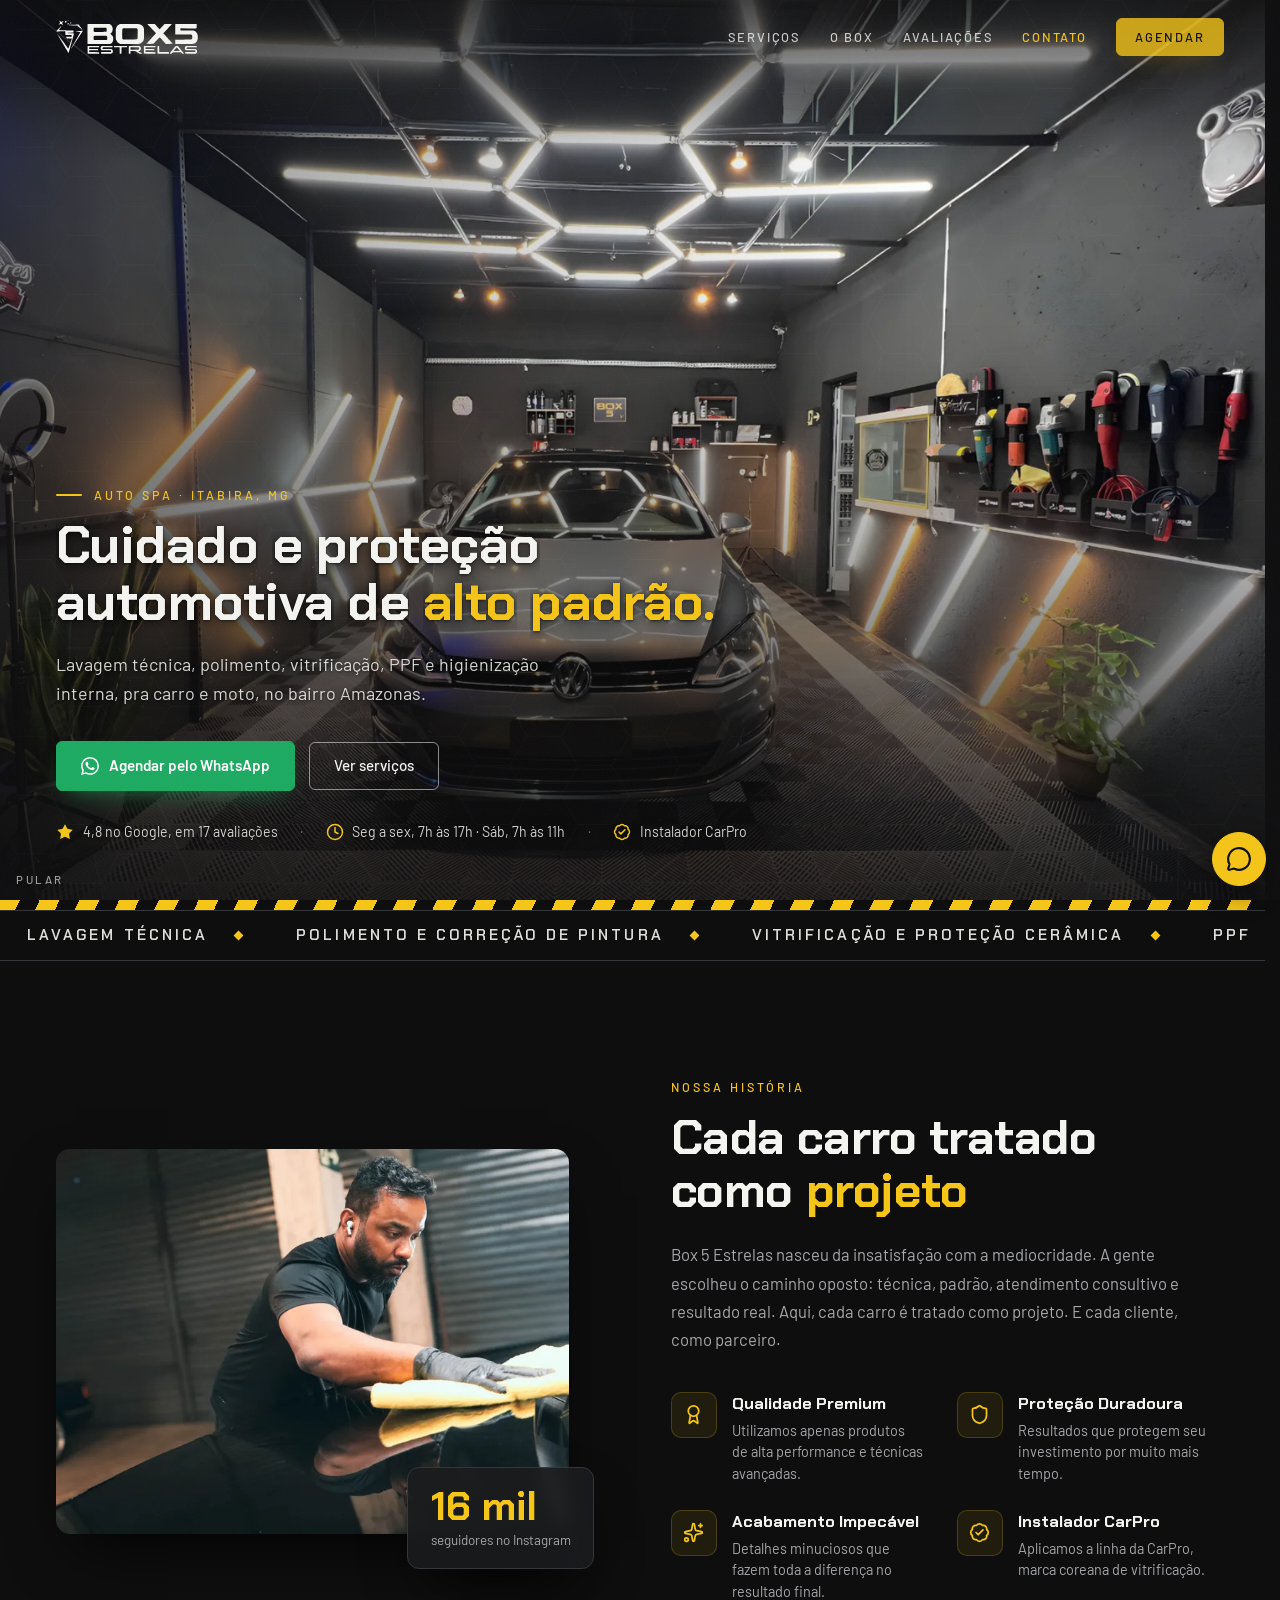
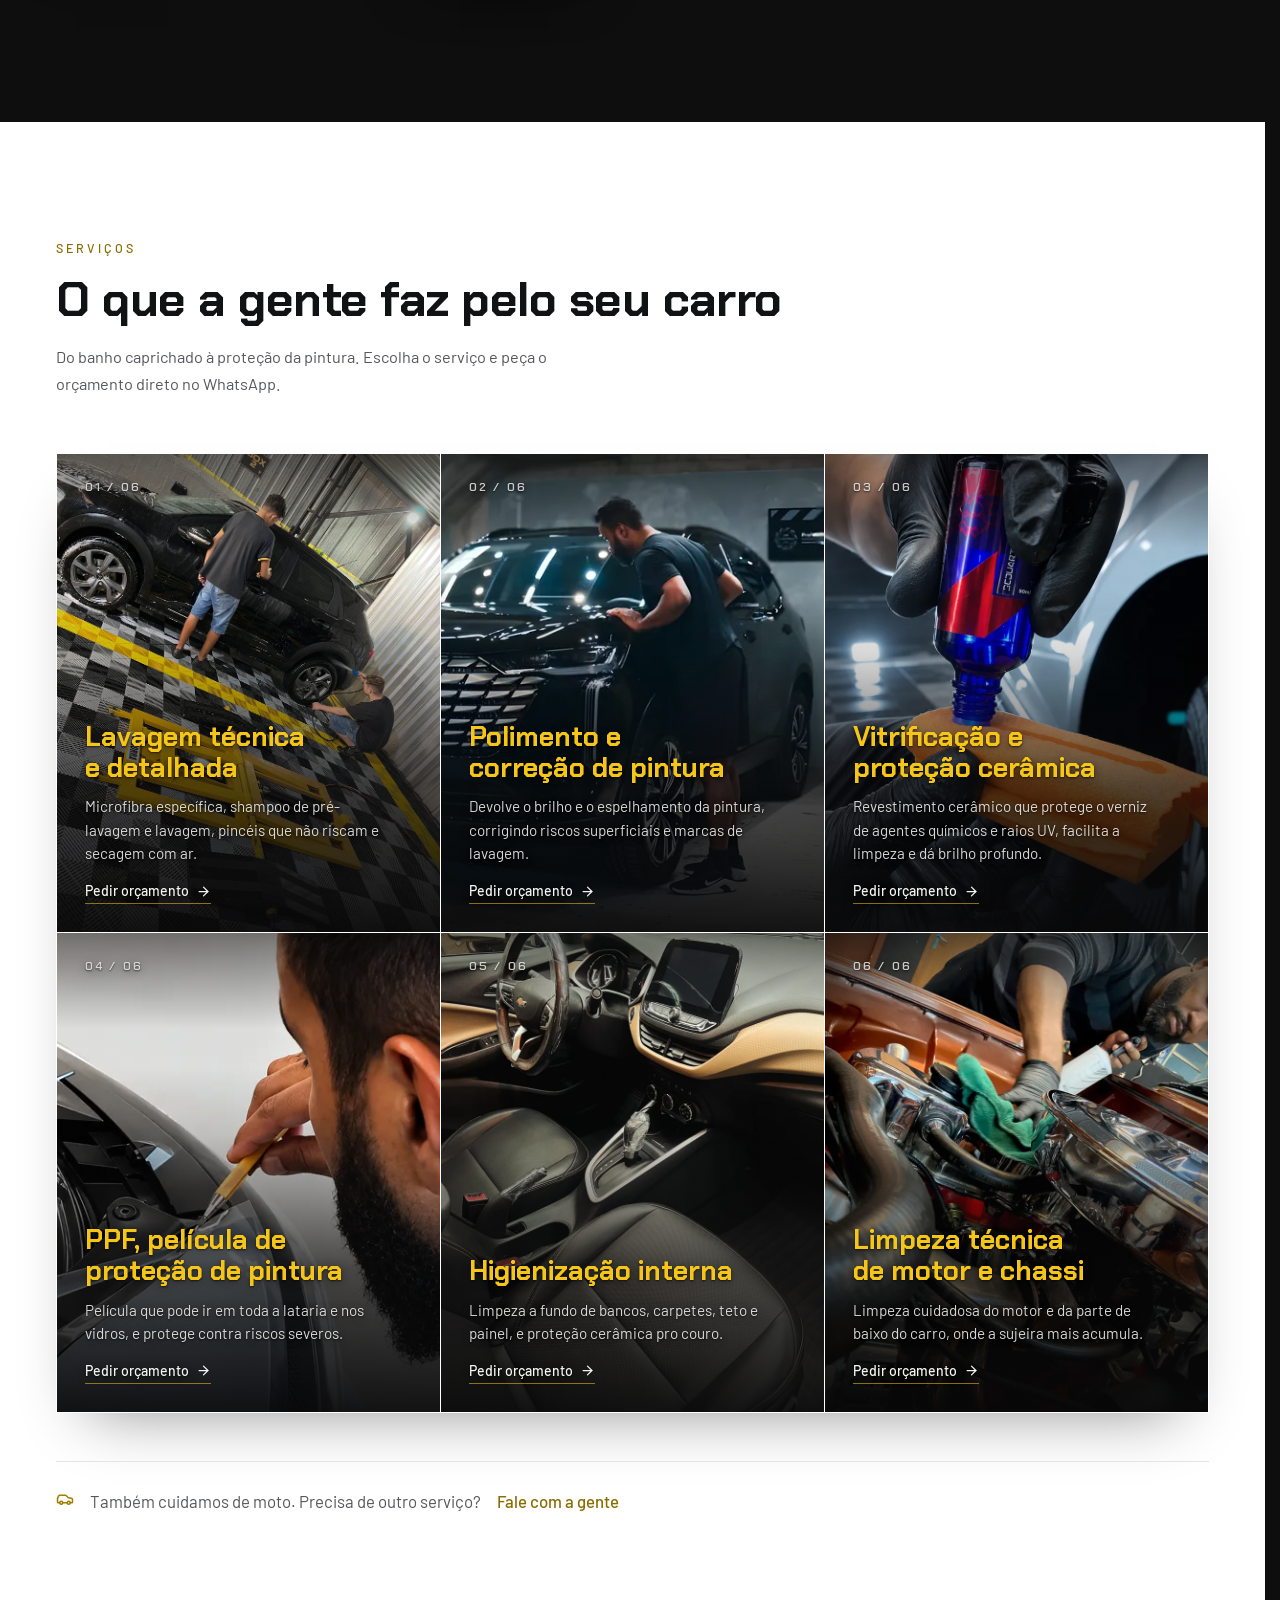
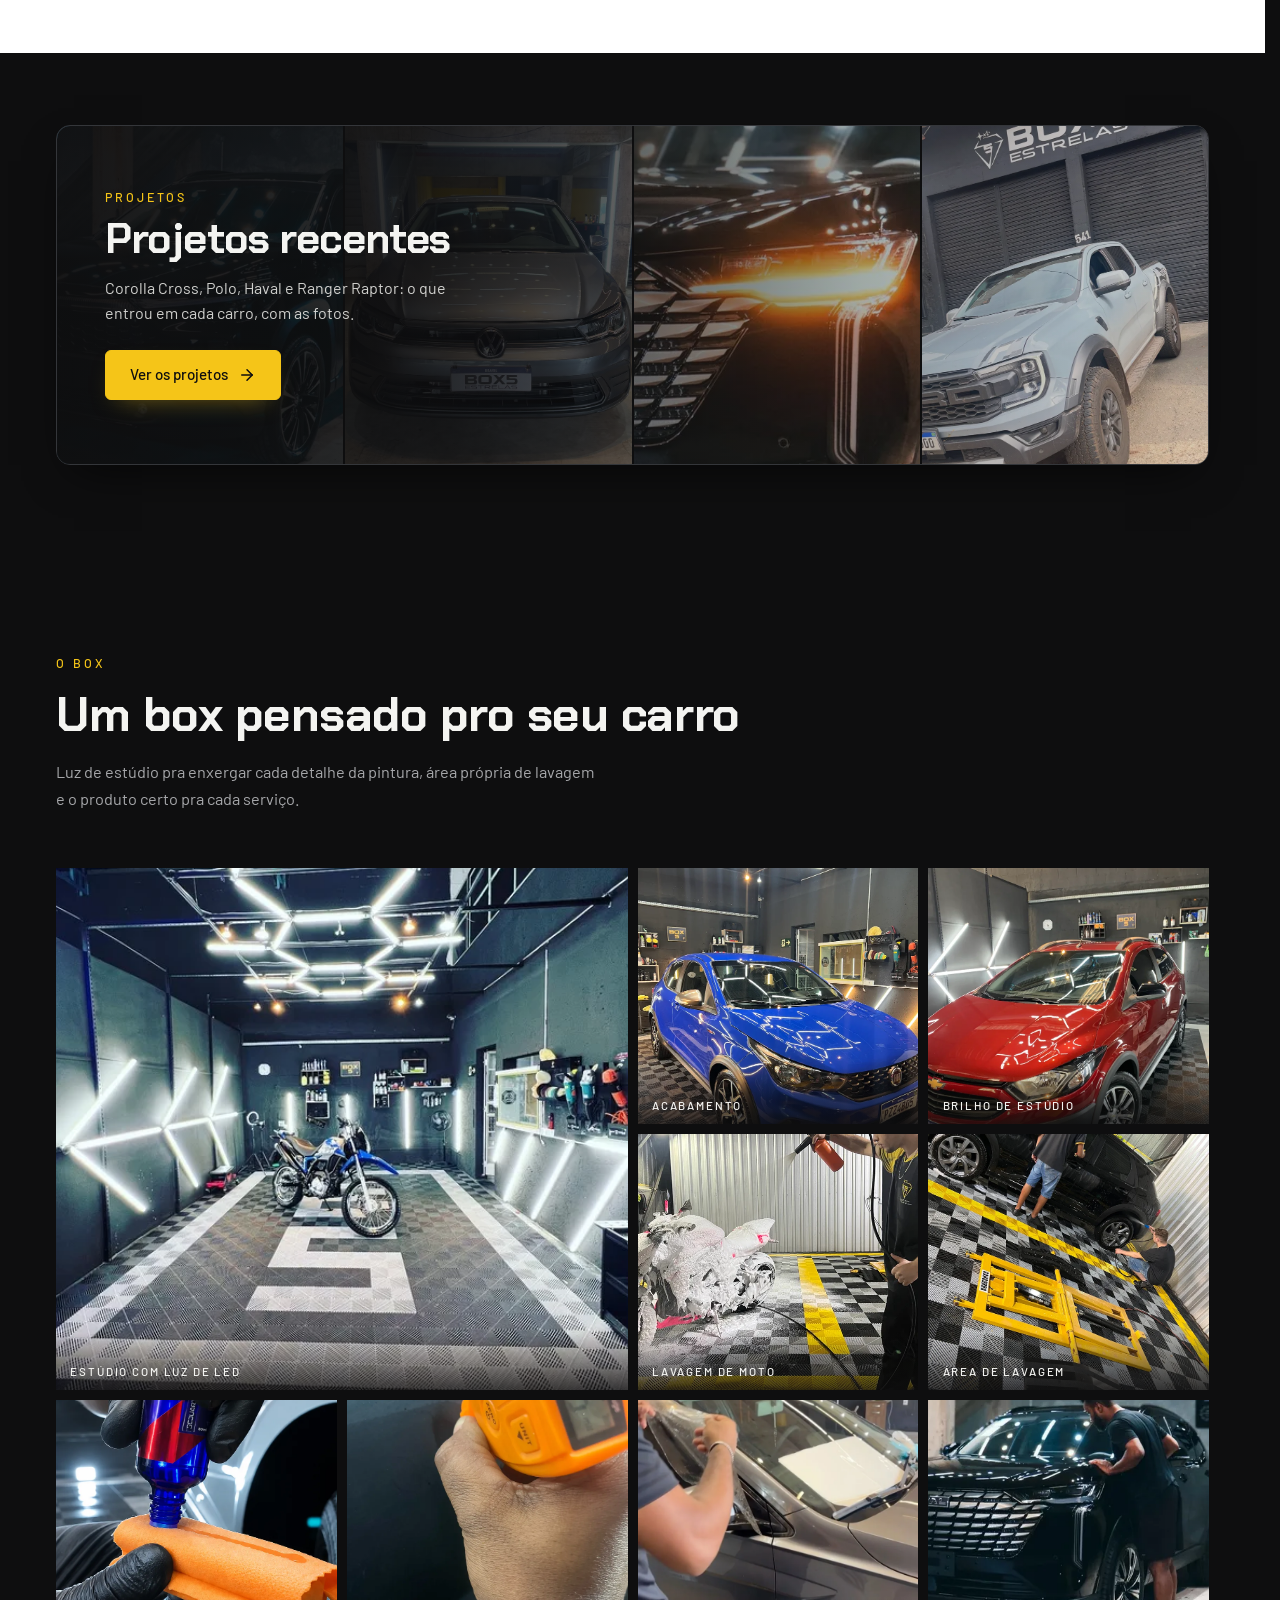
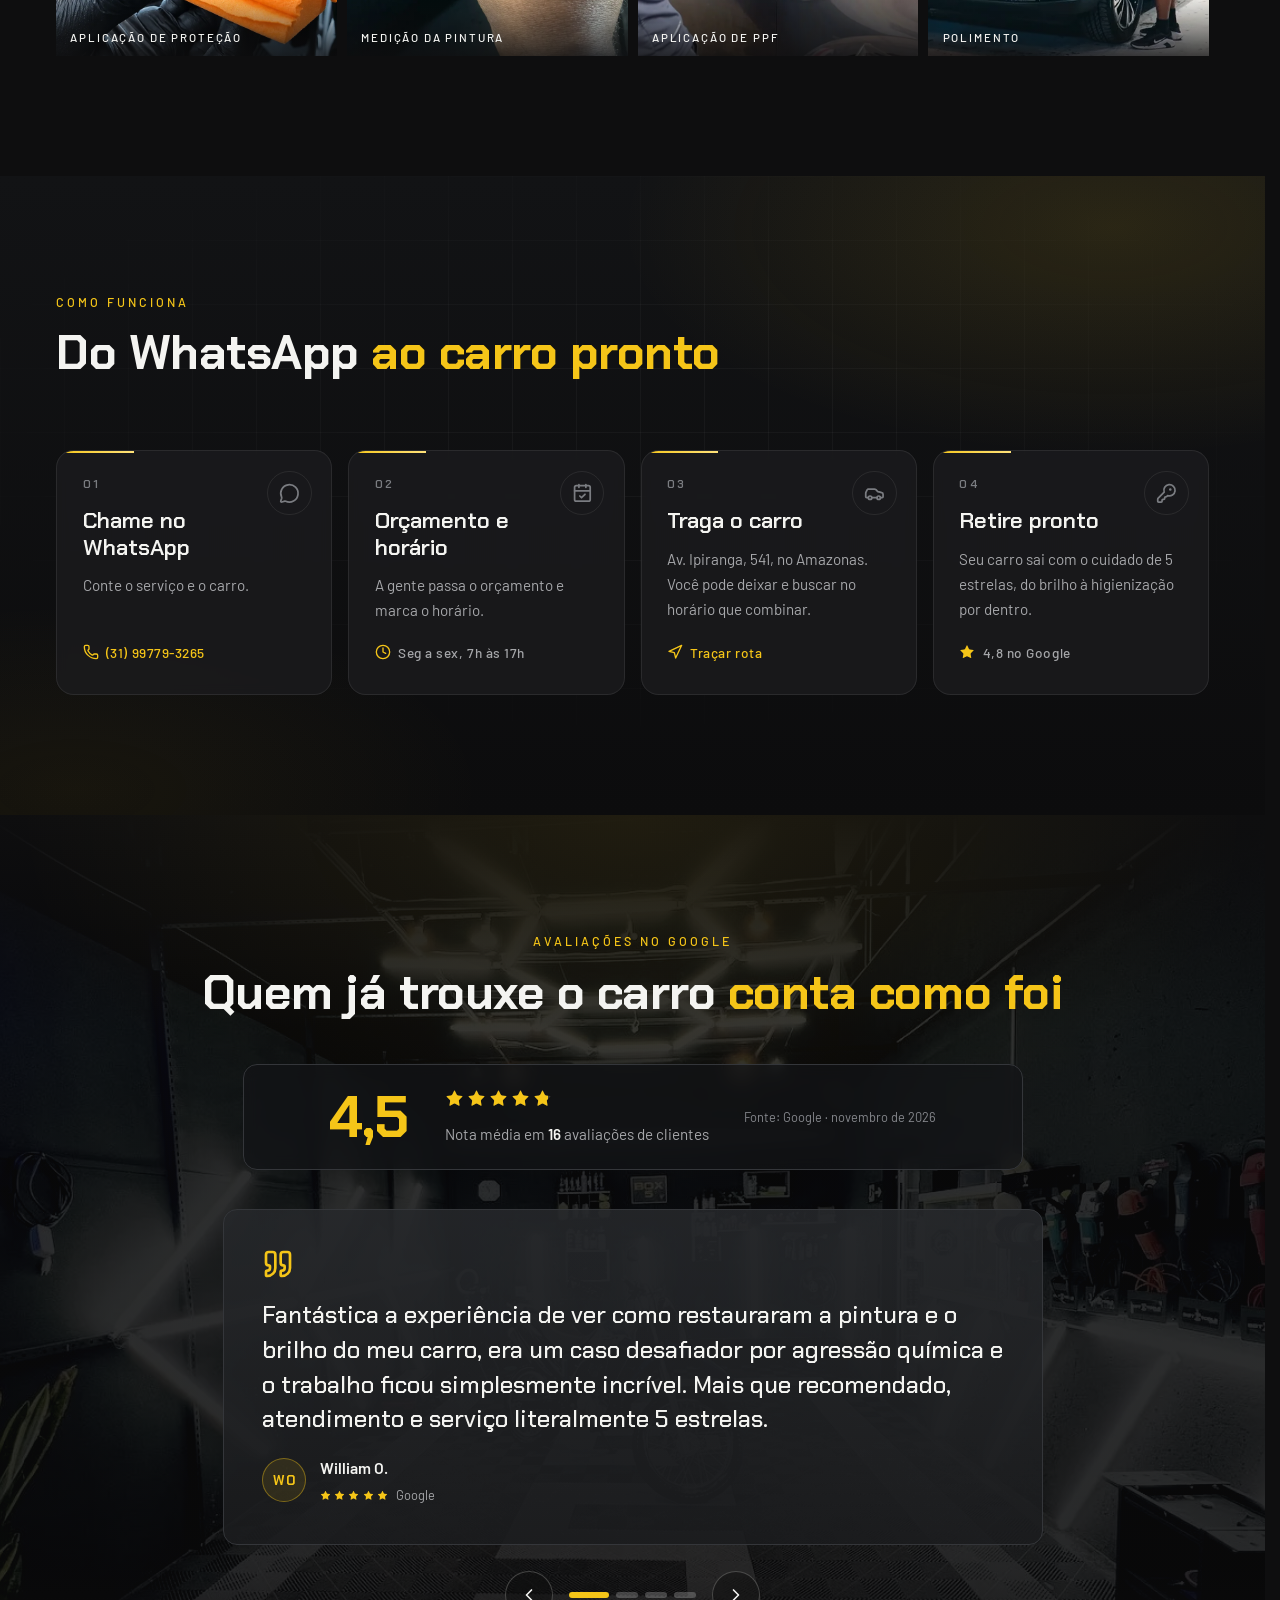
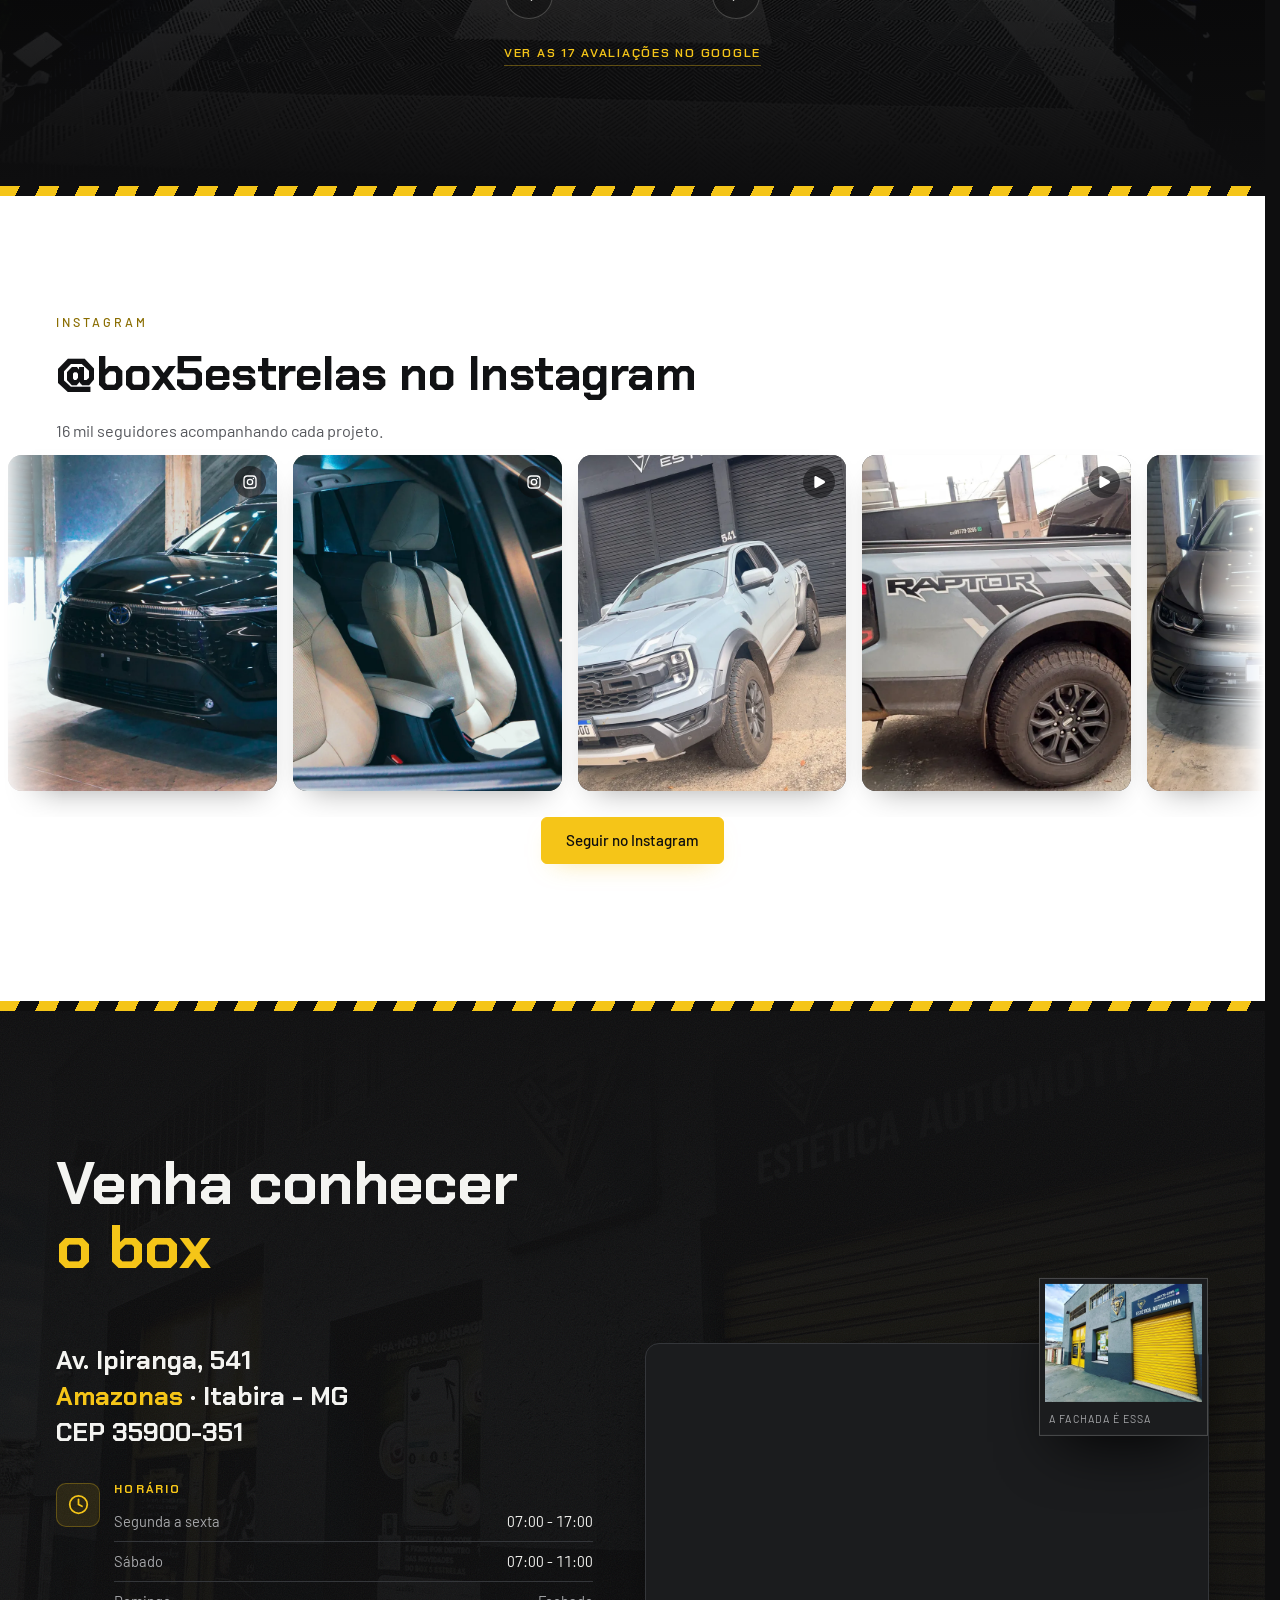
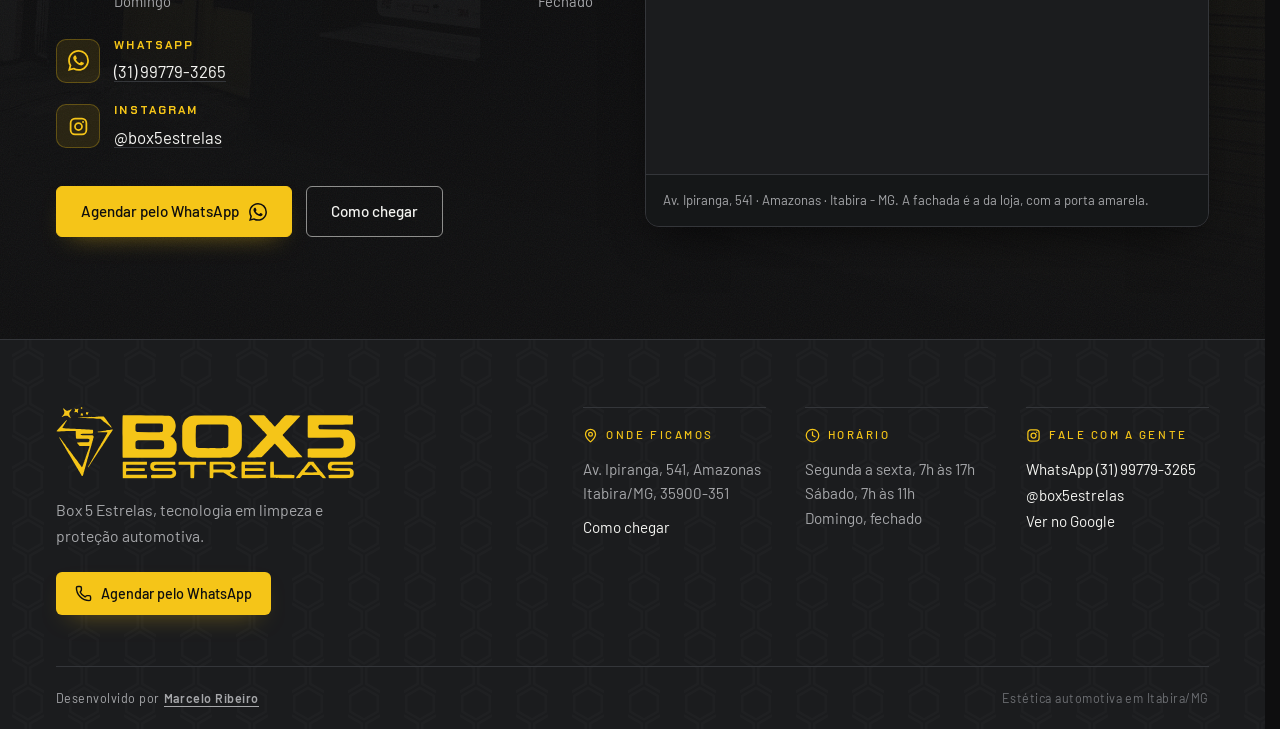
==== commit 70c4f588: "Box 5 Estrelas: a piscada da lampada sai da abertura e vai 6 s depois, mais rapida Co-Authored-By: C" ====
--- a/index.html
+++ b/index.html
@@ -35,7 +35,7 @@
 <script type="application/ld+json">
 {"@context":"https://schema.org","@type":"AutoWash","name":"Box 5 Estrelas Estética Automotiva","description":"Lavagem técnica, polimento, vitrificação, PPF e higienização interna para carro e moto em Itabira, MG.","url":"https://marcel0gs.github.io/box-5-estrelas/","image":"https://marcel0gs.github.io/box-5-estrelas/assets/img/estudio-1600.webp","telephone":"+55-31-99779-3265","address":{"@type":"PostalAddress","streetAddress":"Av. Ipiranga, 541, Amazonas","addressLocality":"Itabira","addressRegion":"MG","postalCode":"35900-351","addressCountry":"BR"},"geo":{"@type":"GeoCoordinates","latitude":-19.6376733,"longitude":-43.2303178},"openingHoursSpecification":[{"@type":"OpeningHoursSpecification","dayOfWeek":["Monday","Tuesday","Wednesday","Thursday","Friday"],"opens":"07:00","closes":"17:00"},{"@type":"OpeningHoursSpecification","dayOfWeek":"Saturday","opens":"07:00","closes":"11:00"}]}
 </script>
-<link rel="stylesheet" href="assets/css/site.css?v=7">
+<link rel="stylesheet" href="assets/css/site.css?v=9">
 </head>
 <body>
 <!-- barra de progresso da rolagem -->
--- a/assets/css/site.css
+++ b/assets/css/site.css
@@ -79,15 +79,17 @@
 @keyframes intro-apaga{to{opacity:0;visibility:hidden}}
 @keyframes intro-sai{to{opacity:0;scale:.72;translate:0 -70px}}
 @keyframes intro-luz{to{opacity:1}}
-/* a lâmpada do teto: duas piscadas antes de ficar acesa, só na 1a visita */
-html.com-intro .hero img{opacity:0;animation:lampada .9s linear 1.3s forwards,hero-zoom 7s cubic-bezier(.22,.61,.36,1) 1.3s both}
-@keyframes lampada{
-  0%{opacity:0;filter:brightness(.2)}
-  15%{opacity:.6;filter:brightness(1.5)}
-  30%{opacity:.1;filter:brightness(.3)}
-  55%{opacity:.85;filter:brightness(1.4)}
-  72%{opacity:.3;filter:brightness(.5)}
-  100%{opacity:1;filter:brightness(1)}
+/* a lâmpada do topo pisca de leve, mas só uns segundos depois de a pessoa entrar
+   (pedido de 08/11/2026). No começo a foto aparece lisa, sem piscar: a abertura
+   já cobre a tela, e a piscada atrasada não atrapalha quem está lendo o topo.
+   Ele pediu mais rápido depois de ver: 1,4 s de piscada, 6 s de espera. */
+@keyframes lampada-suave{
+  0%{filter:brightness(1)}
+  20%{filter:brightness(1.18)}
+  42%{filter:brightness(.88)}
+  64%{filter:brightness(1.10)}
+  84%{filter:brightness(.95)}
+  100%{filter:brightness(1)}
 }
 /* entrada dos textos do topo: com abertura (a partir de 2,2 s) ou direto, na
    2a visita da sessão. O com-intro vem depois pra vencer no --hi.
@@ -174,9 +176,11 @@
 .selos .divisao{opacity:.45}
 /* Golf é paisagem rasa: no celular o recorte desce um pouco, pra o hexágono
    central de luz do teto aparecer acima do título */
-/* a foto aproxima devagar ao abrir e para (07/11/2026, pedido dele). Por `scale`, que
-   não briga com o filtro e a opacidade da animação da lâmpada. */
-.hero img{animation:hero-zoom 7s cubic-bezier(.22,.61,.36,1) .2s both}
+/* a foto do topo: aproxima devagar ao abrir e para (07/11/2026, pedido dele). Por `scale`, que
+   não briga com o filtro e a opacidade da animação da lâmpada.
+   Depois, aos 10 s, a lâmpada do teto pisca de leve (08/11/2026, pedido dele): o piscar
+   antigo vinha junto com a abertura e agora ficou suave e atrasado. */
+.hero img{animation:hero-zoom 7s cubic-bezier(.22,.61,.36,1) .2s both,lampada-suave 1.4s ease 6s}
 @keyframes hero-zoom{from{scale:1}to{scale:1.06}}
 /* botão de agendar do topo: no computador é o amarelo de sempre; o ícone e o verde
    do WhatsApp só entram no celular */
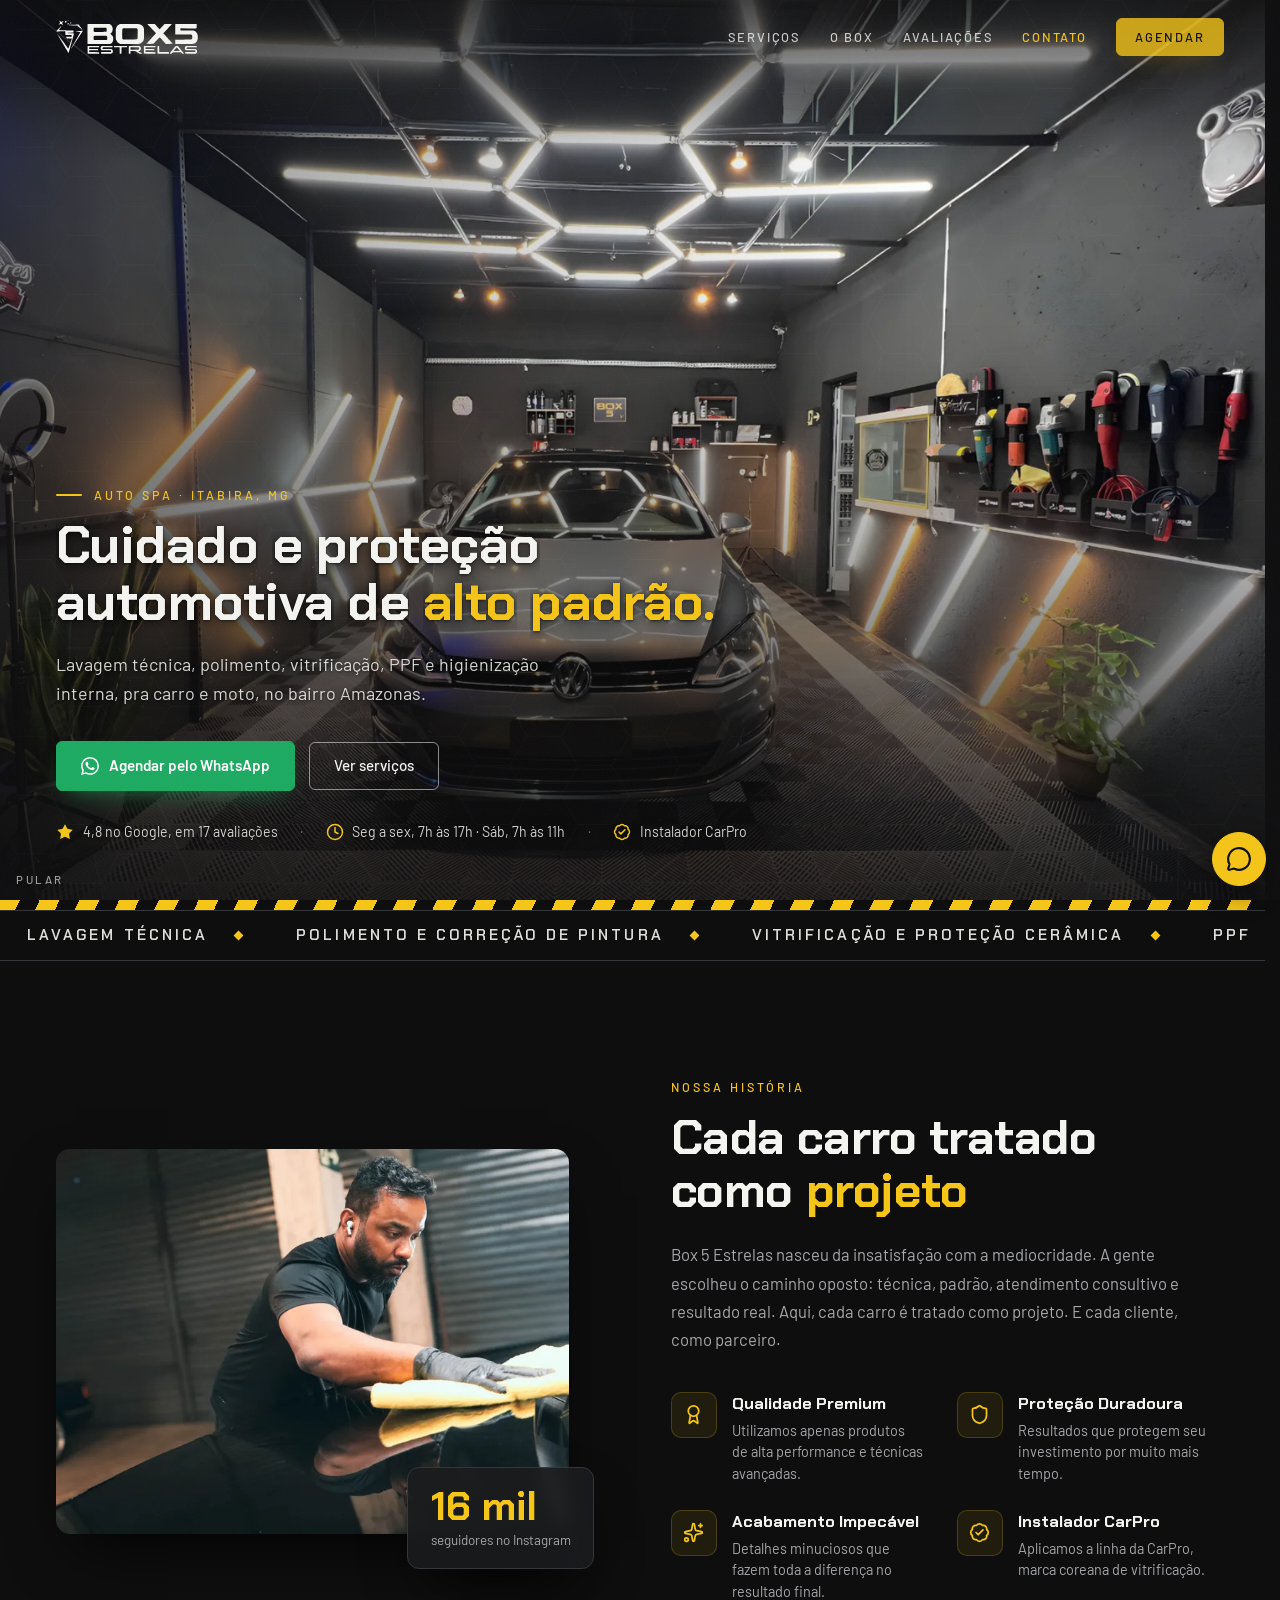
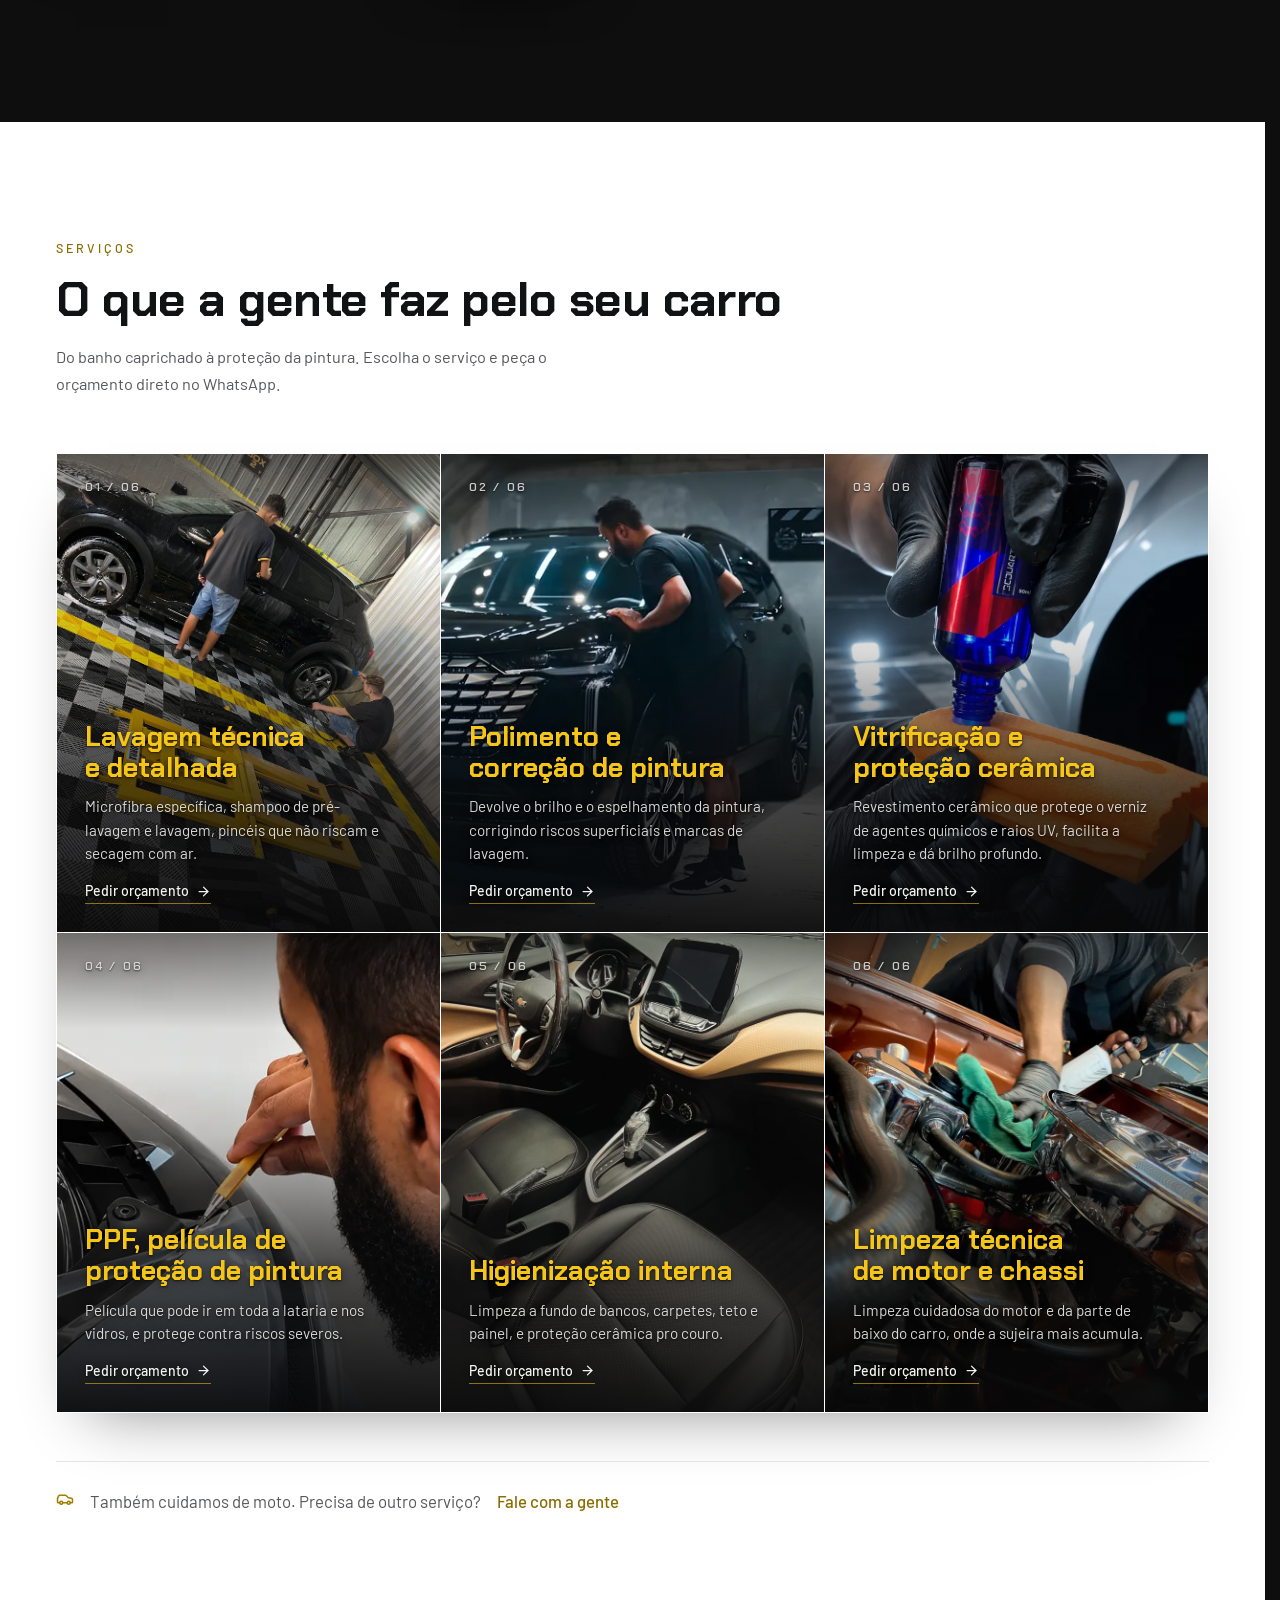
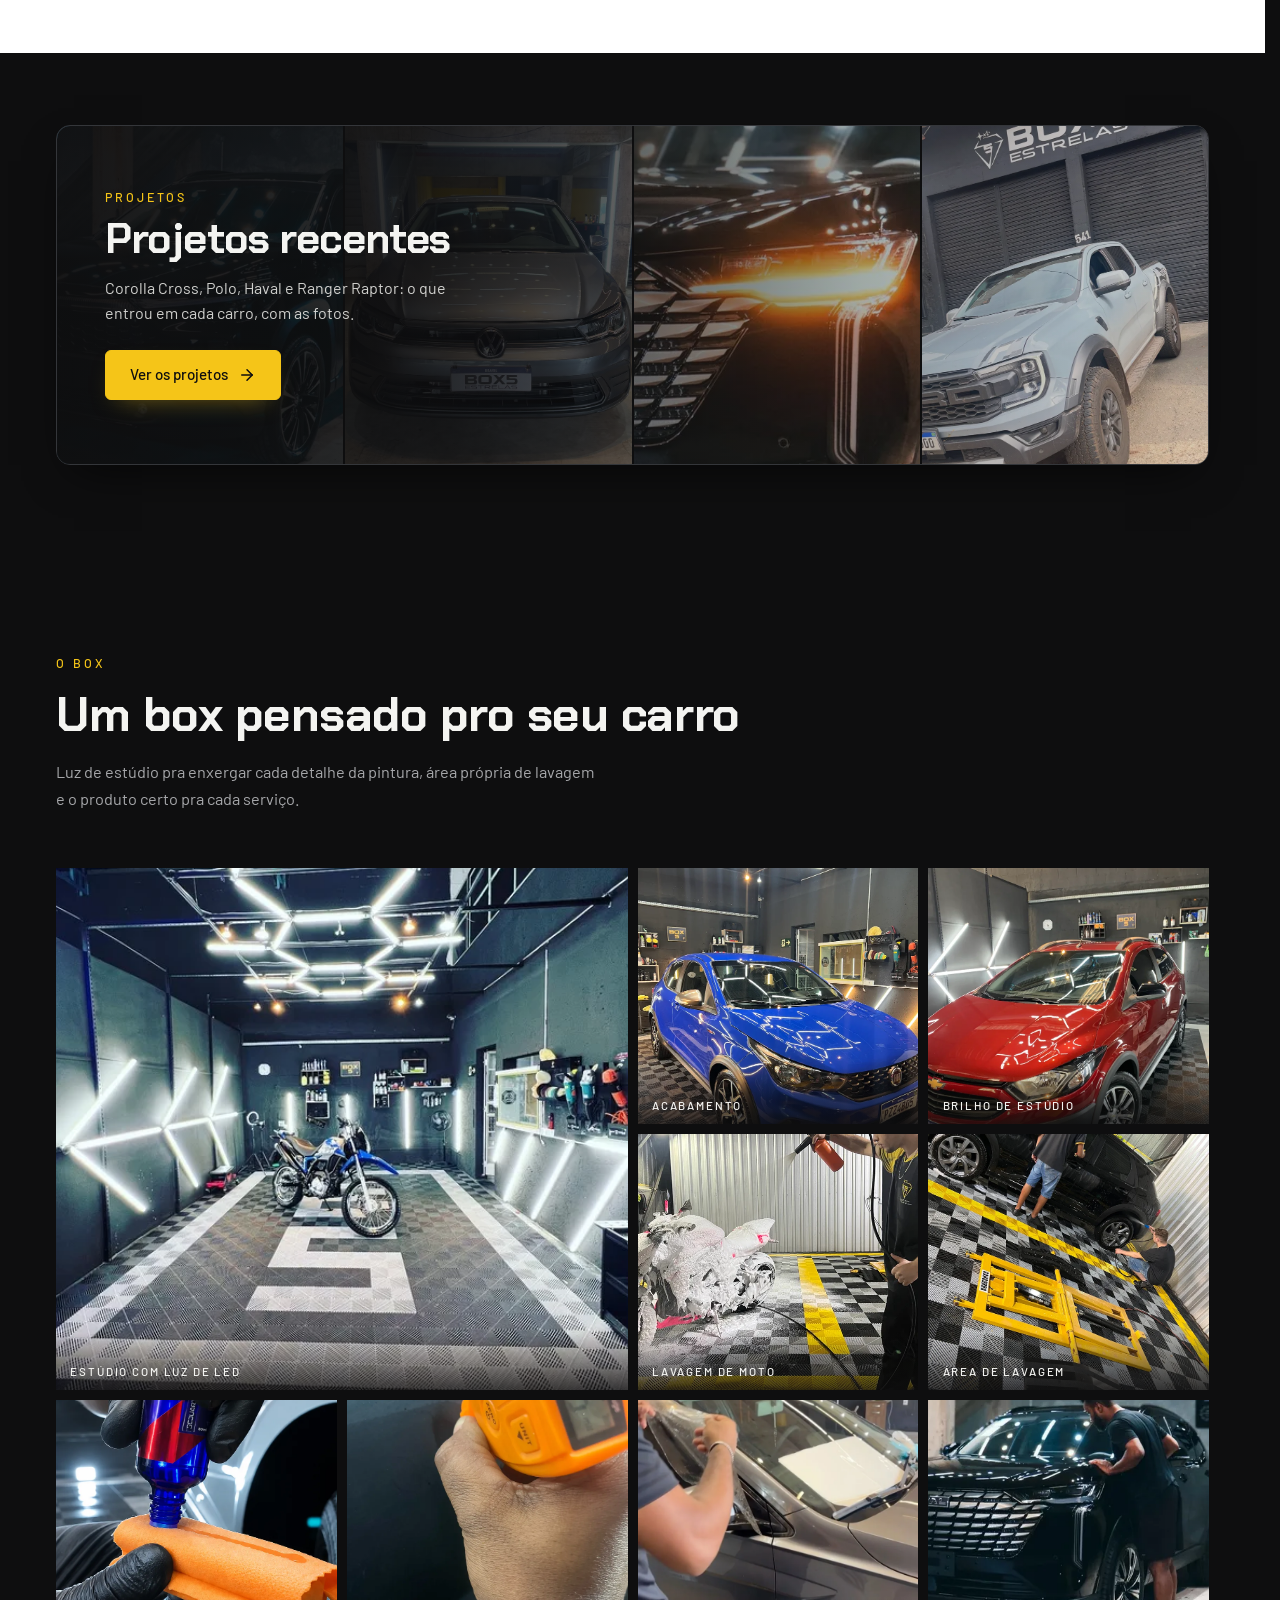
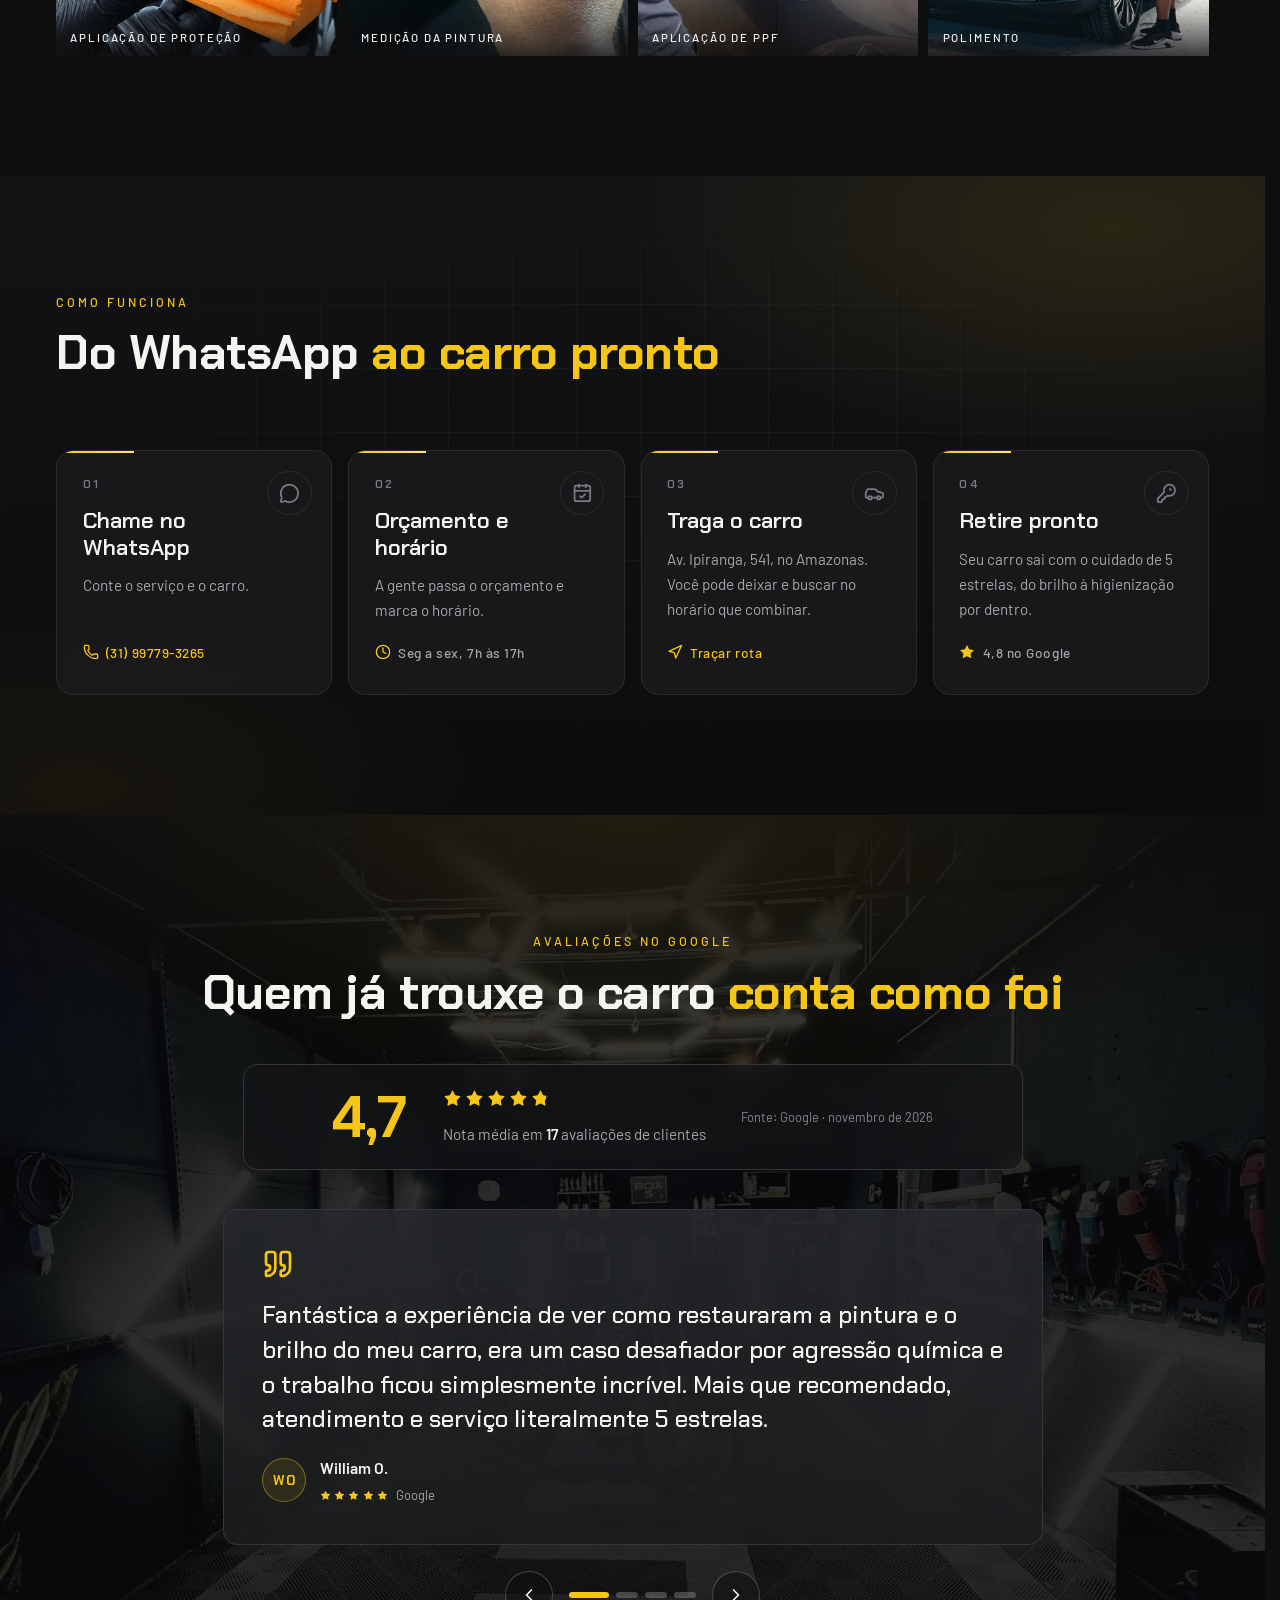
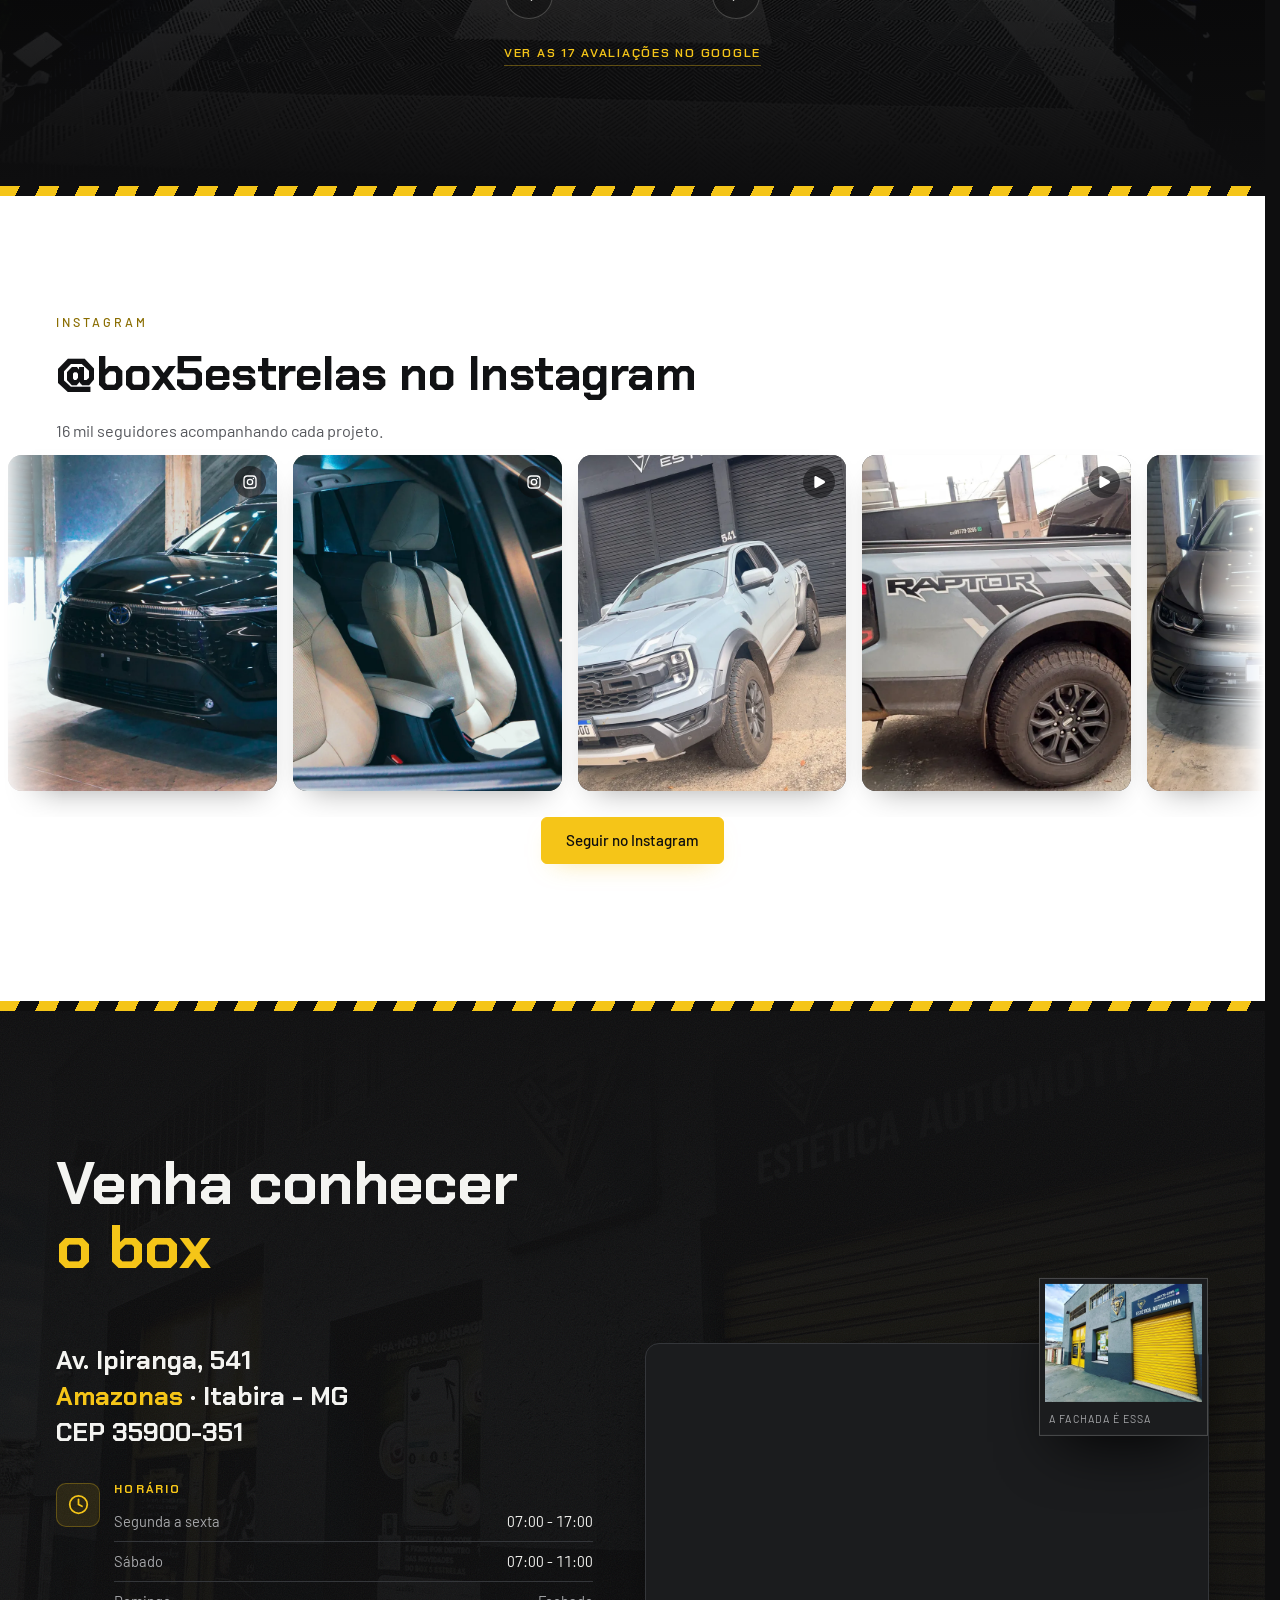
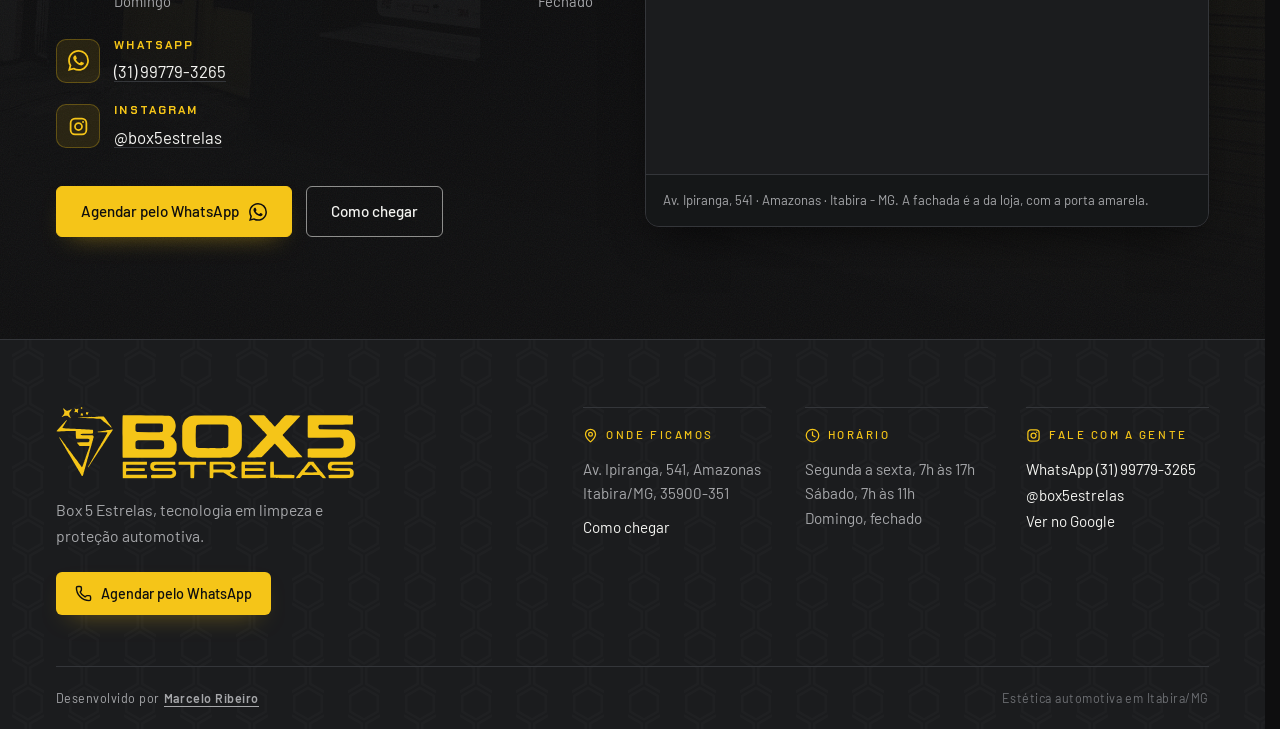
==== commit e9446485: "Box 5 Estrelas: titulo do topo mais rapido e emblema da Volkswagen no centro do celular Co-Authored-" ====
--- a/index.html
+++ b/index.html
@@ -35,7 +35,7 @@
 <script type="application/ld+json">
 {"@context":"https://schema.org","@type":"AutoWash","name":"Box 5 Estrelas Estética Automotiva","description":"Lavagem técnica, polimento, vitrificação, PPF e higienização interna para carro e moto em Itabira, MG.","url":"https://marcel0gs.github.io/box-5-estrelas/","image":"https://marcel0gs.github.io/box-5-estrelas/assets/img/estudio-1600.webp","telephone":"+55-31-99779-3265","address":{"@type":"PostalAddress","streetAddress":"Av. Ipiranga, 541, Amazonas","addressLocality":"Itabira","addressRegion":"MG","postalCode":"35900-351","addressCountry":"BR"},"geo":{"@type":"GeoCoordinates","latitude":-19.6376733,"longitude":-43.2303178},"openingHoursSpecification":[{"@type":"OpeningHoursSpecification","dayOfWeek":["Monday","Tuesday","Wednesday","Thursday","Friday"],"opens":"07:00","closes":"17:00"},{"@type":"OpeningHoursSpecification","dayOfWeek":"Saturday","opens":"07:00","closes":"11:00"}]}
 </script>
-<link rel="stylesheet" href="assets/css/site.css?v=9">
+<link rel="stylesheet" href="assets/css/site.css?v=10">
 </head>
 <body>
 <!-- barra de progresso da rolagem -->
--- a/assets/css/site.css
+++ b/assets/css/site.css
@@ -192,7 +192,16 @@
    Golf no centro, o texto fica embaixo sobre o escuro, linha de olho com barrinha,
    título menor com o destaque em âmbar e os dois botões lado a lado. Sem selos. */
 @media (max-width:700px){
-  .hero img{inset:0 0 auto;height:74%;object-position:50% 50%}
+  /* emblema da Volkswagen no meio do celular (08/11/2026). Na foto de 1600x1284
+     ele fica a 45,5% da largura e a 69,1% da altura. A caixa tem 71,2% da
+     altura do topo, o que põe o emblema no meio da tela (a foto dá zoom até
+     1,06 depois, daí a folga); e o corte vai para 41% para o emblema cair no
+     meio da largura. Onde o navegador entende container query, a conta é exata em
+     qualquer proporção de tela: o emblema fica a 0,4037 x altura do topo da borda
+     esquerda da foto, e o max/min impede que sobre faixa vazia nas laterais. */
+  .hero{container-type:inline-size}
+  .hero img{inset:0 0 auto;height:71.2%;object-position:41% 50%;
+    object-position:max(min(calc(50cqw - .4037 * max(100svh,560px)),0px),calc(100cqw - max(100cqw,.8872 * max(100svh,560px)))) 50%}
   .hero::before{background:
     linear-gradient(180deg,rgba(14,14,15,.72) 0,rgba(14,14,15,.25) 84px,rgba(14,14,15,0) 140px),
     linear-gradient(180deg,rgba(14,14,15,0) 40%,rgba(14,14,15,.5) 54%,rgba(14,14,15,.9) 66%,var(--preto) 76%)}
@@ -650,12 +659,14 @@
 /* palavras que sobem, uma a uma, dentro de uma máscara */
 .palavra{display:inline-block;overflow:hidden;vertical-align:bottom;padding-bottom:.16em;margin-bottom:-.16em}
 .palavra > i{display:inline-block;font-style:normal;transform:translateY(108%);opacity:0}
+/* o título do topo entra rápido, sem esperar o resto (pedido de 08/11/2026):
+   0,42 s de subida por palavra e 26 ms de intervalo entre elas */
 html.js .reveal-palavras.is-visivel .palavra > i{
-  animation:palavra-sobe .74s cubic-bezier(.16,.84,.3,1) forwards;
-  animation-delay:calc(var(--i,0) * 52ms)}
+  animation:palavra-sobe .42s cubic-bezier(.16,.84,.3,1) forwards;
+  animation-delay:calc(var(--i,0) * 26ms)}
 /* no topo, a entrada espera a abertura terminar (--hi) */
 .hero .reveal-palavras.is-visivel .palavra > i{
-  animation-delay:calc(var(--hi,0s) + var(--i,0) * 52ms)}
+  animation-delay:calc(var(--hi,0s) + var(--i,0) * 26ms)}
 @keyframes palavra-sobe{to{transform:translateY(0);opacity:1}}
 
 /* faixa de serviços rolando, entre as seções */
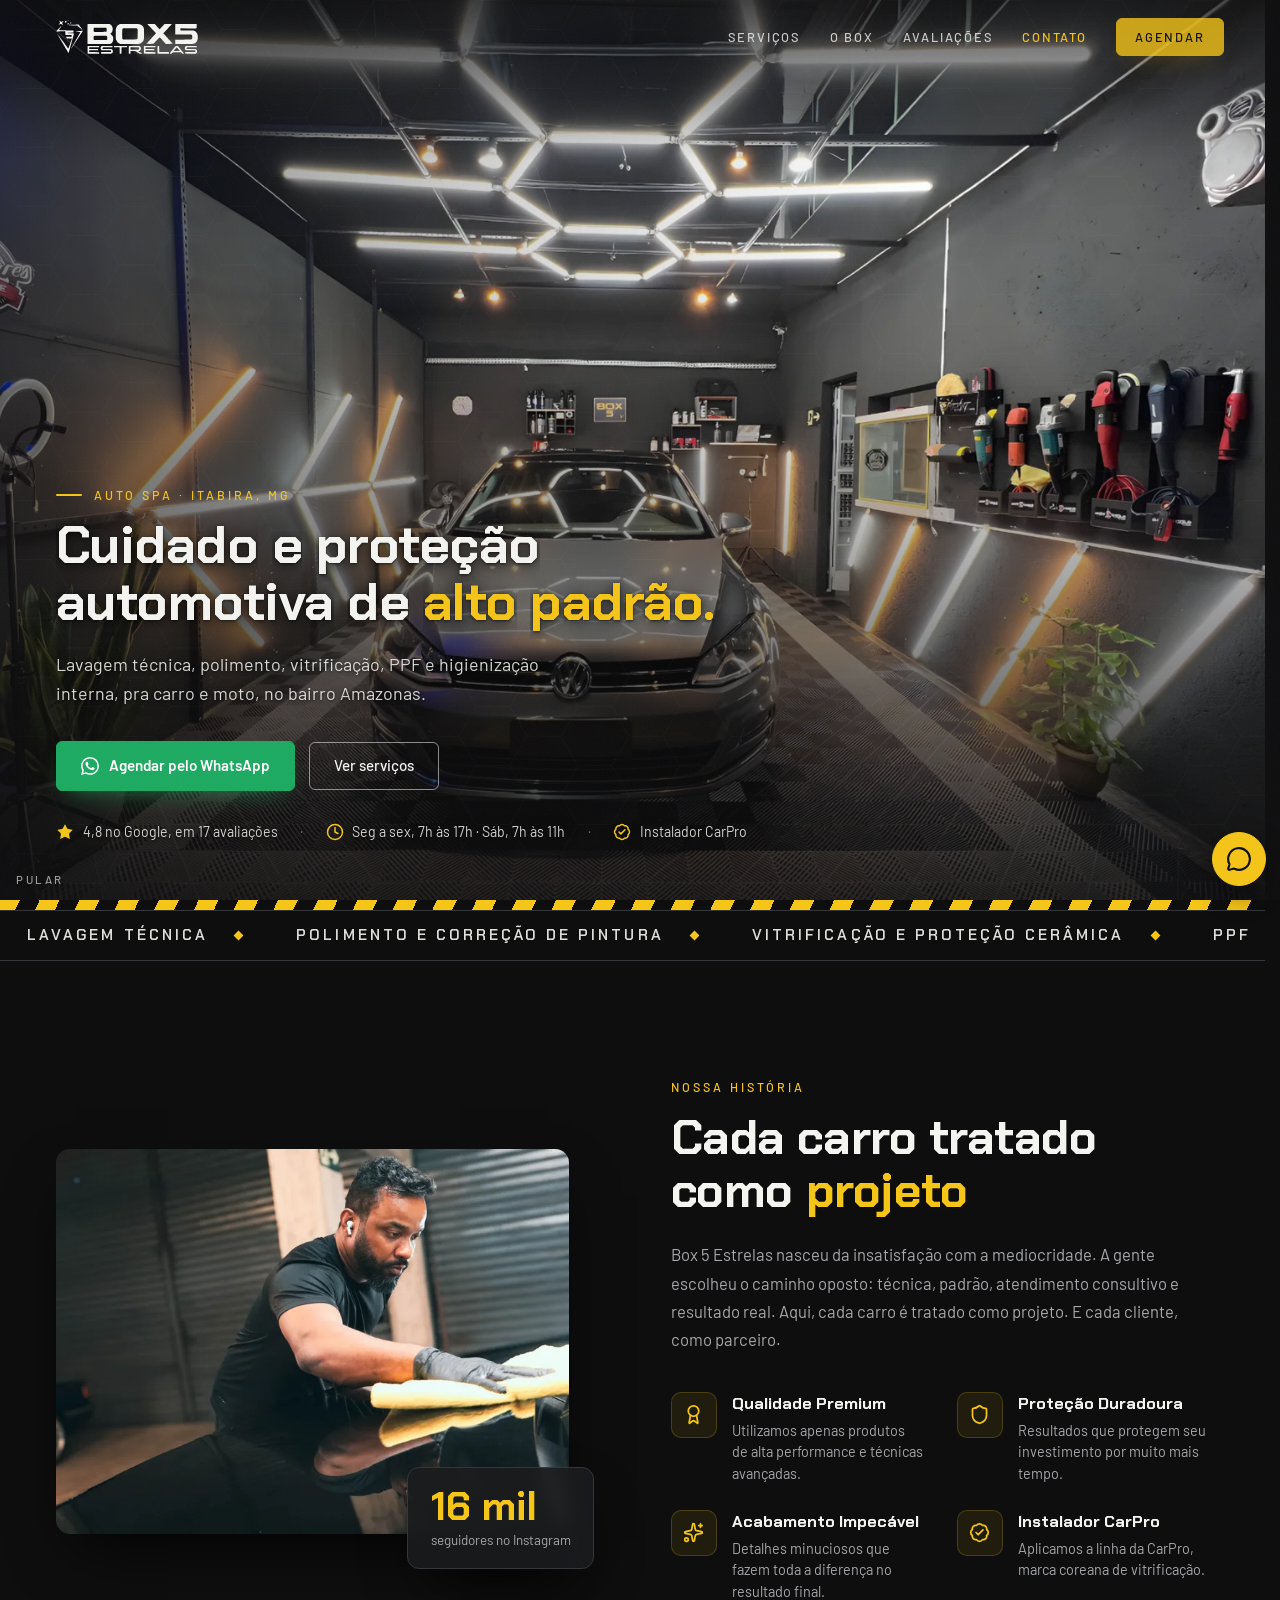
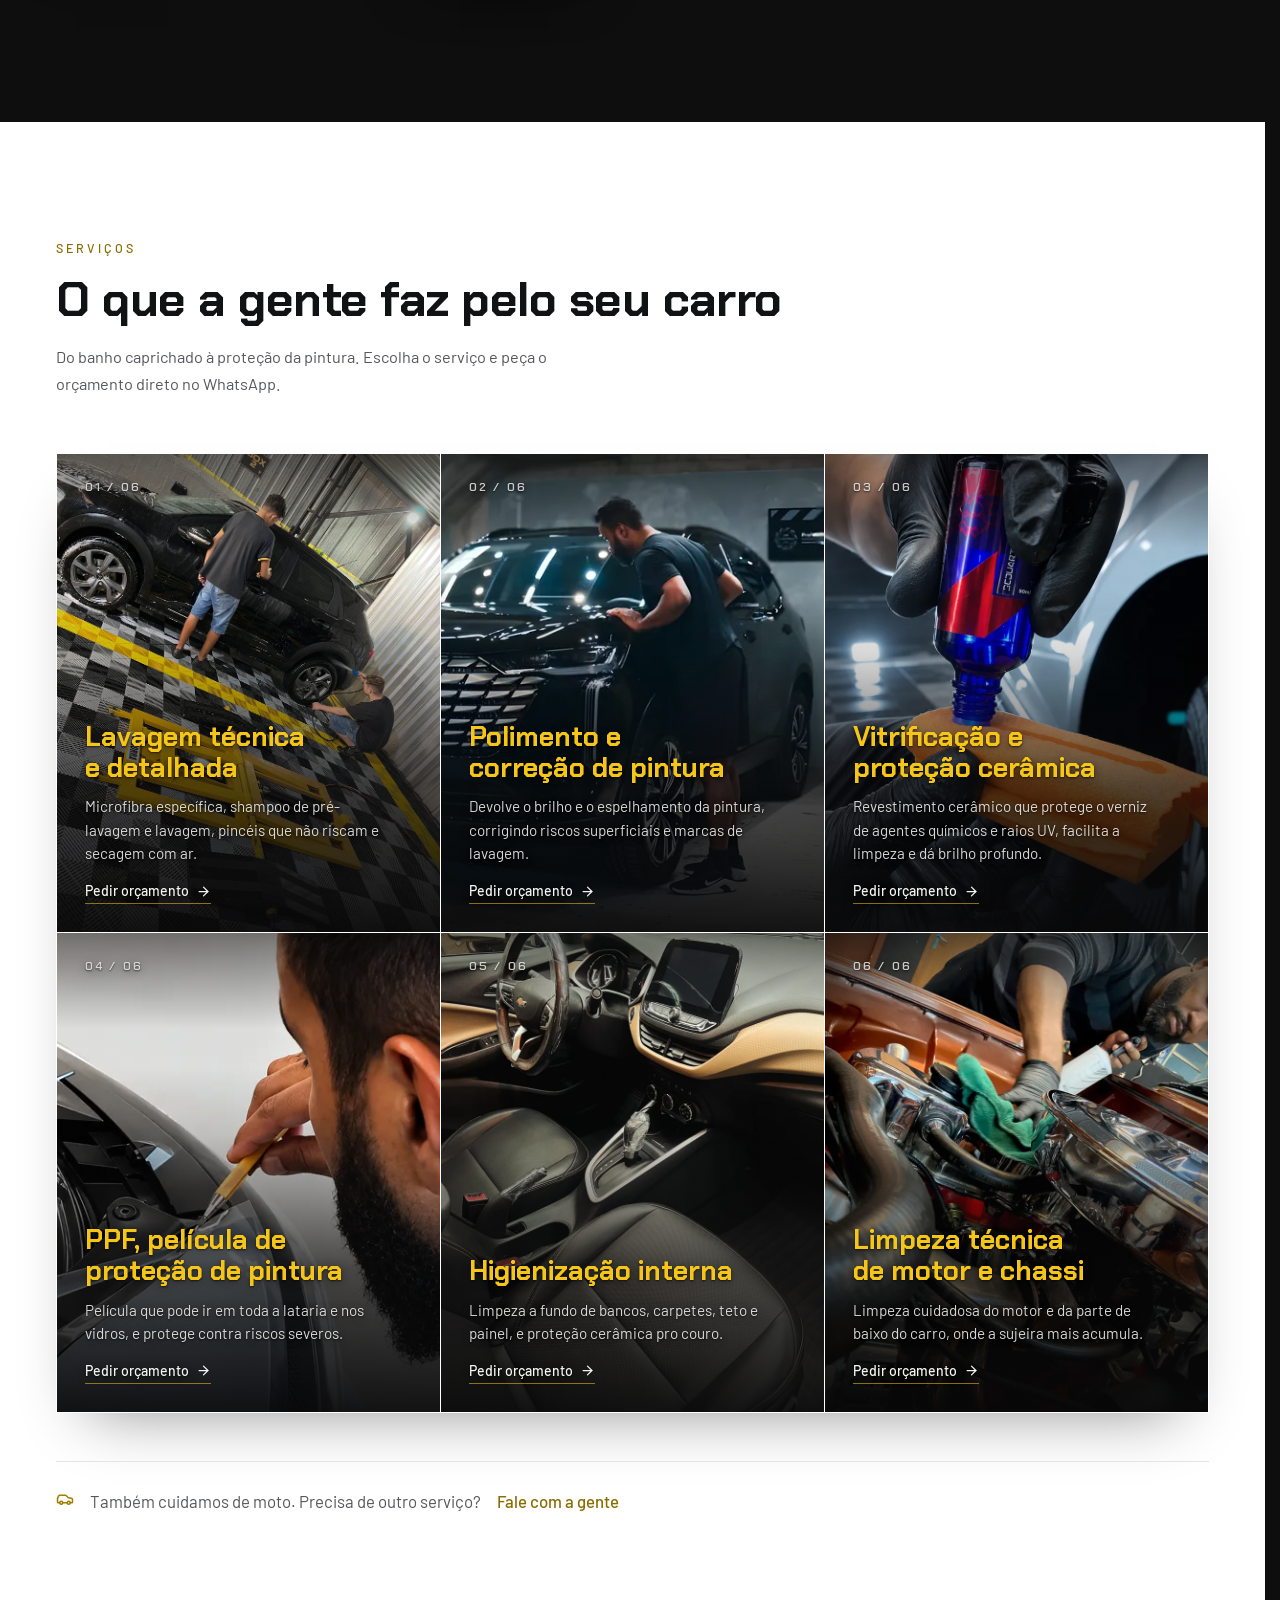
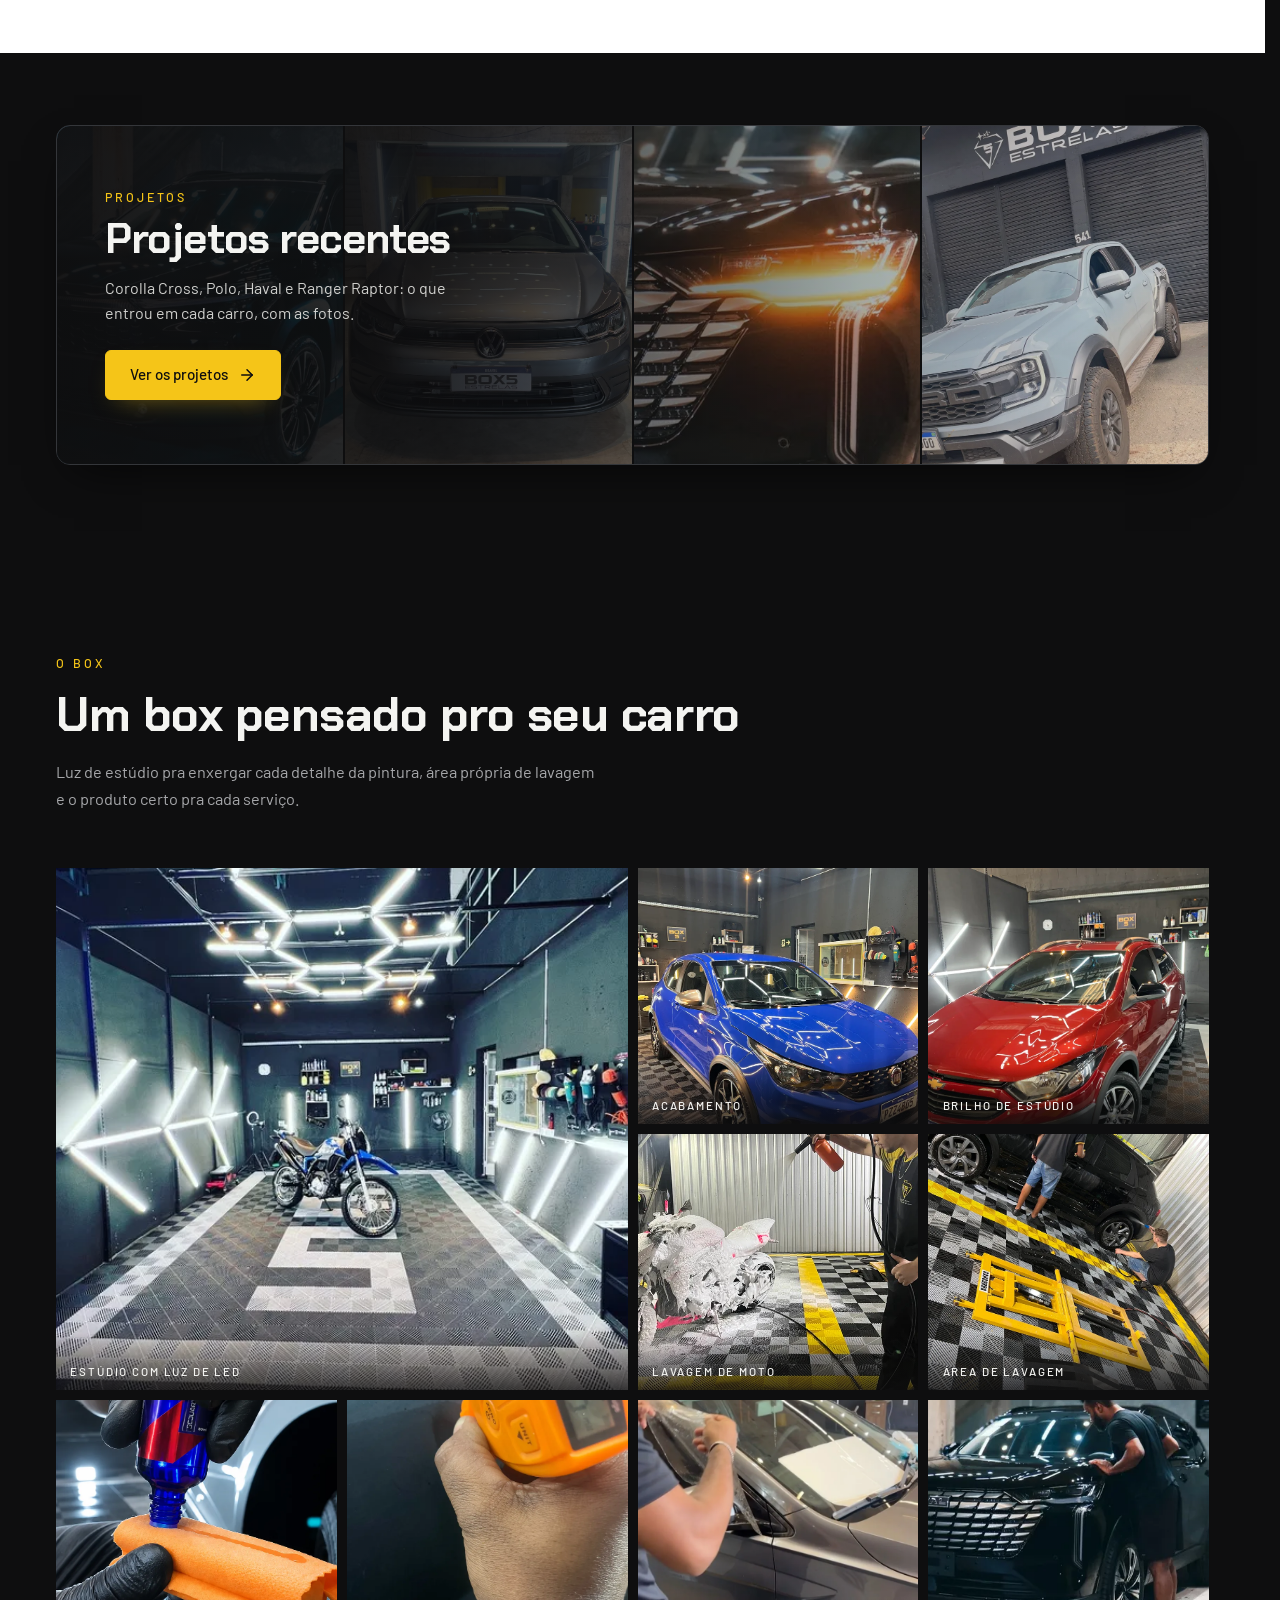
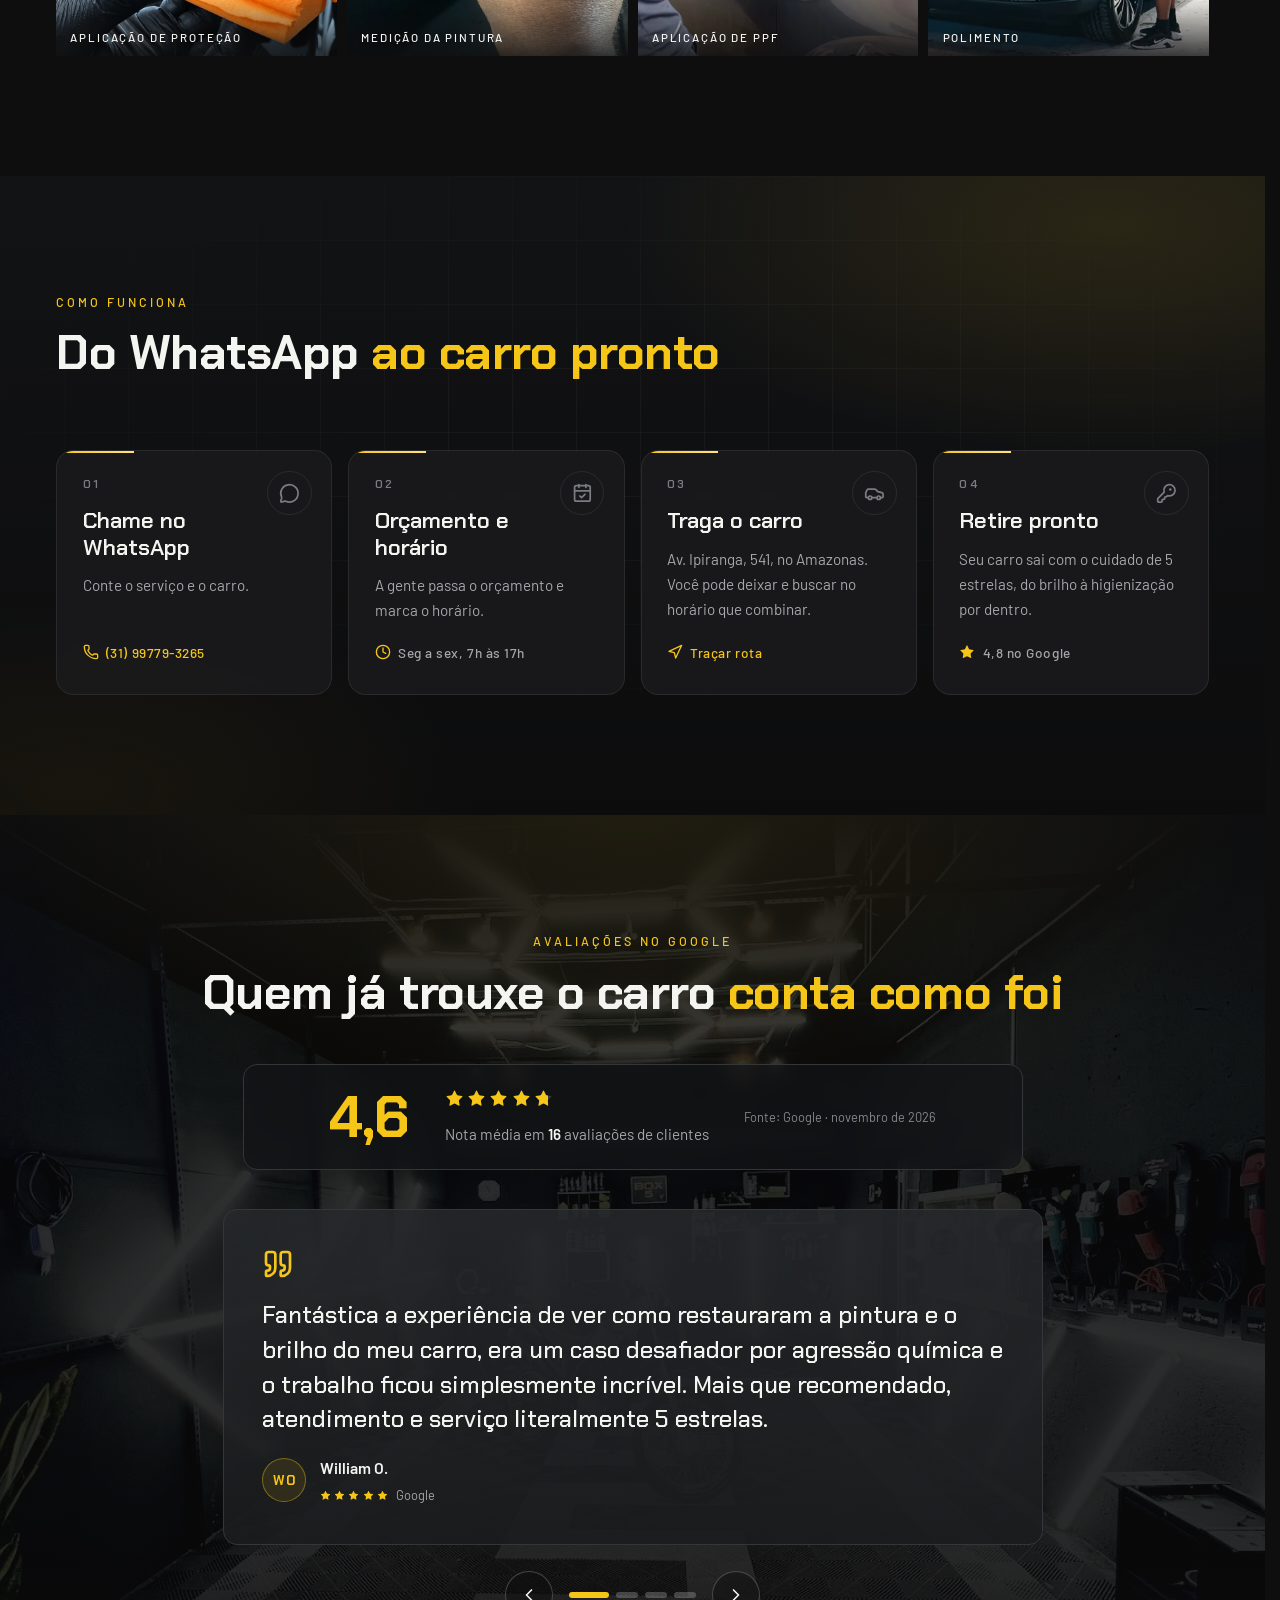
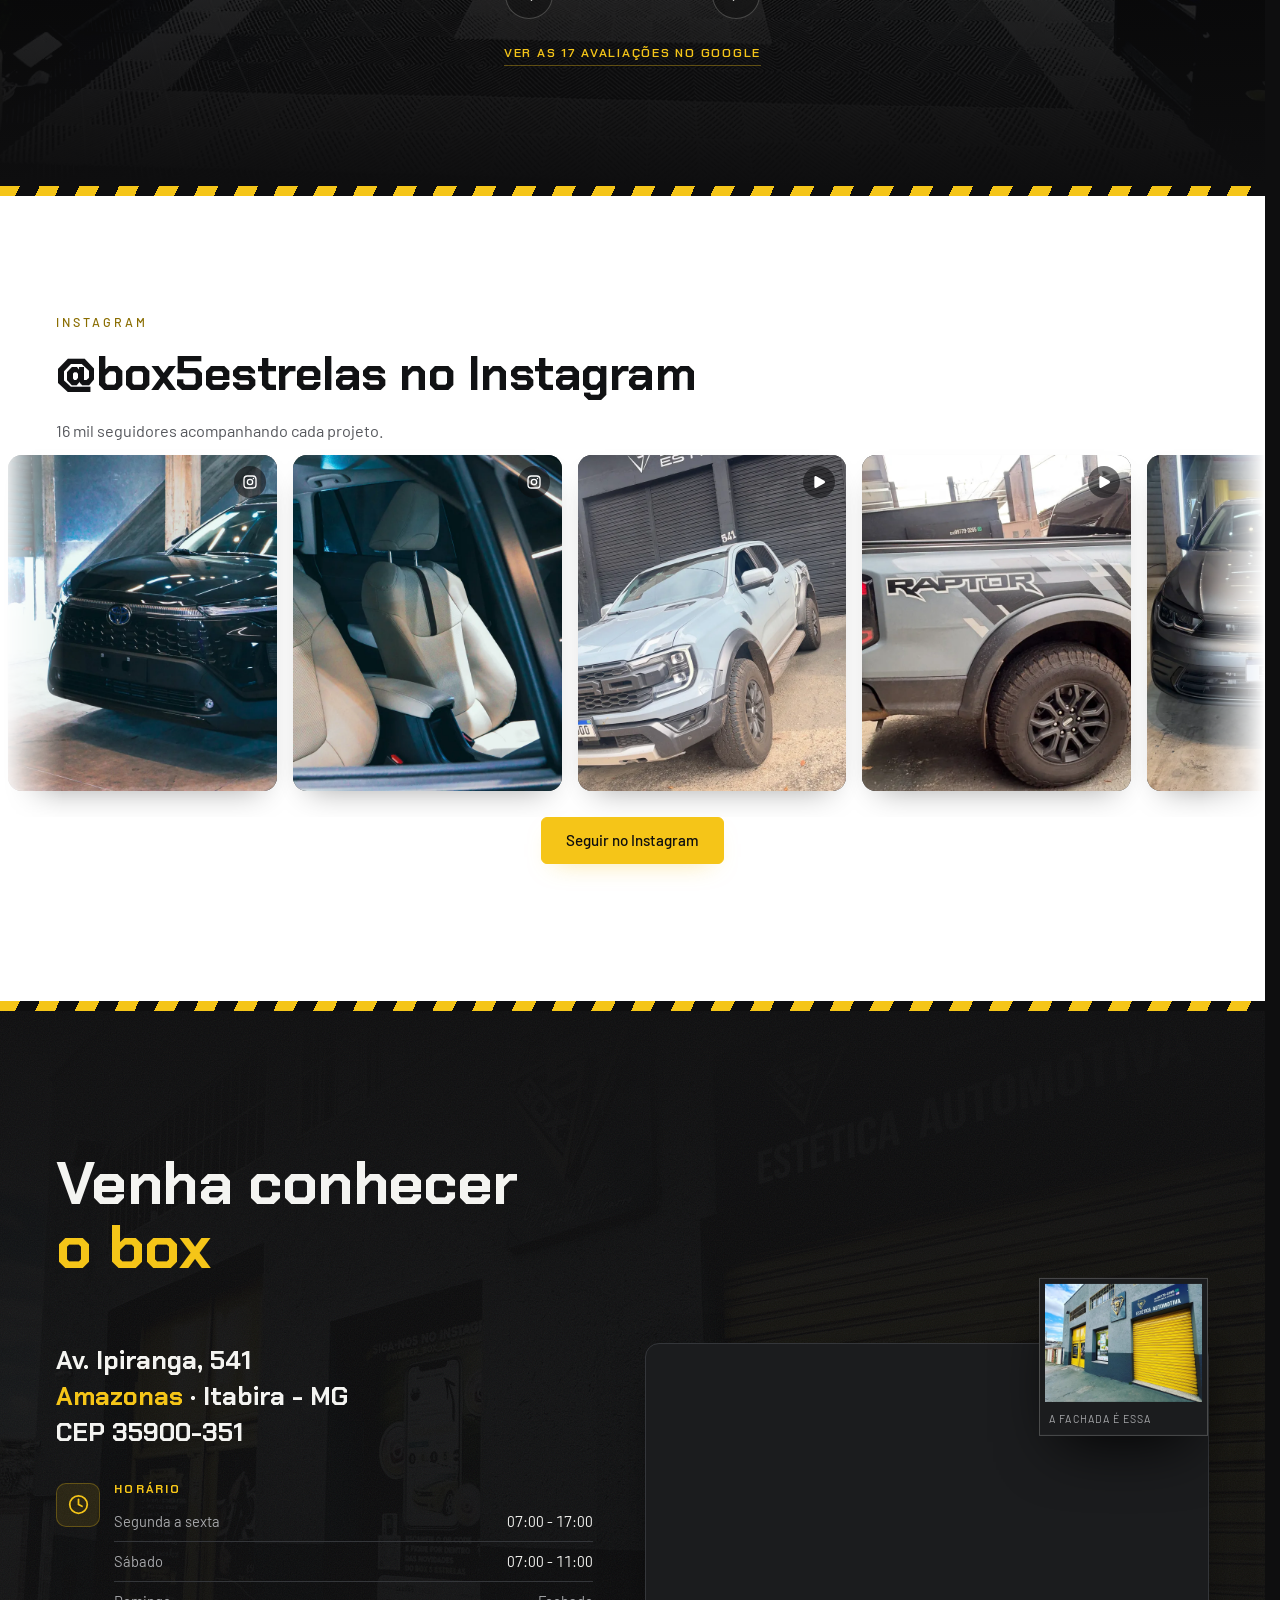
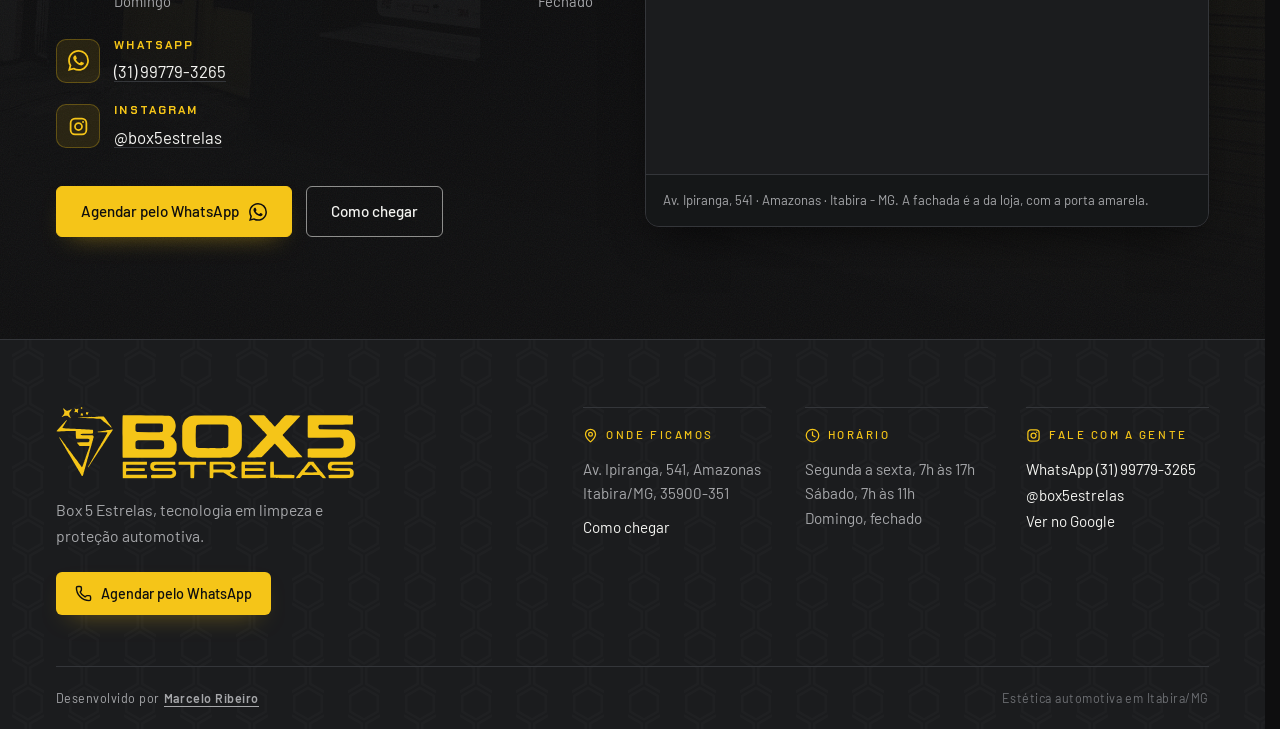
==== commit 37db43f5: "Box 5 Estrelas: link da assinatura do rodapé apontava pra domínio inexistente" ====
--- a/index.html
+++ b/index.html
@@ -540,7 +540,7 @@
       </div>
     </div>
     <div class="rodape-base">
-      <p class="assinatura">Desenvolvido por <a href="https://marceloribeiro.dev" target="_blank" rel="noopener">Marcelo Ribeiro</a></p>
+      <p class="assinatura">Desenvolvido por <a href="https://marcel0gs.github.io/marcelo-ribeiro-digital/" target="_blank" rel="noopener">Marcelo Ribeiro</a></p>
       <p class="rodape-nota">Estética automotiva em Itabira/MG</p>
     </div>
   </div>
